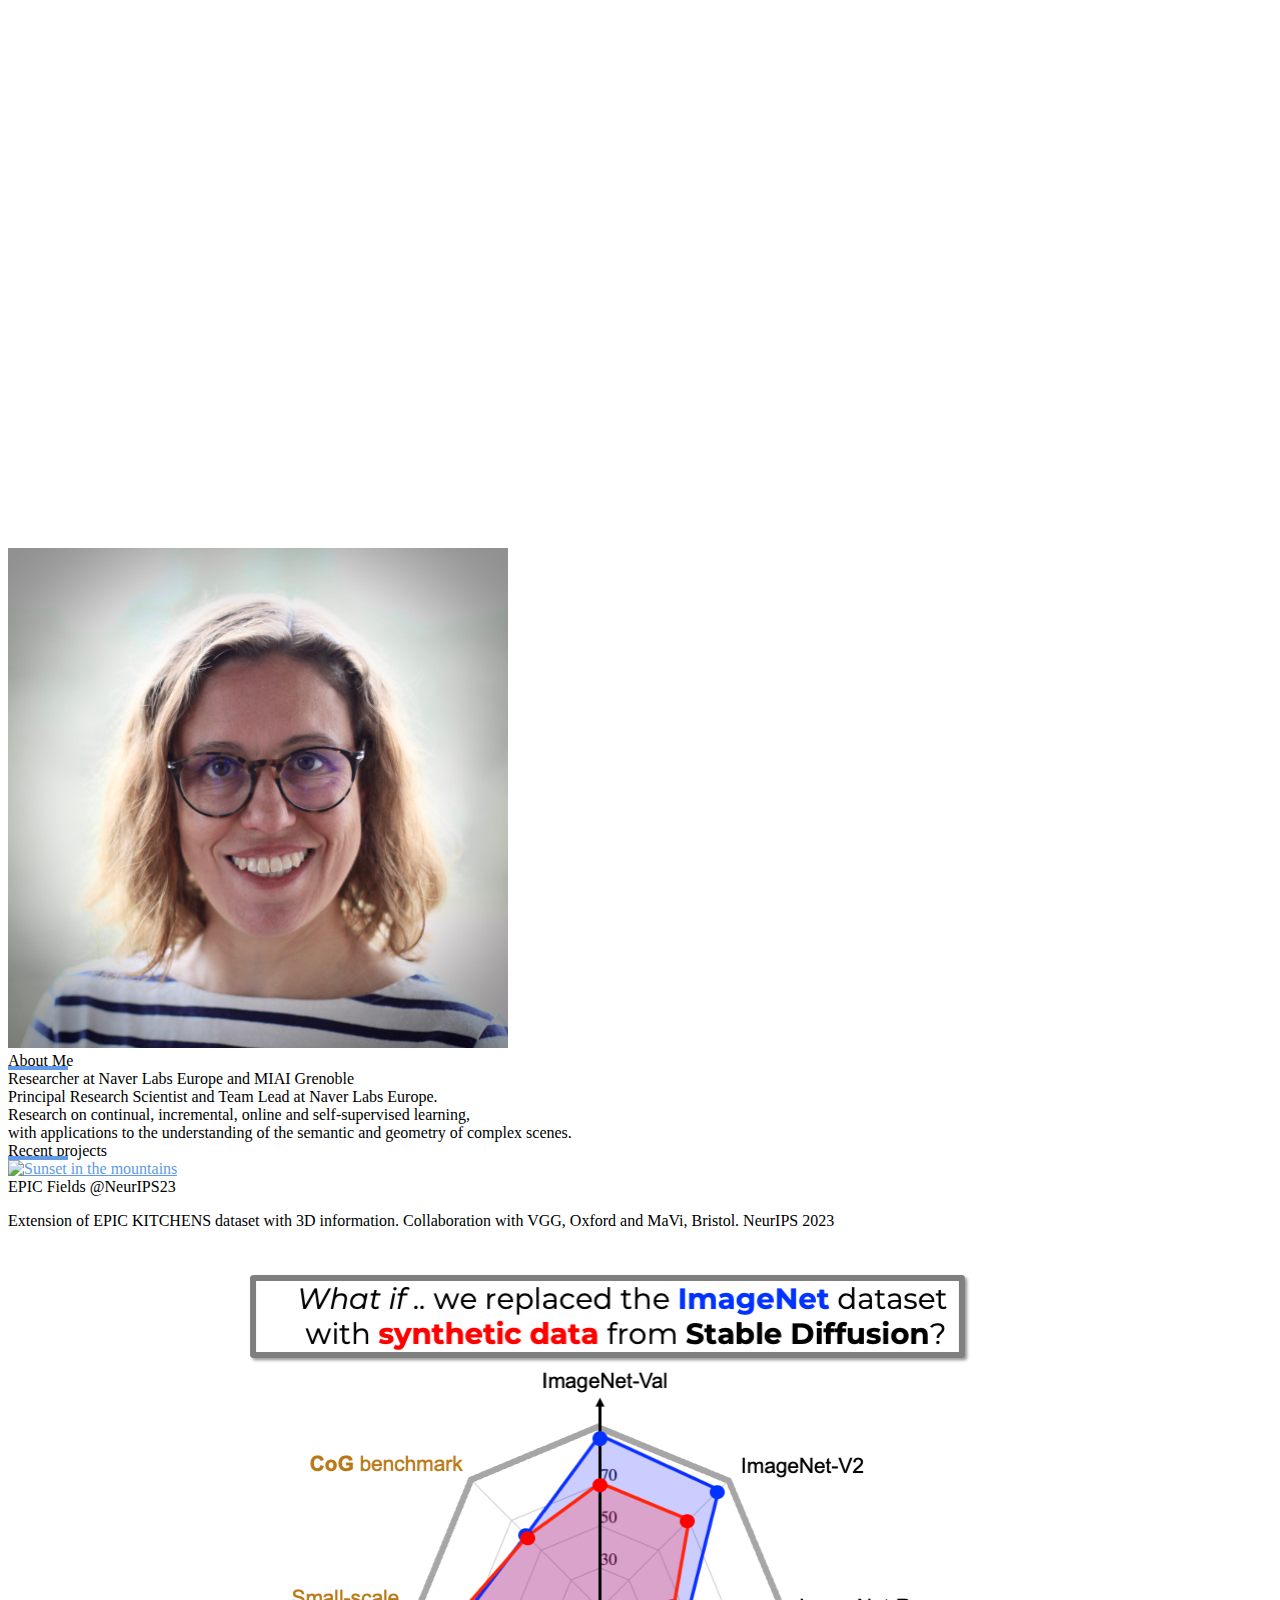
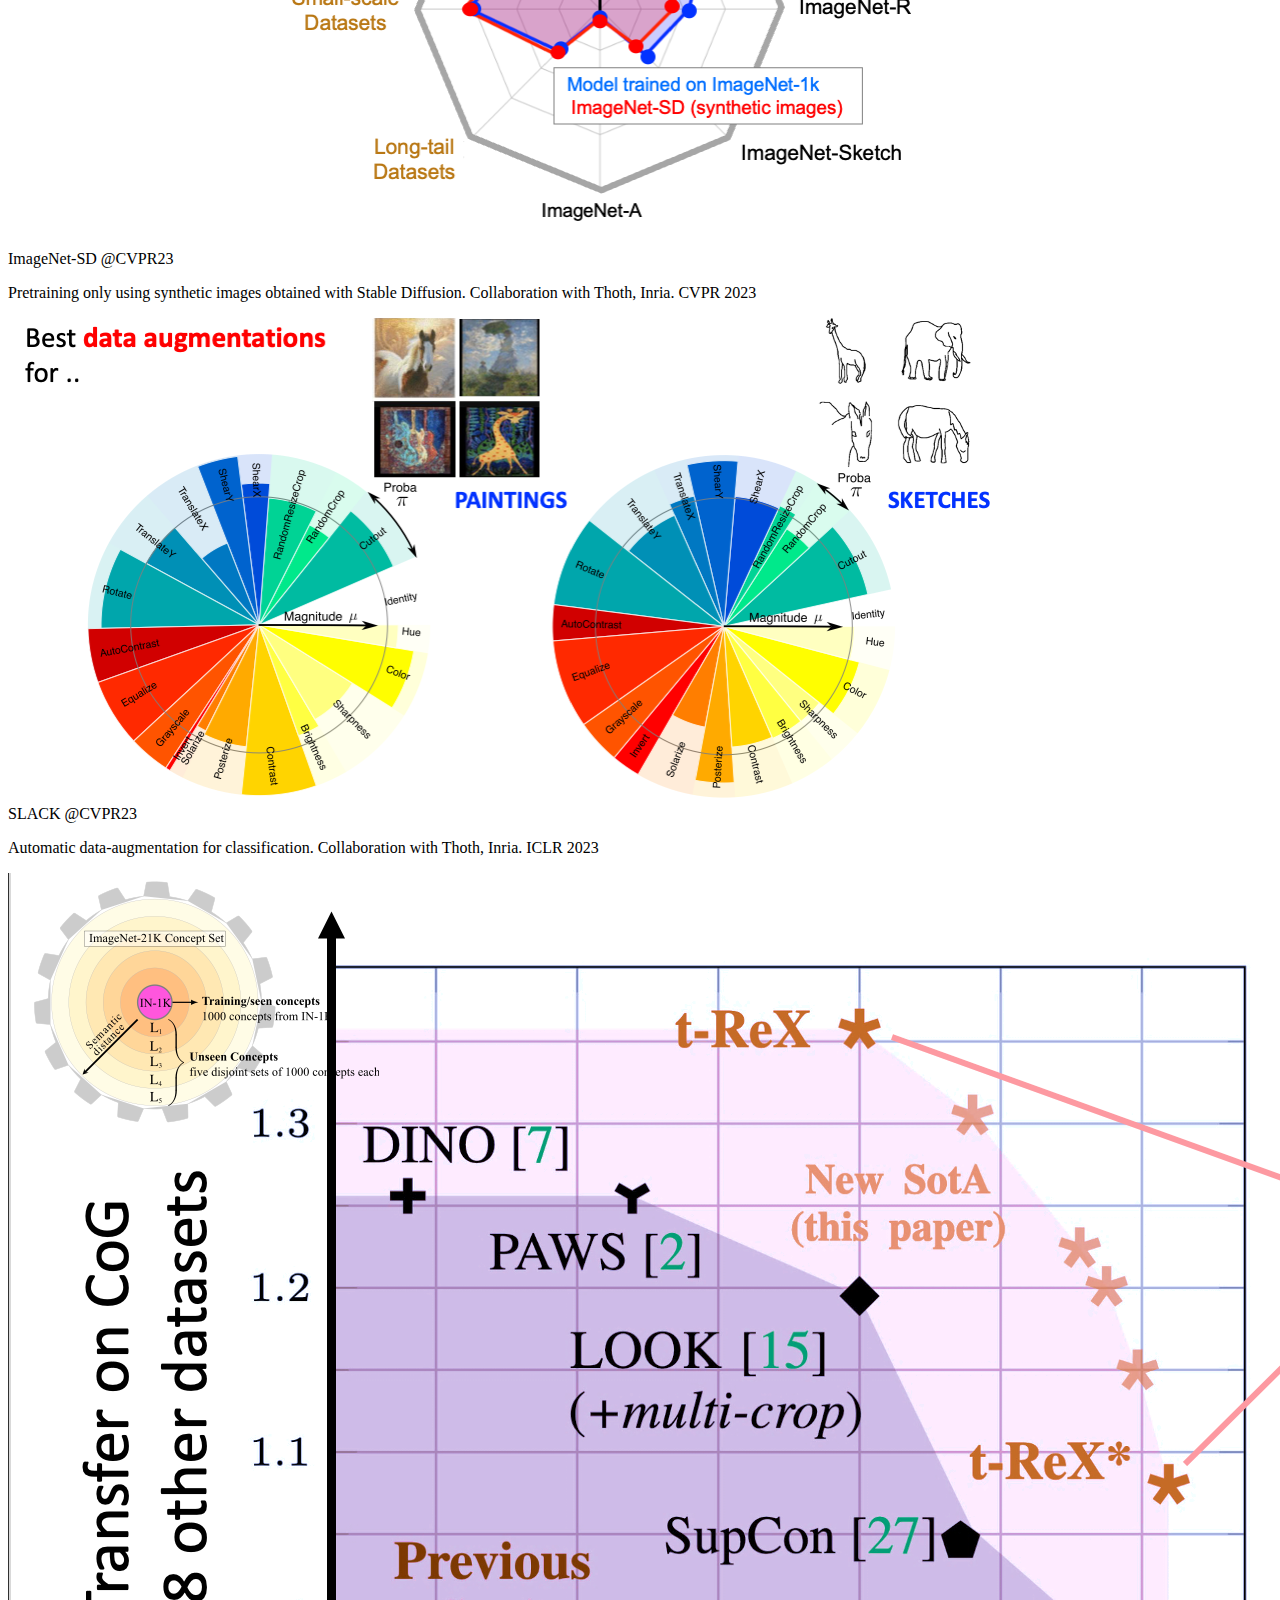
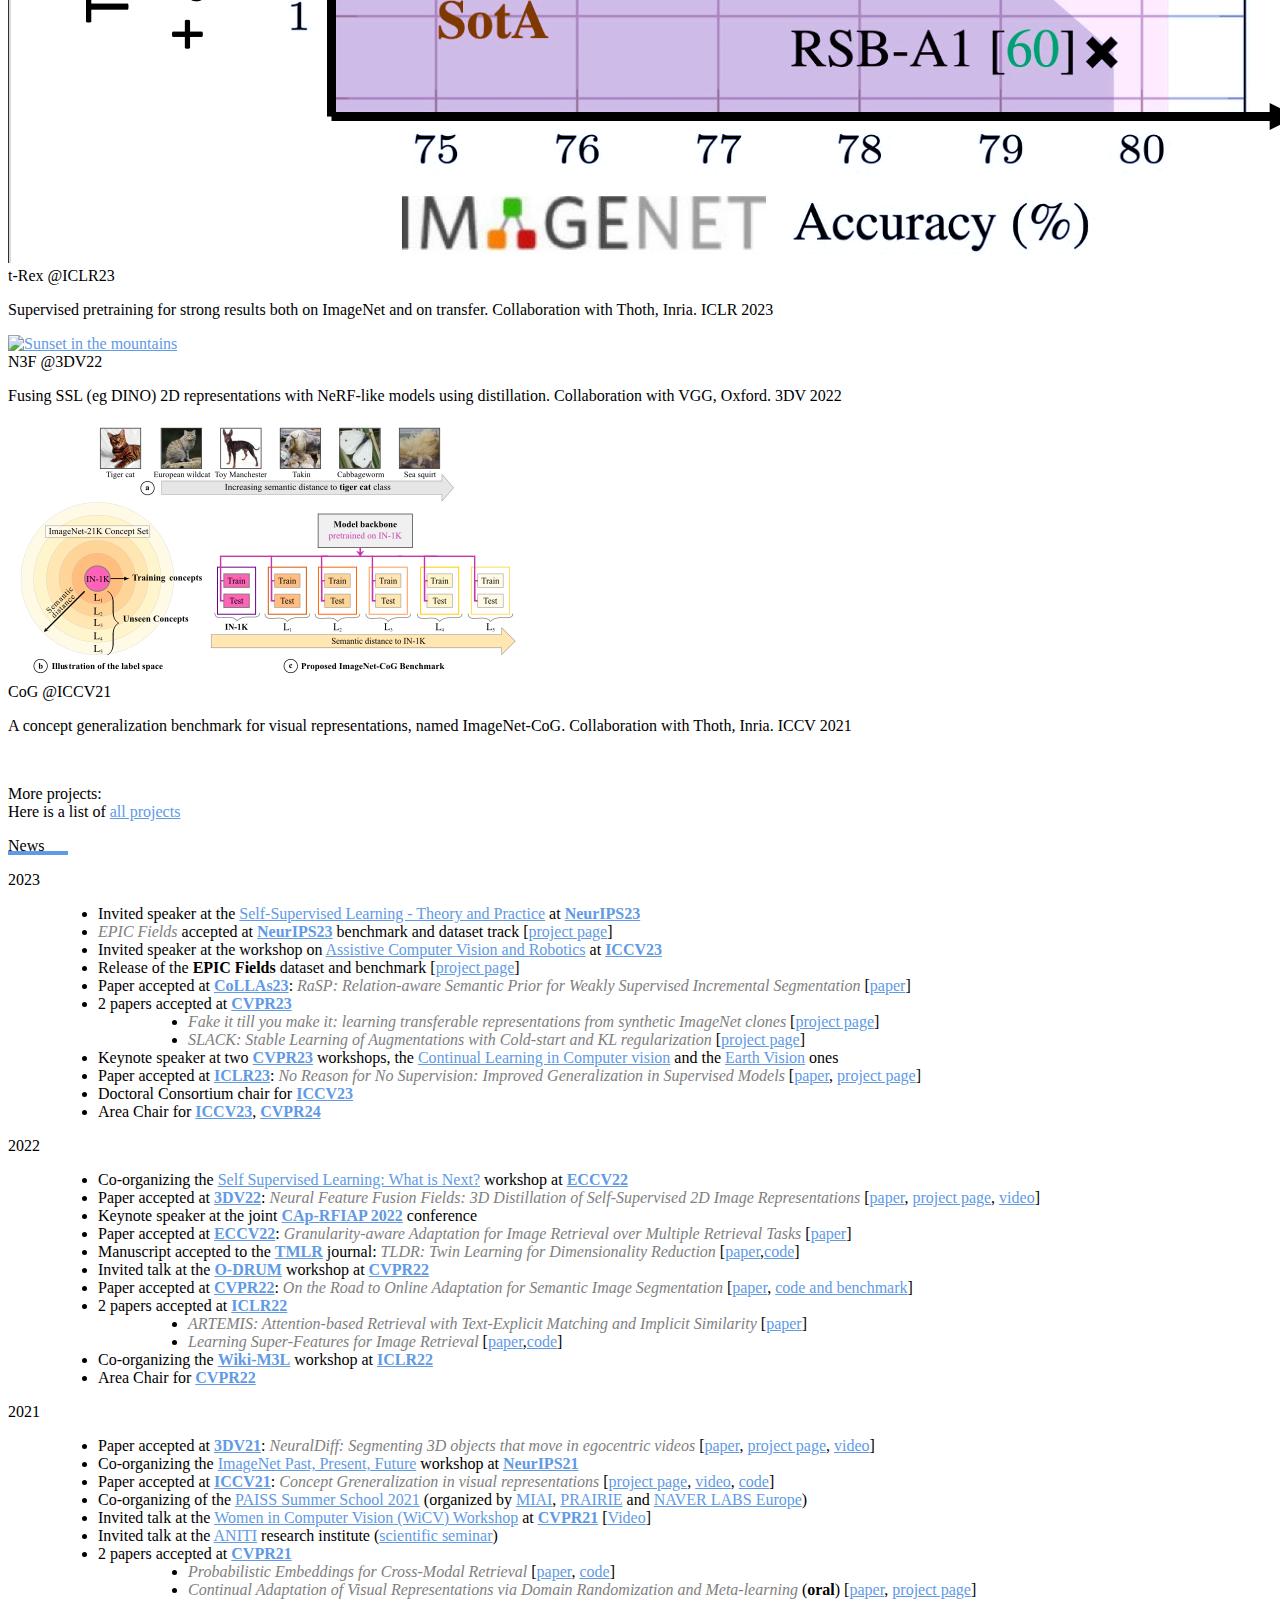
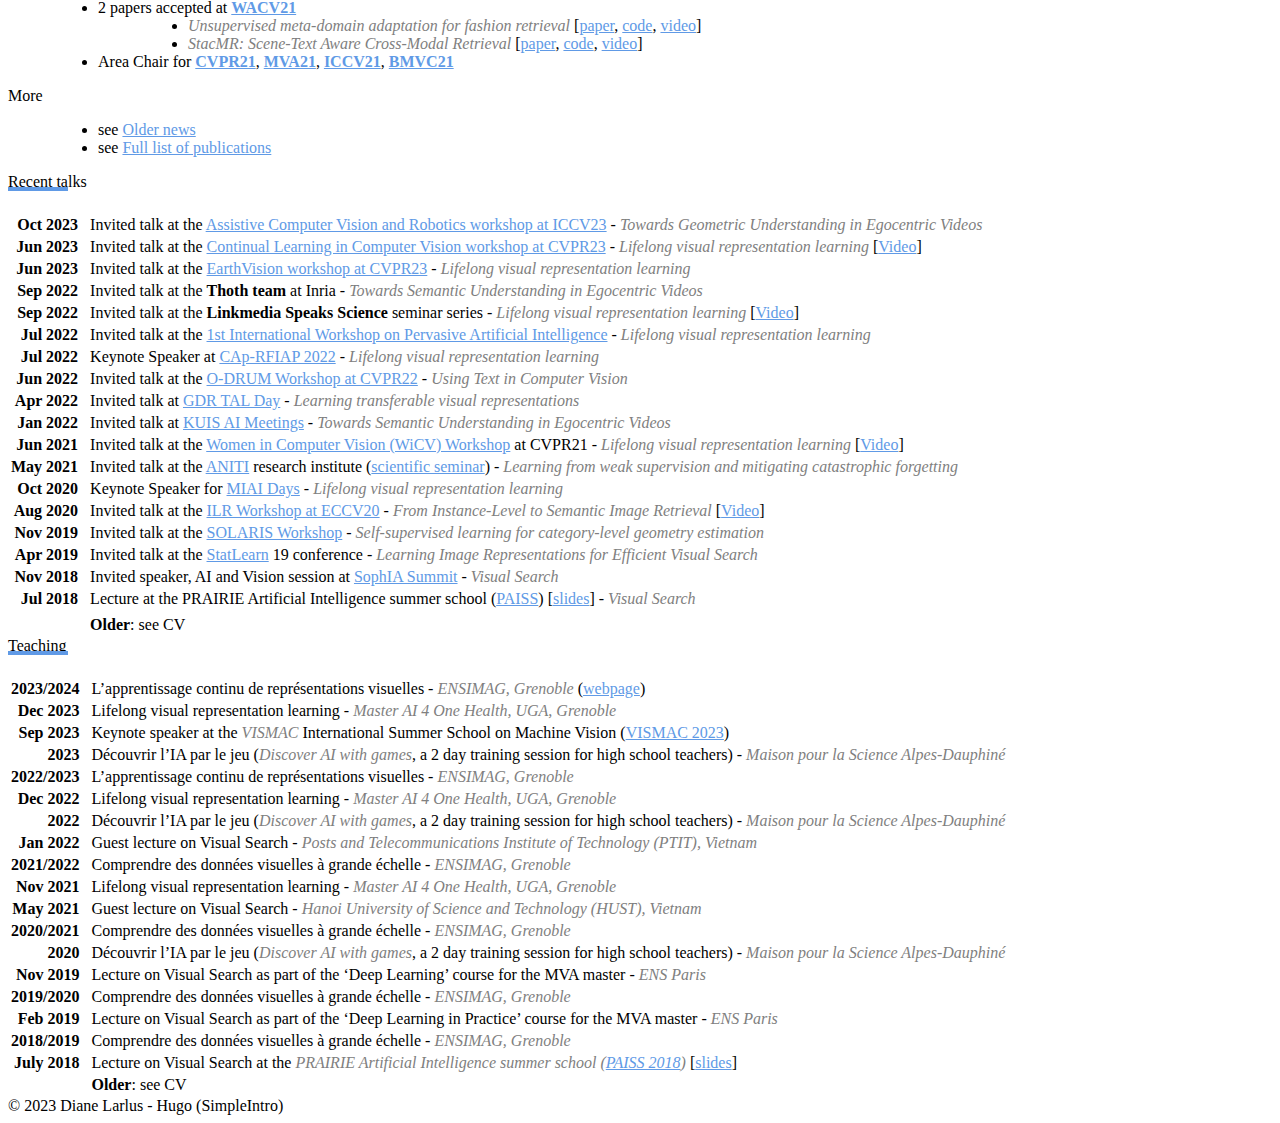
==== index.html @ a75fd6d8 "update" ====
<!DOCTYPE html>
<html lang="en-us">
  <head>
	<meta name="generator" content="Hugo 0.120.3">
    <meta charset="UTF-8" />
<meta name="viewport" content="width=device-width, initial-scale=1.0" />
<meta name="author" content="Diane Larlus">

<link rel="shortcut icon" href="favicon.ico" type="image/x-icon">
<link href="https://unpkg.com/tailwindcss@^1.0/dist/tailwind.min.css" rel="stylesheet">
<script src="https://use.fontawesome.com/releases/v5.14.0/js/all.js"></script>
<link rel="stylesheet" href="https://cdn.jsdelivr.net/gh/konpa/devicon@master/devicon.min.css">
<link rel="stylesheet" href="/css/navbar.css" />
<link rel="stylesheet" href="/css/index.css" />



<script type="text/javascript">
 window.addEventListener('scroll', ()=>{
     const nav = document.querySelector('nav')
     nav.classList.toggle('onscroll', window.scrollY > 0)
 })
</script>

    <title>Diane Larlus&#39;s Personal Page</title>
  </head>
  <body>
      <nav class="pl-4 md:pl-24">
  <a href="" class="logo">Diane Larlus&#39;s Personal Page</a>
  <ul class="hidden md:flex">
    
    <li>
      <a href="/#News">News</a>
    </li>
    
    <li>
      <a href="/#Recent%20talks">Recent talks</a>
    </li>
    
    <li>
      <a href="/#Teaching">Teaching</a>
    </li>
    
  </ul>
</nav>
<section class="banner"></section>

      <div>
    <div
        id="mainBG"
        style="background-image: url('https://picsum.photos/id/830/1920/1080');"
    >
        <div
            class="wave wave1"
            style="background-image: url('/img/wave.png');"
        ></div>
        <div
            class="wave wave2"
            style="background-image: url('/img/wave.png');"
        ></div>
        <div
            class="wave wave3"
            style="background-image: url('/img/wave.png');"
        ></div>
        <div
            class="wave wave4"
            style="background-image: url('/img/wave.png');"
        ></div>
        <div class="centerAll">
            <div class="title text-6xl font-bold text-center">
                Diane Larlus
            </div>

            <div class="text text-xl text-center">Computer Vision &amp; Machine Learning Research Scientist</div>
        </div>
    </div>
    

    <main class="container mx-auto mt-0 px-4 xl:px-0">
        <section id="about" class="md:flex justify-around">
            <div class="my-auto md:mr-4">
                <img
                    class="w-32 h-32 rounded-full"
                    src="img/diane.jpg"
                    alt="Profile"
                />
                <div class="text-3xl title-deco tracking-wide">
  About Me
</div>

                <div class="flex mt-3 gap-3 text-xl">
                    
                    <a href="mailto:diane.larlus@naverlabs.com"><i class="fas fa-envelope"></i></a>
                    <a href="https://scholar.google.com.au/citations?user=nI2oJqkAAAAJ&amp;hl=en"><i class="fas fa-graduation-cap"></i></a>
                    <a href="https://twitter.com/dlarlus"><i class="fab fa-twitter"></i></a>
                </div>
            </div>
            <div class="mt-4 md:mt-0 md:ml-0">
                <div class="text-2xl font-bold">
                    Researcher at Naver Labs Europe and MIAI Grenoble
                </div>
                <div class="text-lg mt-3">
                    <div>
                        Principal Research Scientist and Team Lead at Naver Labs Europe.<br />Research on continual, incremental, online and self-supervised learning,<br />with applications to the understanding of the semantic and geometry of complex scenes. <br />
                        
                    </div>
                </div>
            </div>
        </section>

        <section id="projects" class="mt-12">
            <div class="md:flex justify-center">
                <div class="text-3xl title-deco tracking-wide">
  Recent projects
</div>

            </div>

            
            <div
                class="mt-8 grid grid-flow-row grid-cols-1 md:grid-cols-2 lg:grid-cols-3 gap-4"
            >
                
                <div class="w-full rounded overflow-hidden shadow-lg">
                    <a href="https://epic-kitchens.github.io/epic-fields/" target="_blank">
                        <img
                            class="w-full h-48"
                            src="/img/epicfields.gif"
                            alt="Sunset in the mountains"
                        />
                    </a>
                    <div class="px-6 py-4">
                        <div class="font-bold text-xl mb-2">EPIC Fields  @NeurIPS23</div>
                        <p class="text-gray-700 text-base">
                                    Extension of EPIC KITCHENS dataset with 3D information.
        Collaboration with VGG, Oxford and MaVi, Bristol. NeurIPS 2023
    
                        </p>
                    </div>
                </div>
                
                <div class="w-full rounded overflow-hidden shadow-lg">
                    <a href="https://europe.naverlabs.com/research/computer-vision/imagenet-sd/" target="_blank">
                        <img
                            class="w-full h-48"
                            src="/img/imagenetsd.png"
                            alt="Sunset in the mountains"
                        />
                    </a>
                    <div class="px-6 py-4">
                        <div class="font-bold text-xl mb-2">ImageNet-SD @CVPR23</div>
                        <p class="text-gray-700 text-base">
                                    Pretraining only using synthetic images obtained with Stable Diffusion. 
        Collaboration with Thoth, Inria. CVPR 2023
    
                        </p>
                    </div>
                </div>
                
                <div class="w-full rounded overflow-hidden shadow-lg">
                    <a href="https://europe.naverlabs.com/slack-stable-learning-of-augmentations-with-cold-start-and-kl-regularization//" target="_blank">
                        <img
                            class="w-full h-48"
                            src="/img/slack.png"
                            alt="Sunset in the mountains"
                        />
                    </a>
                    <div class="px-6 py-4">
                        <div class="font-bold text-xl mb-2">SLACK @CVPR23</div>
                        <p class="text-gray-700 text-base">
                                    Automatic data-augmentation for classification. 
        Collaboration with Thoth, Inria. ICLR 2023
    
                        </p>
                    </div>
                </div>
                
                <div class="w-full rounded overflow-hidden shadow-lg">
                    <a href="https://europe.naverlabs.com/research/computer-vision/improving-the-generalization-of-supervised-models/" target="_blank">
                        <img
                            class="w-full h-48"
                            src="/img/t-rex.png"
                            alt="Sunset in the mountains"
                        />
                    </a>
                    <div class="px-6 py-4">
                        <div class="font-bold text-xl mb-2">t-Rex @ICLR23</div>
                        <p class="text-gray-700 text-base">
                                    Supervised pretraining for strong results both on ImageNet and on transfer. 
        Collaboration with Thoth, Inria. ICLR 2023
    
                        </p>
                    </div>
                </div>
                
                <div class="w-full rounded overflow-hidden shadow-lg">
                    <a href="https://www.robots.ox.ac.uk/~vadim/n3f/" target="_blank">
                        <img
                            class="w-full h-48"
                            src="/img/n3f.gif"
                            alt="Sunset in the mountains"
                        />
                    </a>
                    <div class="px-6 py-4">
                        <div class="font-bold text-xl mb-2">N3F @3DV22</div>
                        <p class="text-gray-700 text-base">
                                    Fusing SSL (eg DINO) 2D representations with NeRF-like models using distillation. 
        Collaboration with VGG, Oxford. 3DV 2022
    
                        </p>
                    </div>
                </div>
                
                <div class="w-full rounded overflow-hidden shadow-lg">
                    <a href="https://europe.naverlabs.com/research/computer-vision/cog-benchmark/" target="_blank">
                        <img
                            class="w-full h-48"
                            src="/img/cog.png"
                            alt="Sunset in the mountains"
                        />
                    </a>
                    <div class="px-6 py-4">
                        <div class="font-bold text-xl mb-2">CoG @ICCV21</div>
                        <p class="text-gray-700 text-base">
                                    A concept generalization benchmark for visual representations, named ImageNet-CoG.
        Collaboration with Thoth, Inria. 
        ICCV 2021
    
                        </p>
                    </div>
                </div>
                
            </div>
            
            <p> <br/> <div class="font-bold text-xl mb-2">More projects:</div> Here is a list of  <a href="/older_projects">all projects</a>  </p>
        </section>


        
        
          
        
          
        
          
        
          <section id="News" class="mt-12">
            <div class="flex justify-center">
                <div class="text-3xl title-deco tracking-wide">
                    News
                </div>
            </div>
            <div>
                <p>2023</p>
<ul>
<li>Invited speaker at the <a href="https://sslneurips23.github.io/pages/schedule.html">Self-Supervised Learning - Theory and Practice</a> at <a href="https://nips.cc/"><strong>NeurIPS23</strong></a></li>
<li><em>EPIC Fields</em> accepted at <a href="https://nips.cc/"><strong>NeurIPS23</strong></a> benchmark and dataset track [<a href="https://epic-kitchens.github.io/epic-fields/">project page</a>]</li>
<li>Invited speaker at the workshop on <a href="https://iplab.dmi.unict.it/acvr2023/">Assistive Computer Vision and Robotics</a> at <a href="https://iccv2023.thecvf.com/"><strong>ICCV23</strong></a></li>
<li>Release of the <strong>EPIC Fields</strong> dataset and benchmark [<a href="https://epic-kitchens.github.io/epic-fields/">project page</a>]</li>
<li>Paper accepted at <a href="https://lifelong-ml.cc/"><strong>CoLLAs23</strong></a>: <em>RaSP: Relation-aware Semantic Prior for Weakly Supervised Incremental Segmentation</em> [<a href="https://arxiv.org/abs/2305.19879">paper</a>]</li>
<li>2 papers accepted at <a href="https://cvpr2023.thecvf.com/"><strong>CVPR23</strong></a>
<ul>
<li><em>Fake it till you make it: learning transferable representations from synthetic ImageNet clones</em> [<a href="https://europe.naverlabs.com/imagenet-sd/">project page</a>]</li>
<li><em>SLACK: Stable Learning of Augmentations with Cold-start and KL regularization</em> [<a href="https://europe.naverlabs.com/slack">project page</a>]</li>
</ul>
</li>
<li>Keynote speaker at two <a href="https://cvpr2023.thecvf.com/"><strong>CVPR23</strong></a> workshops, the <a href="https://sites.google.com/view/clvision2023">Continual Learning in Computer vision</a> and the <a href="https://www.grss-ieee.org/events/earthvision-2023/">Earth Vision</a> ones</li>
<li>Paper accepted at <a href="https://iclr.cc/"><strong>ICLR23</strong></a>: <em>No Reason for No Supervision: Improved Generalization in Supervised Models</em> [<a href="https://arxiv.org/abs/2206.15369">paper</a>, <a href="https://europe.naverlabs.com/research/computer-vision/improving-the-generalization-of-supervised-models/">project page</a>]</li>
<li>Doctoral Consortium chair for <a href="https://iccv2023.thecvf.com/"><strong>ICCV23</strong></a></li>
<li>Area Chair for <a href="https://iccv2023.thecvf.com/"><strong>ICCV23</strong></a>, <a href="https://cvpr.thecvf.com/"><strong>CVPR24</strong></a></li>
</ul>
<p>2022</p>
<ul>
<li>Co-organizing the <a href="https://sslwin.org/">Self Supervised Learning: What is Next?</a> workshop at <a href="https://eccv2022.ecva.net/"><strong>ECCV22</strong></a></li>
<li>Paper accepted at <a href="https://3dvconf.github.io/2022/"><strong>3DV22</strong></a>: <em>Neural Feature Fusion Fields: 3D Distillation of Self-Supervised 2D Image Representations</em> [<a href="https://arxiv.org/abs/2209.03494">paper</a>, <a href="https://www.robots.ox.ac.uk/~vadim/n3f/">project page</a>, <a href="https://youtu.be/qAIpStmMHjY">video</a>]</li>
<li>Keynote speaker at the joint <a href="https://caprfiap2022.sciencesconf.org/"><strong>CAp-RFIAP 2022</strong></a> conference</li>
<li>Paper accepted at <a href="https://eccv2022.ecva.net/"><strong>ECCV22</strong></a>: <em>Granularity-aware Adaptation for Image Retrieval over Multiple Retrieval Tasks</em> [<a href="https://arxiv.org/abs/2210.02254">paper</a>]</li>
<li>Manuscript accepted to the <a href="https://www.jmlr.org/tmlr/"><strong>TMLR</strong></a> journal: <em>TLDR: Twin Learning for Dimensionality Reduction</em> [<a href="https://openreview.net/forum?id=86fhqdBUbx">paper</a>,<a href="https://github.com/naver/tldr">code</a>]</li>
<li>Invited talk at the <a href="https://asu-apg.github.io/odrum/"><strong>O-DRUM</strong></a> workshop at <a href="https://cvpr2022.thecvf.com/"><strong>CVPR22</strong></a></li>
<li>Paper accepted at <a href="https://cvpr2022.thecvf.com/"><strong>CVPR22</strong></a>: <em>On the Road to Online Adaptation for Semantic Image Segmentation</em> [<a href="https://arxiv.org/abs/2203.16195">paper</a>, <a href="https://github.com/naver/oasis">code and benchmark</a>]</li>
<li>2 papers accepted at <a href="https://iclr.cc/"><strong>ICLR22</strong></a>
<ul>
<li><em>ARTEMIS: Attention-based Retrieval with Text-Explicit Matching and Implicit Similarity</em> [<a href="https://arxiv.org/abs/2203.08101">paper</a>]</li>
<li><em>Learning Super-Features for Image Retrieval</em> [<a href="https://arxiv.org/abs/2201.13182">paper</a>,<a href="https://github.com/naver/FIRe">code</a>]</li>
</ul>
</li>
<li>Co-organizing the <a href="https://meta.wikimedia.org/wiki/Wiki-M3L"><strong>Wiki-M3L</strong></a> workshop at <a href="https://iclr.cc/"><strong>ICLR22</strong></a></li>
<li>Area Chair for <a href="http://cvpr2022.thecvf.com/"><strong>CVPR22</strong></a></li>
</ul>
<p>2021</p>
<ul>
<li>Paper accepted at <a href="https://3dv2021.surrey.ac.uk/"><strong>3DV21</strong></a>: <em>NeuralDiff: Segmenting 3D objects that move in egocentric videos</em> [<a href="https://arxiv.org/abs/2110.09936">paper</a>, <a href="https://www.robots.ox.ac.uk/~vadim/neuraldiff/">project page</a>, <a href="https://youtu.be/Ong_ITRSmns">video</a>]</li>
<li>Co-organizing the <a href="https://sites.google.com/view/imagenet-workshop/">ImageNet Past, Present, Future</a> workshop at <a href="https://nips.cc/Conferences/2021"><strong>NeurIPS21</strong></a></li>
<li>Paper accepted at <a href="http://iccv2021.thecvf.com/home"><strong>ICCV21</strong></a>: <em>Concept Greneralization in visual representations</em>  [<a href="https://europe.naverlabs.com/research/computer-vision/cog-benchmark/">project page</a>, <a href="https://www.youtube.com/watch?v=1pMkHaETA6U">video</a>, <a href="https://github.com/naver/cog">code</a>]</li>
<li>Co-organizing of the <a href="https://project.inria.fr/paiss/">PAISS Summer School 2021</a> (organized by <a href="https://miai.univ-grenoble-alpes.fr/">MIAI</a>, <a href="https://prairie-institute.fr/">PRAIRIE</a> and <a href="https://europe.naverlabs.com/">NAVER LABS Europe</a>)</li>
<li>Invited talk at the <a href="https://sites.google.com/view/wicvcvpr2021/home">Women in Computer Vision (WiCV) Workshop</a> at <a href="http://cvpr2021.thecvf.com"><strong>CVPR21</strong></a> [<a href="https://drive.google.com/file/d/1csYrvkJVNzyZqgZ9Id-K50wdLxem5NT2/view">Video</a>]</li>
<li>Invited talk at the <a href="https://aniti.univ-toulouse.fr/">ANITI</a> research institute (<a href="https://aniti.univ-toulouse.fr/2021/05/04/diane-larlus-lifelong-visual-representation-learning-from-weak-supervision-mitigating-catastrophic-forgetting">scientific seminar</a>)</li>
<li>2 papers accepted at <a href="http://cvpr2021.thecvf.com/"><strong>CVPR21</strong></a>
<ul>
<li><em>Probabilistic Embeddings for Cross-Modal Retrieval</em> [<a href="https://arxiv.org/abs/2101.05068">paper</a>, <a href="https://github.com/naver-ai/pcme">code</a>]</li>
<li><em>Continual Adaptation of Visual Representations via Domain Randomization and Meta-learning</em> (<strong>oral</strong>) [<a href="https://arxiv.org/abs/2012.04324">paper</a>, <a href="https://europe.naverlabs.com/research/computer-vision/continual-adaptation-of-visual-representations-via-domain-randomization-and-meta-learning/">project page</a>]</li>
</ul>
</li>
<li>2 papers accepted at <a href="http://wacv2021.thecvf.com/home"><strong>WACV21</strong></a>
<ul>
<li><em>Unsupervised meta-domain adaptation for fashion retrieval</em> [<a href="https://openaccess.thecvf.com/content/WACV2021/html/Sharma_Unsupervised_Meta-Domain_Adaptation_for_Fashion_Retrieval_WACV_2021_paper.html">paper</a>, <a href="https://github.com/vivoutlaw/UDMA">code</a>, <a href="https://www.youtube.com/watch?v=3v8cBcj6KyQ">video</a>]</li>
<li><em>StacMR: Scene-Text Aware Cross-Modal Retrieval</em> [<a href="https://openaccess.thecvf.com/content/WACV2021/html/Mafla_StacMR_Scene-Text_Aware_Cross-Modal_Retrieval_WACV_2021_paper.html">paper</a>, <a href="https://github.com/AndresPMD/StacMR">code</a>, <a href="https://www.youtube.com/watch?v=gkNKt7OOtis">video</a>]</li>
</ul>
</li>
<li>Area Chair for <a href="http://cvpr2021.thecvf.com/"><strong>CVPR21</strong></a>, <a href="http://www.mva-org.jp/mva2021/"><strong>MVA21</strong></a>, <a href="http://iccv2021.thecvf.com/home"><strong>ICCV21</strong></a>, <a href="https://www.bmvc2021.com/"><strong>BMVC21</strong></a></li>
</ul>
<p>More</p>
<ul>
<li>see <a href="/older_news">Older news</a></li>
<li>see <a href="/publications">Full list of publications</a></li>
</ul>

            </div>
          </section>
          
          
        
          <section id="Recent talks" class="mt-12">
            <div class="flex justify-center">
                <div class="text-3xl title-deco tracking-wide">
                    Recent talks
                </div>
            </div>
            <div>
                <table>
<thead>
<tr>
<th style="text-align:right">  </th>
<th></th>
<th></th>
</tr>
</thead>
<tbody>
<tr>
<td style="text-align:right"><strong>Oct 2023</strong></td>
<td> </td>
<td>Invited talk at the <a href="https://iplab.dmi.unict.it/acvr2023/">Assistive Computer Vision and Robotics workshop at ICCV23</a> - <em>Towards Geometric Understanding in Egocentric Videos</em></td>
</tr>
<tr>
<td style="text-align:right"><strong>Jun 2023</strong></td>
<td> </td>
<td>Invited talk at the <a href="https://sites.google.com/view/clvision2023">Continual Learning in Computer Vision workshop at CVPR23</a> - <em>Lifelong visual representation learning</em> [<a href="https://youtu.be/uiNMnyoUiso?si=X7VFjm4JNZtFgXLq&amp;t=2792">Video</a>]</td>
</tr>
<tr>
<td style="text-align:right"><strong>Jun 2023</strong></td>
<td> </td>
<td>Invited talk at the <a href="https://www.grss-ieee.org/events/earthvision-2023/">EarthVision workshop at CVPR23</a> - <em>Lifelong visual representation learning</em></td>
</tr>
<tr>
<td style="text-align:right"><strong>Sep 2022</strong></td>
<td> </td>
<td>Invited talk at the <strong>Thoth team</strong> at Inria - <em>Towards Semantic Understanding in Egocentric Videos</em></td>
</tr>
<tr>
<td style="text-align:right"><strong>Sep 2022</strong></td>
<td> </td>
<td>Invited talk at the <strong>Linkmedia Speaks Science</strong> seminar series - <em>Lifelong visual representation learning</em> [<a href="https://www.youtube.com/watch?v=Jnn9Vz8INKY&amp;t=6s">Video</a>]</td>
</tr>
<tr>
<td style="text-align:right"><strong>Jul 2022</strong></td>
<td> </td>
<td>Invited talk at the <a href="http://pai.di.unipi.it/paiw2022/">1st International Workshop on Pervasive Artificial Intelligence</a> - <em>Lifelong visual representation learning</em></td>
</tr>
<tr>
<td style="text-align:right"><strong>Jul 2022</strong></td>
<td> </td>
<td>Keynote Speaker at <a href="https://caprfiap2022.sciencesconf.org/">CAp-RFIAP 2022</a> - <em>Lifelong visual representation learning</em></td>
</tr>
<tr>
<td style="text-align:right"><strong>Jun 2022</strong></td>
<td> </td>
<td>Invited talk at the <a href="https://asu-apg.github.io/odrum/">O-DRUM Workshop at CVPR22</a> - <em>Using Text in Computer Vision</em></td>
</tr>
<tr>
<td style="text-align:right"><strong>Apr 2022</strong></td>
<td> </td>
<td>Invited talk at <a href="https://gdr-tal.ls2n.fr/event/journee-apprentissage-des-representations-de-la-parole-et-du-langage/">GDR TAL Day</a> - <em>Learning transferable visual representations</em></td>
</tr>
<tr>
<td style="text-align:right"><strong>Jan 2022</strong></td>
<td> </td>
<td>Invited talk at <a href="https://ai.ku.edu.tr/all-events/">KUIS AI Meetings</a> - <em>Towards Semantic Understanding in Egocentric Videos</em></td>
</tr>
<tr>
<td style="text-align:right"><strong>Jun 2021</strong></td>
<td> </td>
<td>Invited talk at the <a href="https://sites.google.com/view/wicvcvpr2021/home">Women in Computer Vision (WiCV) Workshop</a> at CVPR21 - <em>Lifelong visual representation learning</em> [<a href="https://drive.google.com/file/d/1csYrvkJVNzyZqgZ9Id-K50wdLxem5NT2/view">Video</a>]</td>
</tr>
<tr>
<td style="text-align:right"><strong>May 2021</strong></td>
<td></td>
<td>Invited talk at the <a href="https://aniti.univ-toulouse.fr/">ANITI</a> research institute (<a href="https://aniti.univ-toulouse.fr/2021/05/04/diane-larlus-lifelong-visual-representation-learning-from-weak-supervision-mitigating-catastrophic-forgetting">scientific seminar</a>) - <em>Learning from weak supervision and mitigating catastrophic forgetting</em></td>
</tr>
<tr>
<td style="text-align:right"><strong>Oct 2020</strong></td>
<td></td>
<td>Keynote Speaker for <a href="https://miai.univ-grenoble-alpes.fr/events-highlights/miai-days/miai-grenoble-alpes-organises-the-miai-day-within-the-framework-of-the-festival-tansfo-2020-845085.htm?RH=1617121028074">MIAI Days</a> - <em>Lifelong visual representation learning</em></td>
</tr>
<tr>
<td style="text-align:right"><strong>Aug 2020</strong></td>
<td></td>
<td>Invited talk at the <a href="https://ilr-workshop.github.io/ECCVW2020/">ILR Workshop at ECCV20</a>  - <em>From Instance-Level to Semantic Image Retrieval</em> [<a href="https://www.youtube.com/watch?v=-wMv3HlRUDc&amp;t=1s">Video</a>]</td>
</tr>
<tr>
<td style="text-align:right"><strong>Nov 2019</strong></td>
<td></td>
<td>Invited talk at the <a href="http://thoth.inrialpes.fr/people/mairal/solaris/workshop2019/">SOLARIS Workshop</a> -  <em>Self-supervised learning for category-level geometry estimation</em></td>
</tr>
<tr>
<td style="text-align:right"><strong>Apr 2019</strong></td>
<td></td>
<td>Invited talk at the <a href="https://www.sfds.asso.fr/">StatLearn</a> 19 conference - <em>Learning Image Representations for Efficient Visual Search</em></td>
</tr>
<tr>
<td style="text-align:right"><strong>Nov 2018</strong></td>
<td></td>
<td>Invited speaker, AI and Vision session at <a href="https://univ-cotedazur.fr/events-uca/sophia-summit">SophIA Summit</a> - <em>Visual Search</em></td>
</tr>
<tr>
<td style="text-align:right"><strong>Jul 2018</strong></td>
<td></td>
<td>Lecture at the PRAIRIE Artificial Intelligence summer school (<a href="https://project.inria.fr/paiss/home-2018/">PAISS</a>) [<a href="thoth.inrialpes.fr/workshop/paiss2018/larlus-visual-search.pdf">slides</a>] - <em>Visual Search</em></td>
</tr>
<tr>
<td style="text-align:right"></td>
<td></td>
<td></td>
</tr>
<tr>
<td style="text-align:right"></td>
<td></td>
<td><strong>Older</strong>: see CV</td>
</tr>
</tbody>
</table>

            </div>
          </section>
          
          
        
          <section id="Teaching" class="mt-12">
            <div class="flex justify-center">
                <div class="text-3xl title-deco tracking-wide">
                    Teaching
                </div>
            </div>
            <div>
                <table>
<thead>
<tr>
<th style="text-align:right">  </th>
<th></th>
<th></th>
</tr>
</thead>
<tbody>
<tr>
<td style="text-align:right"><strong>2023/2024</strong></td>
<td> </td>
<td>L&rsquo;apprentissage continu de représentations visuelles - <em>ENSIMAG, Grenoble</em> (<a href="https://project.inria.fr/bigvisdata/">webpage</a>)</td>
</tr>
<tr>
<td style="text-align:right"><strong>Dec 2023</strong></td>
<td> </td>
<td>Lifelong visual representation learning  - <em>Master AI 4 One Health, UGA, Grenoble</em></td>
</tr>
<tr>
<td style="text-align:right"><strong>Sep 2023</strong></td>
<td></td>
<td>Keynote speaker at the <em>VISMAC</em> International Summer School on Machine Vision (<a href="https://vismac23.github.io">VISMAC 2023</a>)</td>
</tr>
<tr>
<td style="text-align:right"><strong>2023</strong></td>
<td></td>
<td>Découvrir l’IA par le jeu (<em>Discover AI with games</em>, a 2 day training session for high school teachers) - <em>Maison pour la Science Alpes-Dauphiné</em></td>
</tr>
<tr>
<td style="text-align:right"><strong>2022/2023</strong></td>
<td> </td>
<td>L&rsquo;apprentissage continu de représentations visuelles - <em>ENSIMAG, Grenoble</em></td>
</tr>
<tr>
<td style="text-align:right"><strong>Dec 2022</strong></td>
<td> </td>
<td>Lifelong visual representation learning  - <em>Master AI 4 One Health, UGA, Grenoble</em></td>
</tr>
<tr>
<td style="text-align:right"><strong>2022</strong></td>
<td></td>
<td>Découvrir l’IA par le jeu (<em>Discover AI with games</em>, a 2 day training session for high school teachers) - <em>Maison pour la Science Alpes-Dauphiné</em></td>
</tr>
<tr>
<td style="text-align:right"><strong>Jan 2022</strong></td>
<td> </td>
<td>Guest lecture on Visual Search  - <em>Posts and Telecommunications Institute of Technology (PTIT), Vietnam</em></td>
</tr>
<tr>
<td style="text-align:right"><strong>2021/2022</strong></td>
<td> </td>
<td>Comprendre des données visuelles à grande échelle - <em>ENSIMAG, Grenoble</em></td>
</tr>
<tr>
<td style="text-align:right"><strong>Nov 2021</strong></td>
<td> </td>
<td>Lifelong visual representation learning  - <em>Master AI 4 One Health, UGA, Grenoble</em></td>
</tr>
<tr>
<td style="text-align:right"><strong>May 2021</strong></td>
<td> </td>
<td>Guest lecture on Visual Search  - <em>Hanoi University of Science and Technology (HUST), Vietnam</em></td>
</tr>
<tr>
<td style="text-align:right"><strong>2020/2021</strong></td>
<td> </td>
<td>Comprendre des données visuelles à grande échelle - <em>ENSIMAG, Grenoble</em></td>
</tr>
<tr>
<td style="text-align:right"><strong>2020</strong></td>
<td></td>
<td>Découvrir l’IA par le jeu (<em>Discover AI with games</em>, a 2 day training session for high school teachers) - <em>Maison pour la Science Alpes-Dauphiné</em></td>
</tr>
<tr>
<td style="text-align:right"><strong>Nov 2019</strong></td>
<td> </td>
<td>Lecture on Visual Search as part of the &lsquo;Deep Learning&rsquo; course for the MVA master - <em>ENS Paris</em></td>
</tr>
<tr>
<td style="text-align:right"><strong>2019/2020</strong></td>
<td> </td>
<td>Comprendre des données visuelles à grande échelle - <em>ENSIMAG, Grenoble</em></td>
</tr>
<tr>
<td style="text-align:right"><strong>Feb 2019</strong></td>
<td></td>
<td>Lecture on Visual Search as part of the &lsquo;Deep Learning in Practice&rsquo; course for the MVA master - <em>ENS Paris</em></td>
</tr>
<tr>
<td style="text-align:right"><strong>2018/2019</strong></td>
<td></td>
<td>Comprendre des données visuelles à grande échelle - <em>ENSIMAG, Grenoble</em></td>
</tr>
<tr>
<td style="text-align:right"><strong>July 2018</strong></td>
<td></td>
<td>Lecture on Visual Search at the <em>PRAIRIE Artificial Intelligence summer school (<a href="https://project.inria.fr/paiss/program-2018/">PAISS 2018</a>)</em>  [<a href="thoth.inrialpes.fr/workshop/paiss2018/larlus-visual-search.pdf">slides</a>]</td>
</tr>
<tr>
<td style="text-align:right"></td>
<td></td>
<td><strong>Older</strong>: see CV</td>
</tr>
</tbody>
</table>

            </div>
          </section>
          
          
    </main>
</div>


      <footer class="text-center mt-8 py-2 bg-gray-900 text-white">
  <div>&copy; 2023 Diane Larlus - Hugo (SimpleIntro)</div>
</footer>

  </body>
</html>
---- css/navbar.css ----
nav {
  position: fixed;
  top: 0;
  left: 0;
  width: 100%;
  display: flex;
  justify-content: space-between;
  align-items: center;
  transition: 0.6s;
  padding: 40px 100px;
  z-index: 600;
}

nav.onscroll {
  padding: 5px 100px;
  background: rgba(0, 0, 0, 0.5);
}

nav .logo {
  position: relative;
  font-weight: 200;
  color: #fff;
  text-decoration: none;
  font-size: 1em;
  letter-spacing: 1px;
}

nav ul {
  position: relative;
  display: flex;
  justify-content: center;
  align-items: center;
}

nav ul li {
  position: relative;
  list-style: none;
}

nav ul li a {
  position: relative;
  margin: 0 15px;
  text-decoration: none;
  color: #fff;
  letter-spacing: 2px;
  font-weight: 500px;
  transition: 0.6s;
}
nav.onscroll .logo,
nav.onscroll ul li a {
  color: #fff;
}
---- css/index.css ----
.centerAll {
  position: absolute;
  top: 45%;
  left: 50%;
  transform: translate(-50%, -50%);
}

#mainBG {
  position: relative;
  width: 100%;
  height: 60vh;
  overflow: hidden;
  background-size: cover;
  background-repeat: no-repeat;
  color: #ffffff;
}

#mainBG .wave {
  position: absolute;
  bottom: 0;
  left: 0;
  width: 100%;
  height: 80px;
  background-size: 500px 80px;
}

#mainBG .wave.wave1 {
  animation: wave-animate 100s linear infinite;
  z-index: 303;
  opacity: 1;
  animation-delay: 0s;
  bottom: 0;
}
#mainBG .wave.wave2 {
  animation: wave-animate2 55s linear infinite;
  z-index: 302;
  opacity: 0.5;
  animation-delay: -5s;
  bottom: 10px;
}
#mainBG .wave.wave3 {
  animation: wave-animate 30s linear infinite;
  z-index: 301;
  opacity: 0.2;
  animation-delay: -2s;
  bottom: 15;
}
#mainBG .wave.wave4 {
  animation: wave-animate2 115s linear infinite;
  z-index: 300;
  opacity: 0.7;
  animation-delay: -5s;
  bottom: 20px;
}

@keyframes wave-animate {
  0% {
    background-position-x: 0;
  }
  100% {
    background-position-x: 1000px;
  }
}

@keyframes wave-animate2 {
  0% {
    background-position-x: 0;
  }
  100% {
    background-position-x: -1000px;
  }
}

.title-deco {
  position: relative;
}

.title-deco::after {
  position: absolute;
  content: "";
  width: 60px;
  height: 4px;
  background: #609ae6;
  left: 0;
  bottom: 0px;
}

#News ul{
    list-style-position: inside;
    list-style: disc;
    margin-left: 50px;
}

a { color: #609ae6;
  }

a:hover { color: #2b4b75;
  }

em{
    color: gray;
}

#Publications ul{
    list-style: none;
}


#Teaching ul{
    list-style: none;
}
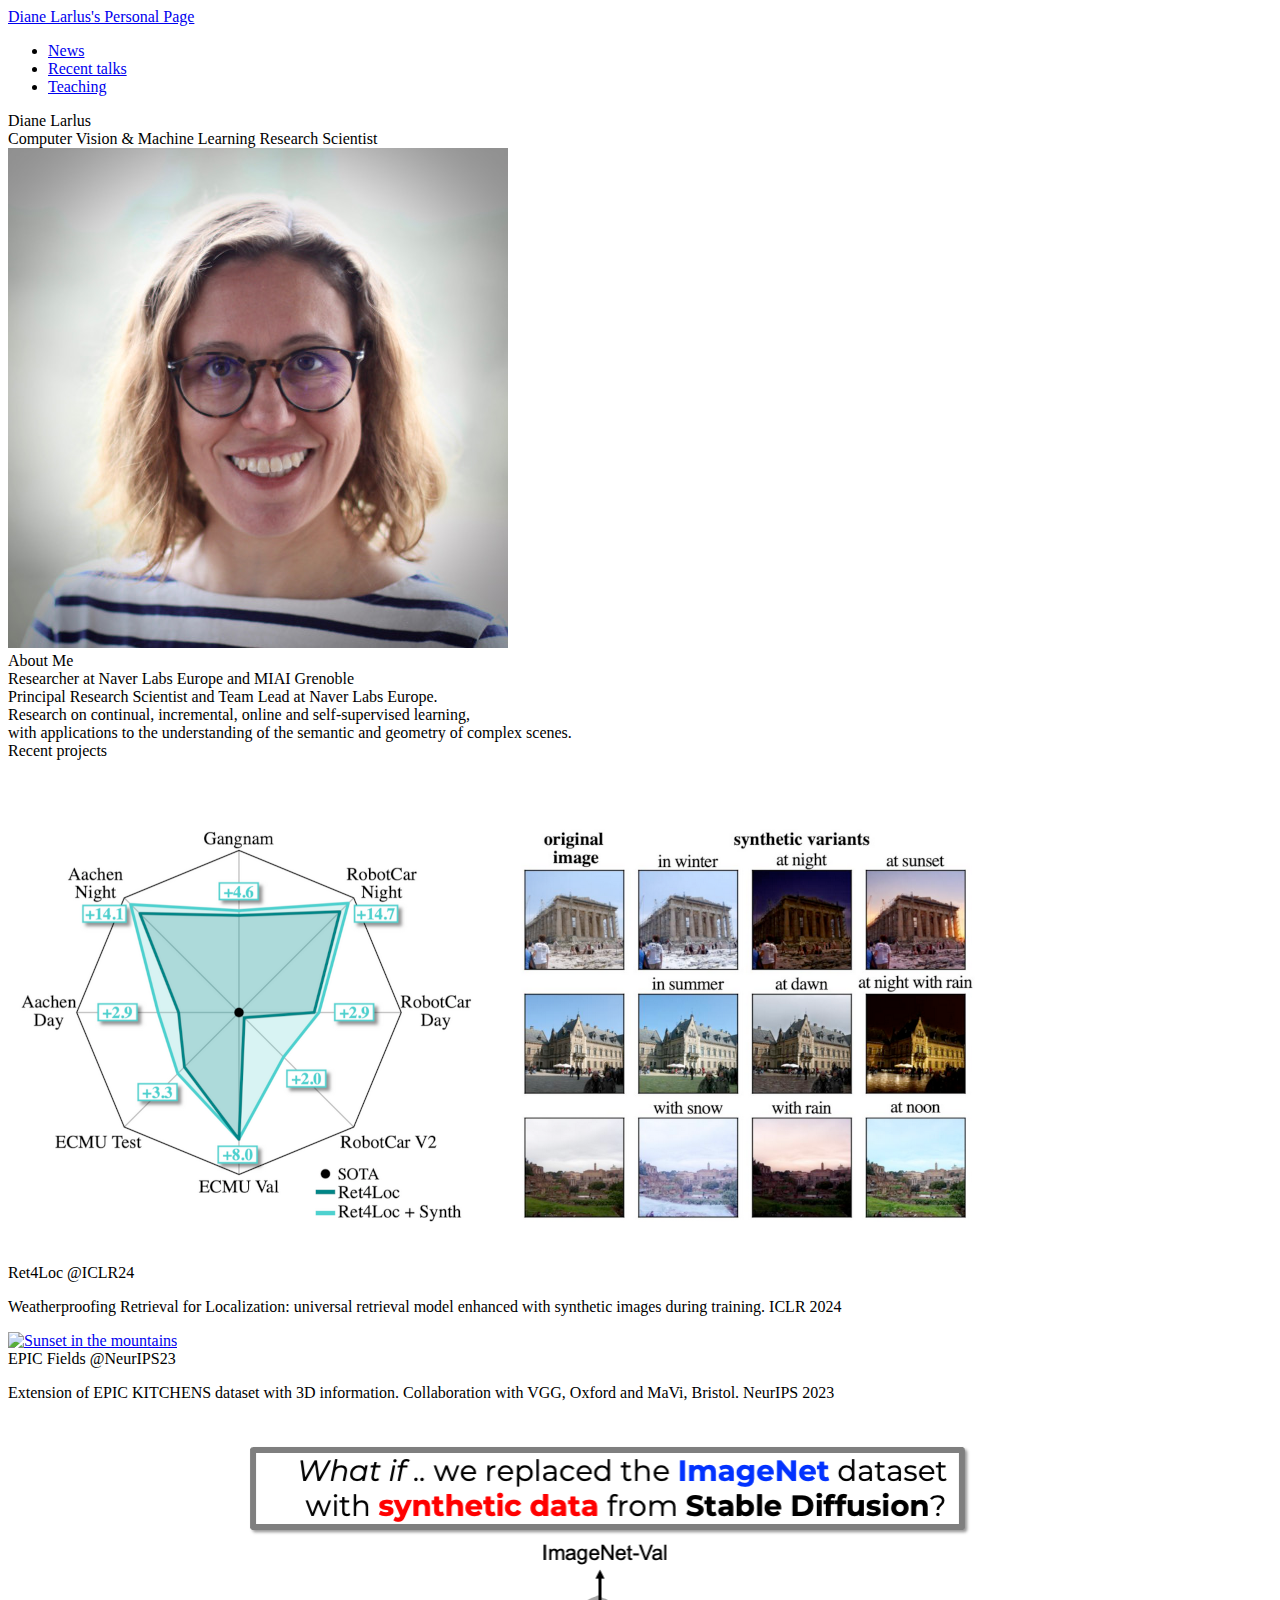
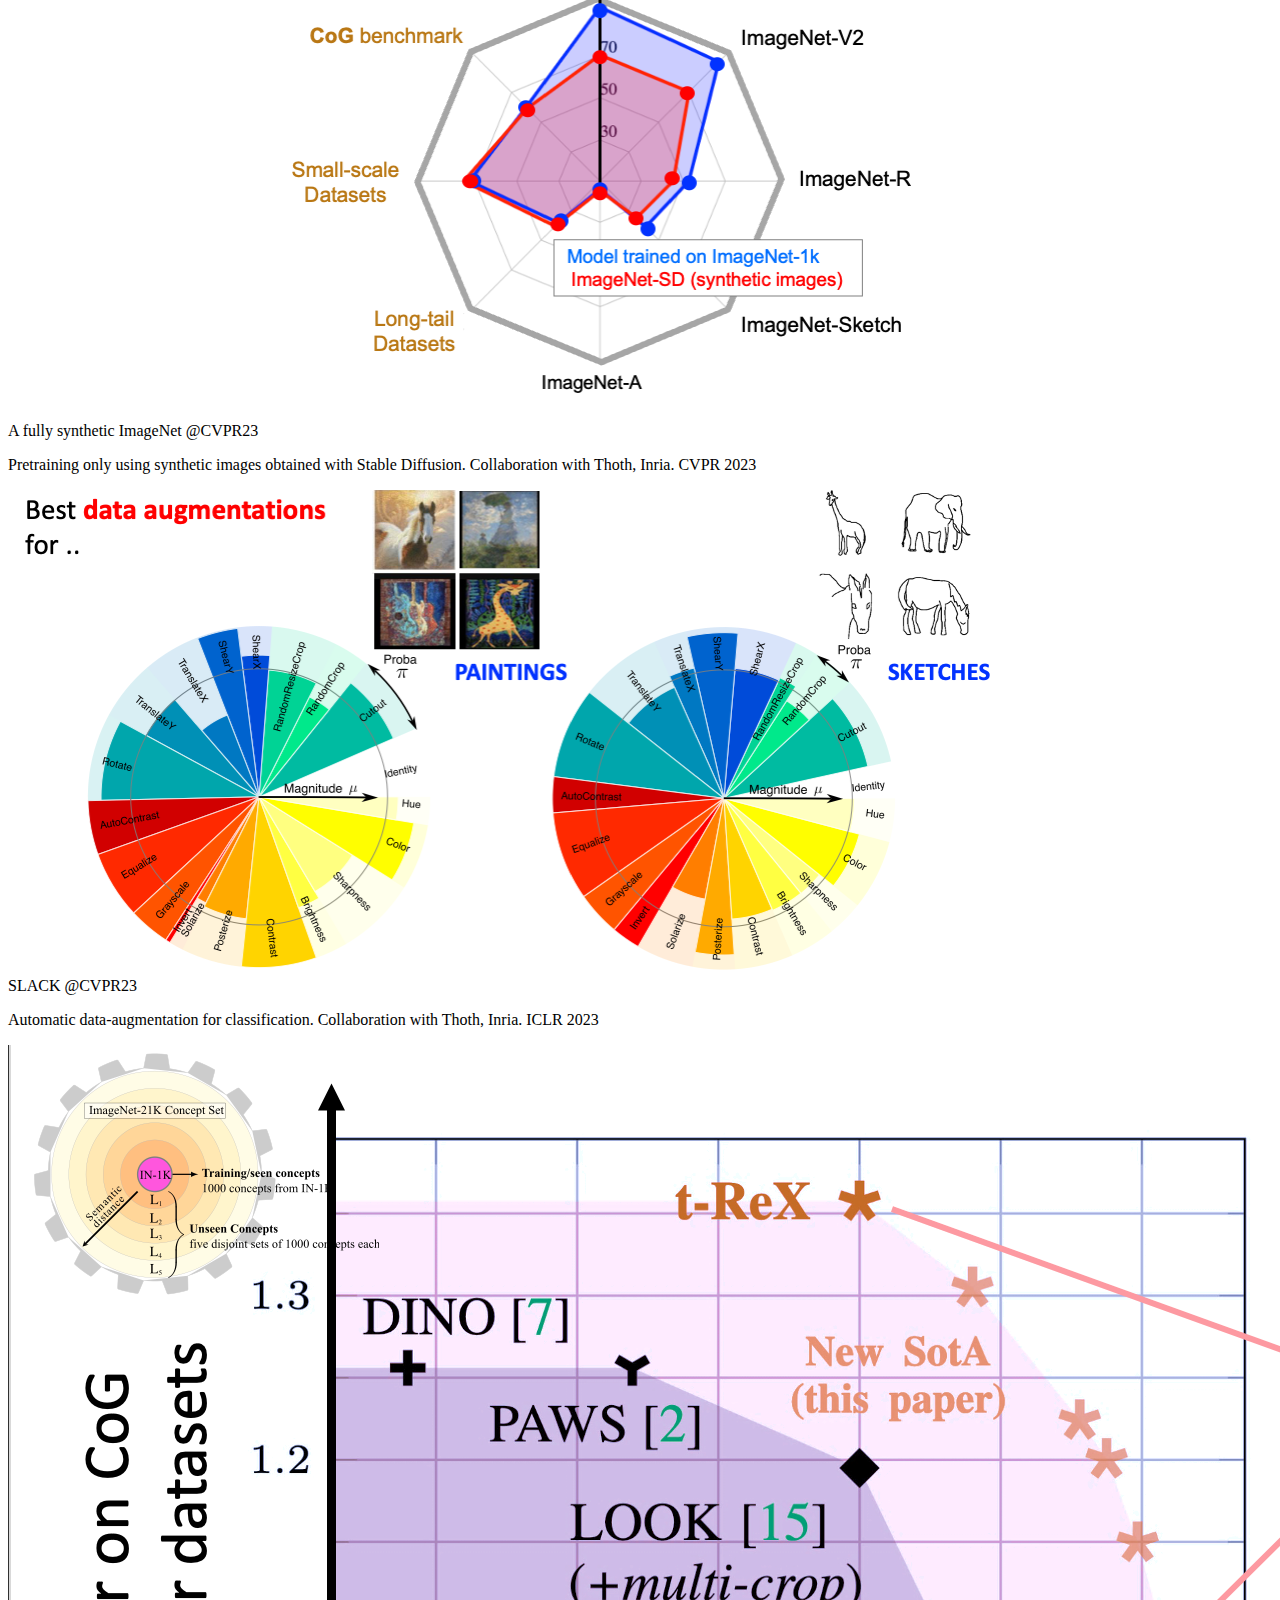
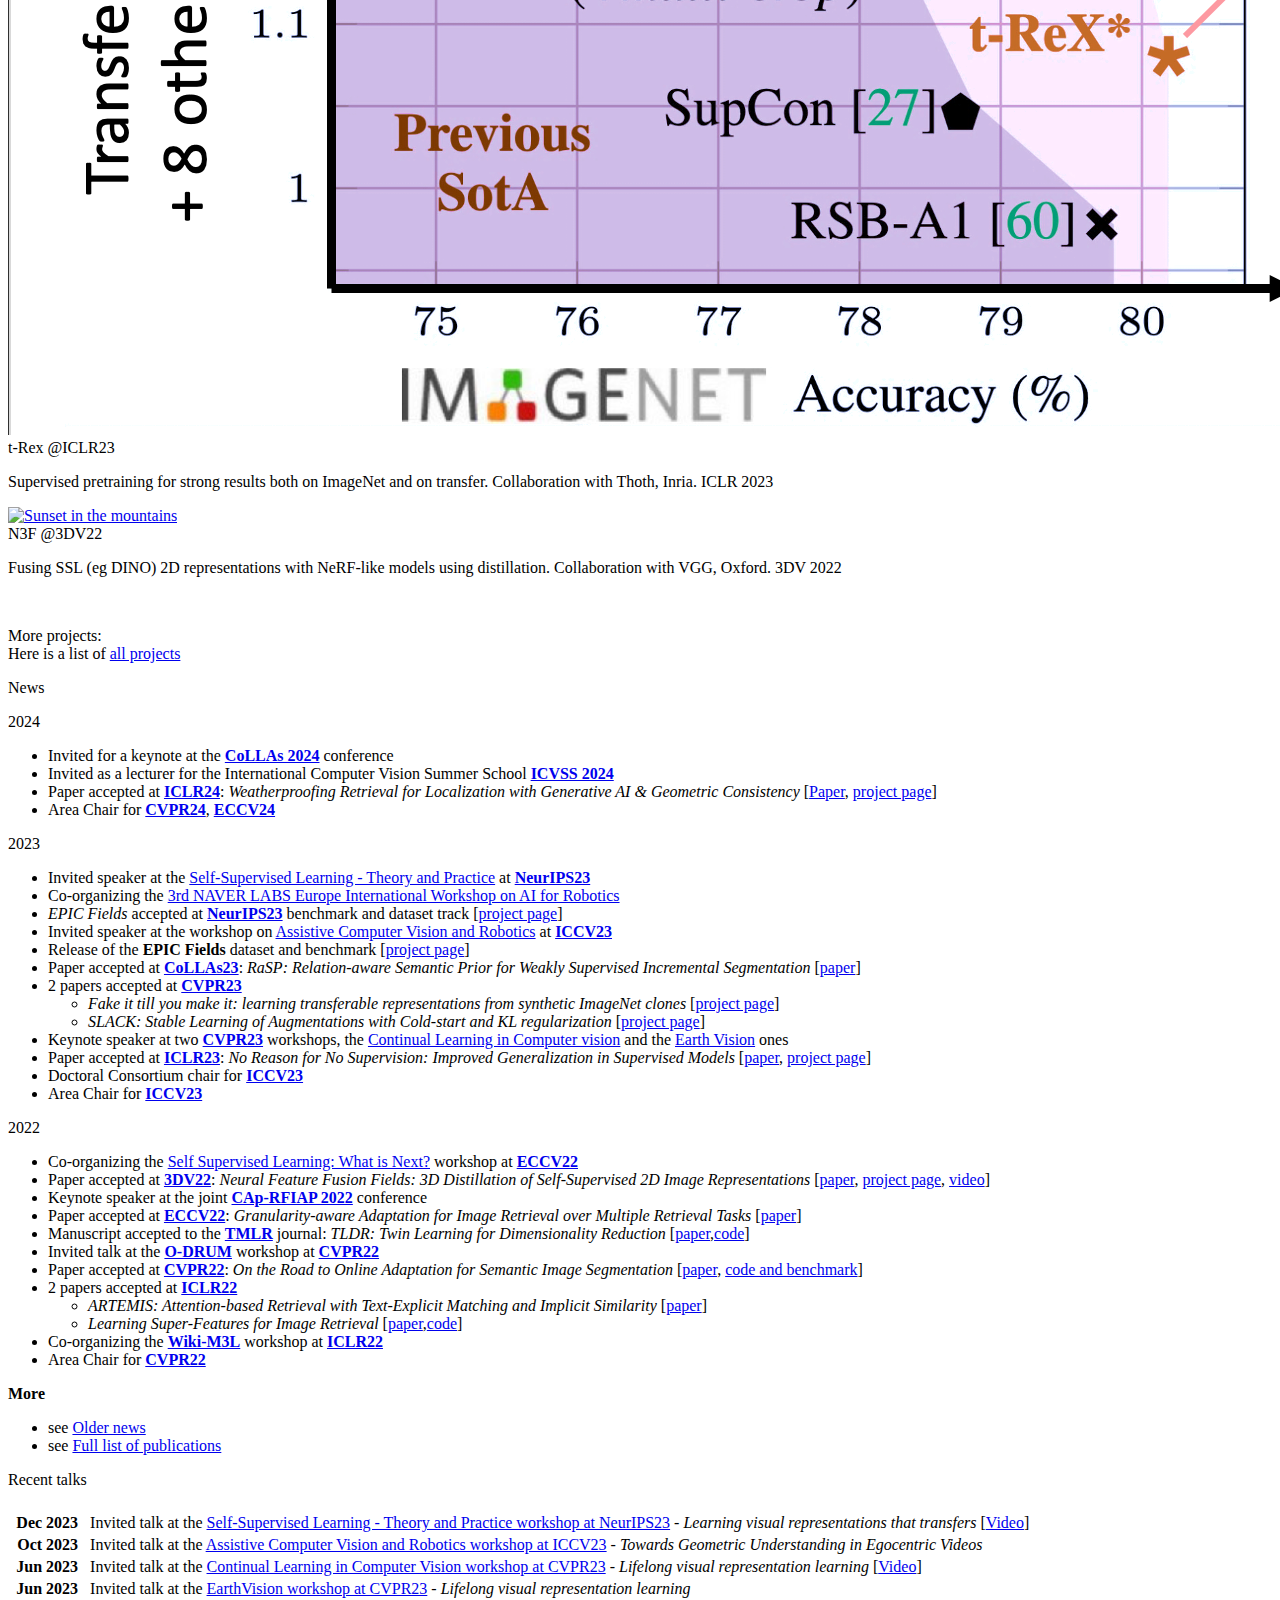
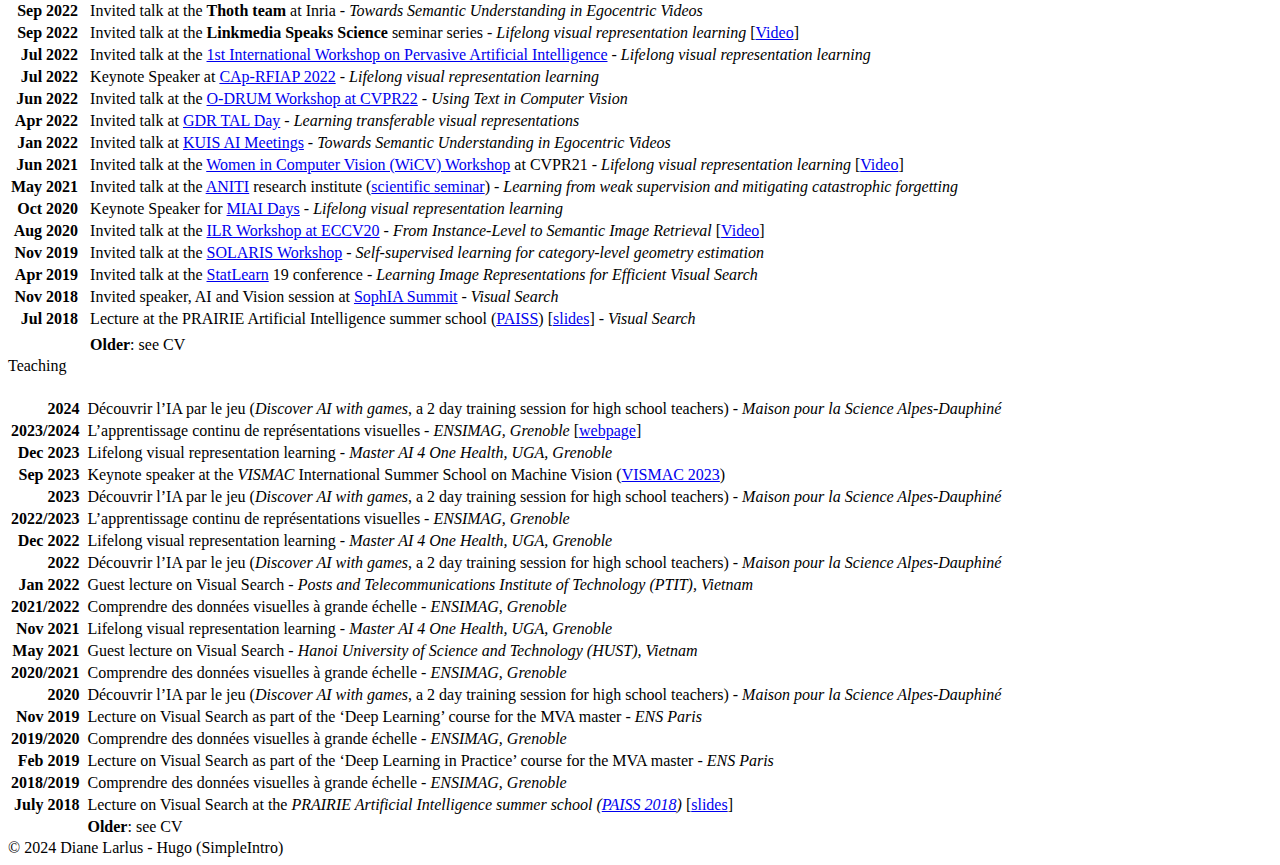
==== commit 9623c2ef: "update" ====
--- a/index.html
+++ b/index.html
@@ -1,7 +1,7 @@
 <!DOCTYPE html>
 <html lang="en-us">
   <head>
-	<meta name="generator" content="Hugo 0.120.3">
+	<meta name="generator" content="Hugo 0.123.8">
     <meta charset="UTF-8" />
 <meta name="viewport" content="width=device-width, initial-scale=1.0" />
 <meta name="author" content="Diane Larlus">
@@ -10,8 +10,8 @@
 <link href="https://unpkg.com/tailwindcss@^1.0/dist/tailwind.min.css" rel="stylesheet">
 <script src="https://use.fontawesome.com/releases/v5.14.0/js/all.js"></script>
 <link rel="stylesheet" href="https://cdn.jsdelivr.net/gh/konpa/devicon@master/devicon.min.css">
-<link rel="stylesheet" href="/css/navbar.css" />
-<link rel="stylesheet" href="/css/index.css" />
+<link rel="stylesheet" href="//css/navbar.css" />
+<link rel="stylesheet" href="//css/index.css" />
 
 
 
@@ -26,7 +26,7 @@
   </head>
   <body>
       <nav class="pl-4 md:pl-24">
-  <a href="" class="logo">Diane Larlus&#39;s Personal Page</a>
+  <a href="/" class="logo">Diane Larlus&#39;s Personal Page</a>
   <ul class="hidden md:flex">
     
     <li>
@@ -52,19 +52,19 @@
     >
         <div
             class="wave wave1"
-            style="background-image: url('/img/wave.png');"
+            style="background-image: url('//img/wave.png');"
         ></div>
         <div
             class="wave wave2"
-            style="background-image: url('/img/wave.png');"
+            style="background-image: url('//img/wave.png');"
         ></div>
         <div
             class="wave wave3"
-            style="background-image: url('/img/wave.png');"
+            style="background-image: url('//img/wave.png');"
         ></div>
         <div
             class="wave wave4"
-            style="background-image: url('/img/wave.png');"
+            style="background-image: url('//img/wave.png');"
         ></div>
         <div class="centerAll">
             <div class="title text-6xl font-bold text-center">
@@ -120,6 +120,23 @@
             <div
                 class="mt-8 grid grid-flow-row grid-cols-1 md:grid-cols-2 lg:grid-cols-3 gap-4"
             >
+                
+                <div class="w-full rounded overflow-hidden shadow-lg">
+                    <a href="https://epic-kitchens.github.io/epic-fields/" target="_blank">
+                        <img
+                            class="w-full h-48"
+                            src="/img/Ret4Loc.png"
+                            alt="Sunset in the mountains"
+                        />
+                    </a>
+                    <div class="px-6 py-4">
+                        <div class="font-bold text-xl mb-2">Ret4Loc  @ICLR24</div>
+                        <p class="text-gray-700 text-base">
+                                    Weatherproofing Retrieval for Localization: universal retrieval model  enhanced with synthetic images during training. ICLR 2024
+    
+                        </p>
+                    </div>
+                </div>
                 
                 <div class="w-full rounded overflow-hidden shadow-lg">
                     <a href="https://epic-kitchens.github.io/epic-fields/" target="_blank">
@@ -148,7 +165,7 @@
                         />
                     </a>
                     <div class="px-6 py-4">
-                        <div class="font-bold text-xl mb-2">ImageNet-SD @CVPR23</div>
+                        <div class="font-bold text-xl mb-2">A fully synthetic ImageNet @CVPR23</div>
                         <p class="text-gray-700 text-base">
                                     Pretraining only using synthetic images obtained with Stable Diffusion. 
         Collaboration with Thoth, Inria. CVPR 2023
@@ -197,7 +214,7 @@
                     <a href="https://www.robots.ox.ac.uk/~vadim/n3f/" target="_blank">
                         <img
                             class="w-full h-48"
-                            src="/img/n3f.gif"
+                            src="/img/N3F.gif"
                             alt="Sunset in the mountains"
                         />
                     </a>
@@ -211,25 +228,6 @@
                     </div>
                 </div>
                 
-                <div class="w-full rounded overflow-hidden shadow-lg">
-                    <a href="https://europe.naverlabs.com/research/computer-vision/cog-benchmark/" target="_blank">
-                        <img
-                            class="w-full h-48"
-                            src="/img/cog.png"
-                            alt="Sunset in the mountains"
-                        />
-                    </a>
-                    <div class="px-6 py-4">
-                        <div class="font-bold text-xl mb-2">CoG @ICCV21</div>
-                        <p class="text-gray-700 text-base">
-                                    A concept generalization benchmark for visual representations, named ImageNet-CoG.
-        Collaboration with Thoth, Inria. 
-        ICCV 2021
-    
-                        </p>
-                    </div>
-                </div>
-                
             </div>
             
             <p> <br/> <div class="font-bold text-xl mb-2">More projects:</div> Here is a list of  <a href="/older_projects">all projects</a>  </p>
@@ -251,9 +249,17 @@
                 </div>
             </div>
             <div>
-                <p>2023</p>
+                <p>2024</p>
+<ul>
+<li>Invited for a keynote at the <a href="https://lifelong-ml.cc/"><strong>CoLLAs 2024</strong></a> conference</li>
+<li>Invited as a lecturer for the International Computer Vision Summer School <a href="https://iplab.dmi.unict.it/icvss2024/"><strong>ICVSS 2024</strong></a></li>
+<li>Paper accepted at <a href="https://iclr.cc/"><strong>ICLR24</strong></a>: <em>Weatherproofing Retrieval for Localization with Generative AI &amp; Geometric Consistency</em> [<a href="https://arxiv.org/abs/2402.09237">Paper</a>, <a href="https://europe.naverlabs.com/research/computer-vision/weatherproofing-retrieval-for-localization-with-generative-ai-and-geometric-consistency/">project page</a>]</li>
+<li>Area Chair for <a href="https://cvpr.thecvf.com/"><strong>CVPR24</strong></a>, <a href="https://eccv2024.ecva.net/"><strong>ECCV24</strong></a></li>
+</ul>
+<p>2023</p>
 <ul>
 <li>Invited speaker at the <a href="https://sslneurips23.github.io/pages/schedule.html">Self-Supervised Learning - Theory and Practice</a> at <a href="https://nips.cc/"><strong>NeurIPS23</strong></a></li>
+<li>Co-organizing the <a href="https://europe.naverlabs.com/updates/3rd-naver-labs-europe-international-workshop-on-ai-for-robotics-2023/">3rd NAVER LABS Europe International Workshop on AI for Robotics</a></li>
 <li><em>EPIC Fields</em> accepted at <a href="https://nips.cc/"><strong>NeurIPS23</strong></a> benchmark and dataset track [<a href="https://epic-kitchens.github.io/epic-fields/">project page</a>]</li>
 <li>Invited speaker at the workshop on <a href="https://iplab.dmi.unict.it/acvr2023/">Assistive Computer Vision and Robotics</a> at <a href="https://iccv2023.thecvf.com/"><strong>ICCV23</strong></a></li>
 <li>Release of the <strong>EPIC Fields</strong> dataset and benchmark [<a href="https://epic-kitchens.github.io/epic-fields/">project page</a>]</li>
@@ -267,7 +273,7 @@
 <li>Keynote speaker at two <a href="https://cvpr2023.thecvf.com/"><strong>CVPR23</strong></a> workshops, the <a href="https://sites.google.com/view/clvision2023">Continual Learning in Computer vision</a> and the <a href="https://www.grss-ieee.org/events/earthvision-2023/">Earth Vision</a> ones</li>
 <li>Paper accepted at <a href="https://iclr.cc/"><strong>ICLR23</strong></a>: <em>No Reason for No Supervision: Improved Generalization in Supervised Models</em> [<a href="https://arxiv.org/abs/2206.15369">paper</a>, <a href="https://europe.naverlabs.com/research/computer-vision/improving-the-generalization-of-supervised-models/">project page</a>]</li>
 <li>Doctoral Consortium chair for <a href="https://iccv2023.thecvf.com/"><strong>ICCV23</strong></a></li>
-<li>Area Chair for <a href="https://iccv2023.thecvf.com/"><strong>ICCV23</strong></a>, <a href="https://cvpr.thecvf.com/"><strong>CVPR24</strong></a></li>
+<li>Area Chair for <a href="https://iccv2023.thecvf.com/"><strong>ICCV23</strong></a></li>
 </ul>
 <p>2022</p>
 <ul>
@@ -287,29 +293,7 @@
 <li>Co-organizing the <a href="https://meta.wikimedia.org/wiki/Wiki-M3L"><strong>Wiki-M3L</strong></a> workshop at <a href="https://iclr.cc/"><strong>ICLR22</strong></a></li>
 <li>Area Chair for <a href="http://cvpr2022.thecvf.com/"><strong>CVPR22</strong></a></li>
 </ul>
-<p>2021</p>
-<ul>
-<li>Paper accepted at <a href="https://3dv2021.surrey.ac.uk/"><strong>3DV21</strong></a>: <em>NeuralDiff: Segmenting 3D objects that move in egocentric videos</em> [<a href="https://arxiv.org/abs/2110.09936">paper</a>, <a href="https://www.robots.ox.ac.uk/~vadim/neuraldiff/">project page</a>, <a href="https://youtu.be/Ong_ITRSmns">video</a>]</li>
-<li>Co-organizing the <a href="https://sites.google.com/view/imagenet-workshop/">ImageNet Past, Present, Future</a> workshop at <a href="https://nips.cc/Conferences/2021"><strong>NeurIPS21</strong></a></li>
-<li>Paper accepted at <a href="http://iccv2021.thecvf.com/home"><strong>ICCV21</strong></a>: <em>Concept Greneralization in visual representations</em>  [<a href="https://europe.naverlabs.com/research/computer-vision/cog-benchmark/">project page</a>, <a href="https://www.youtube.com/watch?v=1pMkHaETA6U">video</a>, <a href="https://github.com/naver/cog">code</a>]</li>
-<li>Co-organizing of the <a href="https://project.inria.fr/paiss/">PAISS Summer School 2021</a> (organized by <a href="https://miai.univ-grenoble-alpes.fr/">MIAI</a>, <a href="https://prairie-institute.fr/">PRAIRIE</a> and <a href="https://europe.naverlabs.com/">NAVER LABS Europe</a>)</li>
-<li>Invited talk at the <a href="https://sites.google.com/view/wicvcvpr2021/home">Women in Computer Vision (WiCV) Workshop</a> at <a href="http://cvpr2021.thecvf.com"><strong>CVPR21</strong></a> [<a href="https://drive.google.com/file/d/1csYrvkJVNzyZqgZ9Id-K50wdLxem5NT2/view">Video</a>]</li>
-<li>Invited talk at the <a href="https://aniti.univ-toulouse.fr/">ANITI</a> research institute (<a href="https://aniti.univ-toulouse.fr/2021/05/04/diane-larlus-lifelong-visual-representation-learning-from-weak-supervision-mitigating-catastrophic-forgetting">scientific seminar</a>)</li>
-<li>2 papers accepted at <a href="http://cvpr2021.thecvf.com/"><strong>CVPR21</strong></a>
-<ul>
-<li><em>Probabilistic Embeddings for Cross-Modal Retrieval</em> [<a href="https://arxiv.org/abs/2101.05068">paper</a>, <a href="https://github.com/naver-ai/pcme">code</a>]</li>
-<li><em>Continual Adaptation of Visual Representations via Domain Randomization and Meta-learning</em> (<strong>oral</strong>) [<a href="https://arxiv.org/abs/2012.04324">paper</a>, <a href="https://europe.naverlabs.com/research/computer-vision/continual-adaptation-of-visual-representations-via-domain-randomization-and-meta-learning/">project page</a>]</li>
-</ul>
-</li>
-<li>2 papers accepted at <a href="http://wacv2021.thecvf.com/home"><strong>WACV21</strong></a>
-<ul>
-<li><em>Unsupervised meta-domain adaptation for fashion retrieval</em> [<a href="https://openaccess.thecvf.com/content/WACV2021/html/Sharma_Unsupervised_Meta-Domain_Adaptation_for_Fashion_Retrieval_WACV_2021_paper.html">paper</a>, <a href="https://github.com/vivoutlaw/UDMA">code</a>, <a href="https://www.youtube.com/watch?v=3v8cBcj6KyQ">video</a>]</li>
-<li><em>StacMR: Scene-Text Aware Cross-Modal Retrieval</em> [<a href="https://openaccess.thecvf.com/content/WACV2021/html/Mafla_StacMR_Scene-Text_Aware_Cross-Modal_Retrieval_WACV_2021_paper.html">paper</a>, <a href="https://github.com/AndresPMD/StacMR">code</a>, <a href="https://www.youtube.com/watch?v=gkNKt7OOtis">video</a>]</li>
-</ul>
-</li>
-<li>Area Chair for <a href="http://cvpr2021.thecvf.com/"><strong>CVPR21</strong></a>, <a href="http://www.mva-org.jp/mva2021/"><strong>MVA21</strong></a>, <a href="http://iccv2021.thecvf.com/home"><strong>ICCV21</strong></a>, <a href="https://www.bmvc2021.com/"><strong>BMVC21</strong></a></li>
-</ul>
-<p>More</p>
+<p><strong>More</strong></p>
 <ul>
 <li>see <a href="/older_news">Older news</a></li>
 <li>see <a href="/publications">Full list of publications</a></li>
@@ -337,6 +321,11 @@
 </thead>
 <tbody>
 <tr>
+<td style="text-align:right"><strong>Dec 2023</strong></td>
+<td> </td>
+<td>Invited talk at the <a href="https://sslneurips23.github.io"> Self-Supervised Learning - Theory and Practice workshop at NeurIPS23</a> - <em>Learning visual representations that transfers</em>  [<a href="https://neurips.cc/virtual/2023/84303">Video</a>]</td>
+</tr>
+<tr>
 <td style="text-align:right"><strong>Oct 2023</strong></td>
 <td> </td>
 <td>Invited talk at the <a href="https://iplab.dmi.unict.it/acvr2023/">Assistive Computer Vision and Robotics workshop at ICCV23</a> - <em>Towards Geometric Understanding in Egocentric Videos</em></td>
@@ -461,13 +450,18 @@
 </thead>
 <tbody>
 <tr>
+<td style="text-align:right"><strong>2024</strong></td>
+<td></td>
+<td>Découvrir l’IA par le jeu (<em>Discover AI with games</em>, a 2 day training session for high school teachers) - <em>Maison pour la Science Alpes-Dauphiné</em></td>
+</tr>
+<tr>
 <td style="text-align:right"><strong>2023/2024</strong></td>
-<td> </td>
-<td>L&rsquo;apprentissage continu de représentations visuelles - <em>ENSIMAG, Grenoble</em> (<a href="https://project.inria.fr/bigvisdata/">webpage</a>)</td>
+<td></td>
+<td>L&rsquo;apprentissage continu de représentations visuelles - <em>ENSIMAG, Grenoble</em> [<a href="https://project.inria.fr/bigvisdata/">webpage</a>]</td>
 </tr>
 <tr>
 <td style="text-align:right"><strong>Dec 2023</strong></td>
-<td> </td>
+<td></td>
 <td>Lifelong visual representation learning  - <em>Master AI 4 One Health, UGA, Grenoble</em></td>
 </tr>
 <tr>
@@ -482,12 +476,12 @@
 </tr>
 <tr>
 <td style="text-align:right"><strong>2022/2023</strong></td>
-<td> </td>
+<td></td>
 <td>L&rsquo;apprentissage continu de représentations visuelles - <em>ENSIMAG, Grenoble</em></td>
 </tr>
 <tr>
 <td style="text-align:right"><strong>Dec 2022</strong></td>
-<td> </td>
+<td></td>
 <td>Lifelong visual representation learning  - <em>Master AI 4 One Health, UGA, Grenoble</em></td>
 </tr>
 <tr>
@@ -497,27 +491,27 @@
 </tr>
 <tr>
 <td style="text-align:right"><strong>Jan 2022</strong></td>
-<td> </td>
+<td></td>
 <td>Guest lecture on Visual Search  - <em>Posts and Telecommunications Institute of Technology (PTIT), Vietnam</em></td>
 </tr>
 <tr>
 <td style="text-align:right"><strong>2021/2022</strong></td>
-<td> </td>
+<td></td>
 <td>Comprendre des données visuelles à grande échelle - <em>ENSIMAG, Grenoble</em></td>
 </tr>
 <tr>
 <td style="text-align:right"><strong>Nov 2021</strong></td>
-<td> </td>
+<td></td>
 <td>Lifelong visual representation learning  - <em>Master AI 4 One Health, UGA, Grenoble</em></td>
 </tr>
 <tr>
 <td style="text-align:right"><strong>May 2021</strong></td>
-<td> </td>
+<td></td>
 <td>Guest lecture on Visual Search  - <em>Hanoi University of Science and Technology (HUST), Vietnam</em></td>
 </tr>
 <tr>
 <td style="text-align:right"><strong>2020/2021</strong></td>
-<td> </td>
+<td></td>
 <td>Comprendre des données visuelles à grande échelle - <em>ENSIMAG, Grenoble</em></td>
 </tr>
 <tr>
@@ -527,12 +521,12 @@
 </tr>
 <tr>
 <td style="text-align:right"><strong>Nov 2019</strong></td>
-<td> </td>
+<td></td>
 <td>Lecture on Visual Search as part of the &lsquo;Deep Learning&rsquo; course for the MVA master - <em>ENS Paris</em></td>
 </tr>
 <tr>
 <td style="text-align:right"><strong>2019/2020</strong></td>
-<td> </td>
+<td></td>
 <td>Comprendre des données visuelles à grande échelle - <em>ENSIMAG, Grenoble</em></td>
 </tr>
 <tr>
@@ -567,7 +561,7 @@
 
 
       <footer class="text-center mt-8 py-2 bg-gray-900 text-white">
-  <div>&copy; 2023 Diane Larlus - Hugo (SimpleIntro)</div>
+  <div>&copy; 2024 Diane Larlus - Hugo (SimpleIntro)</div>
 </footer>
 
   </body>
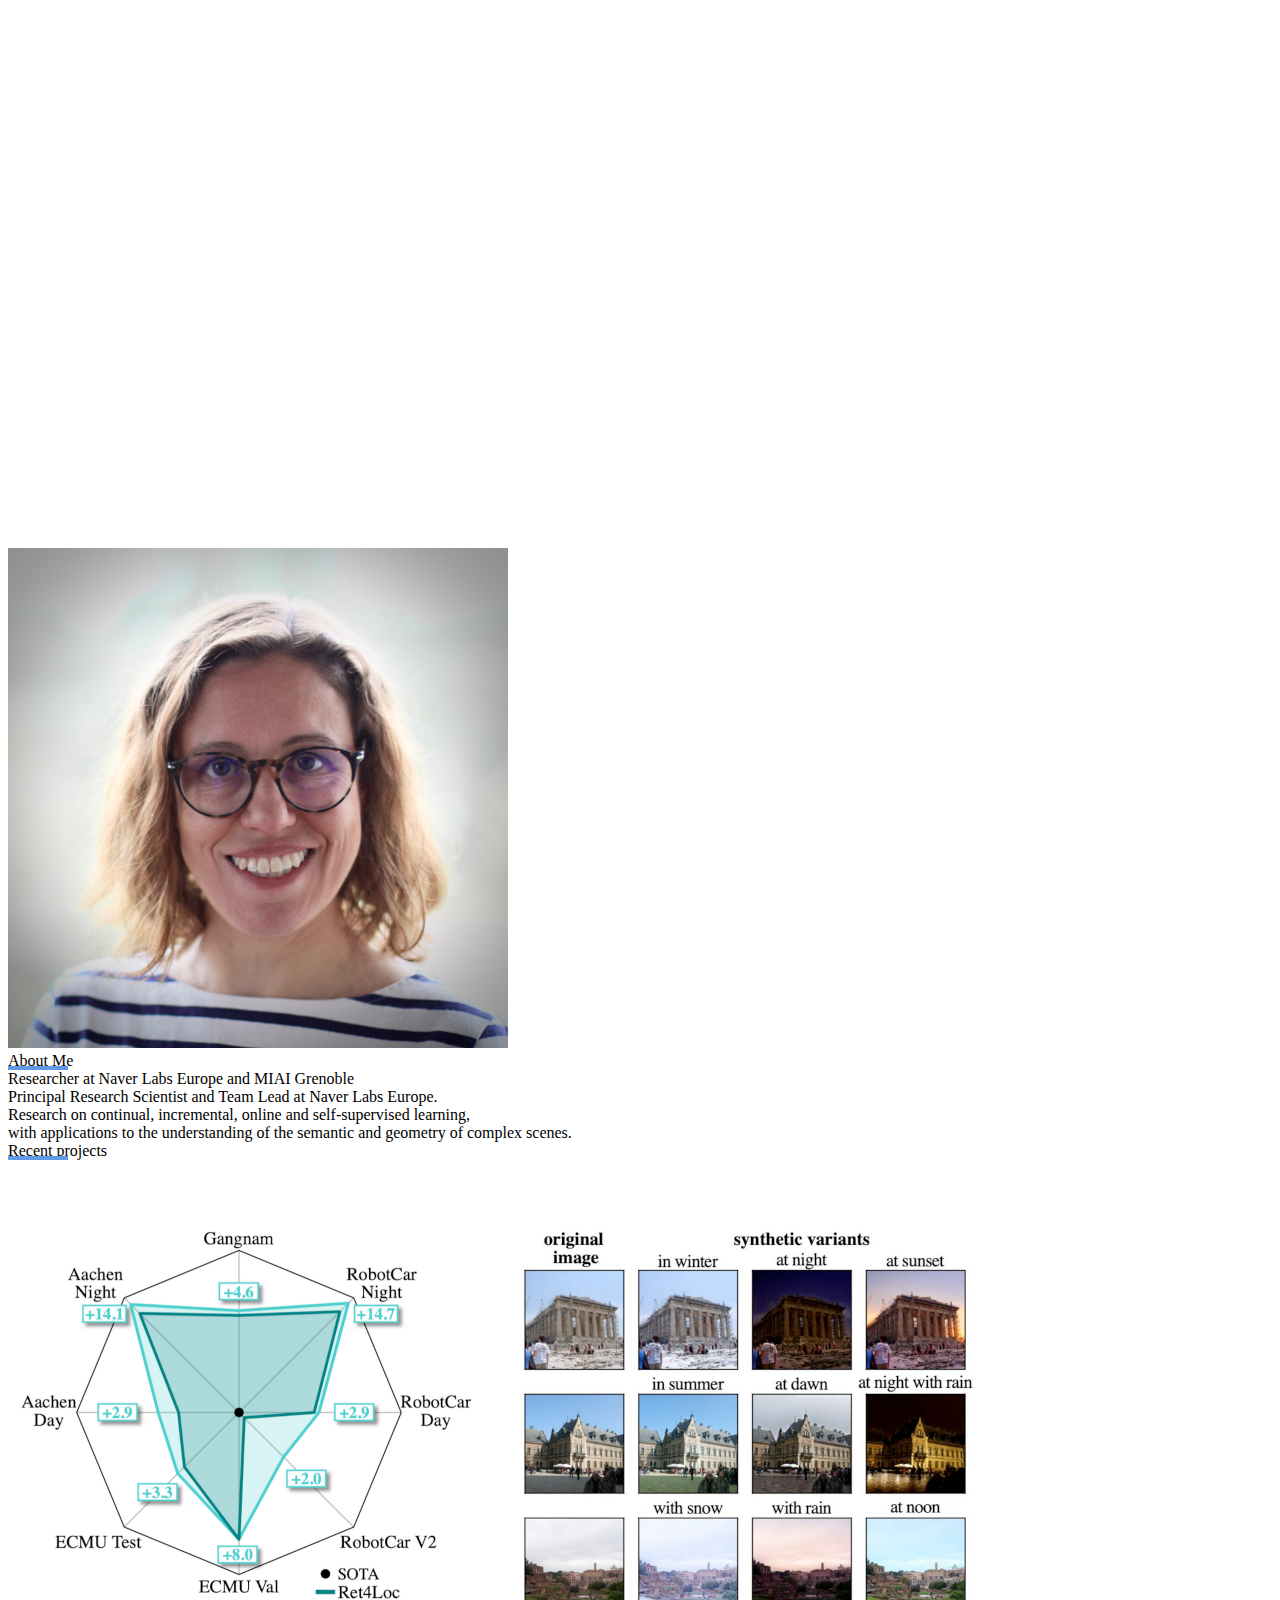
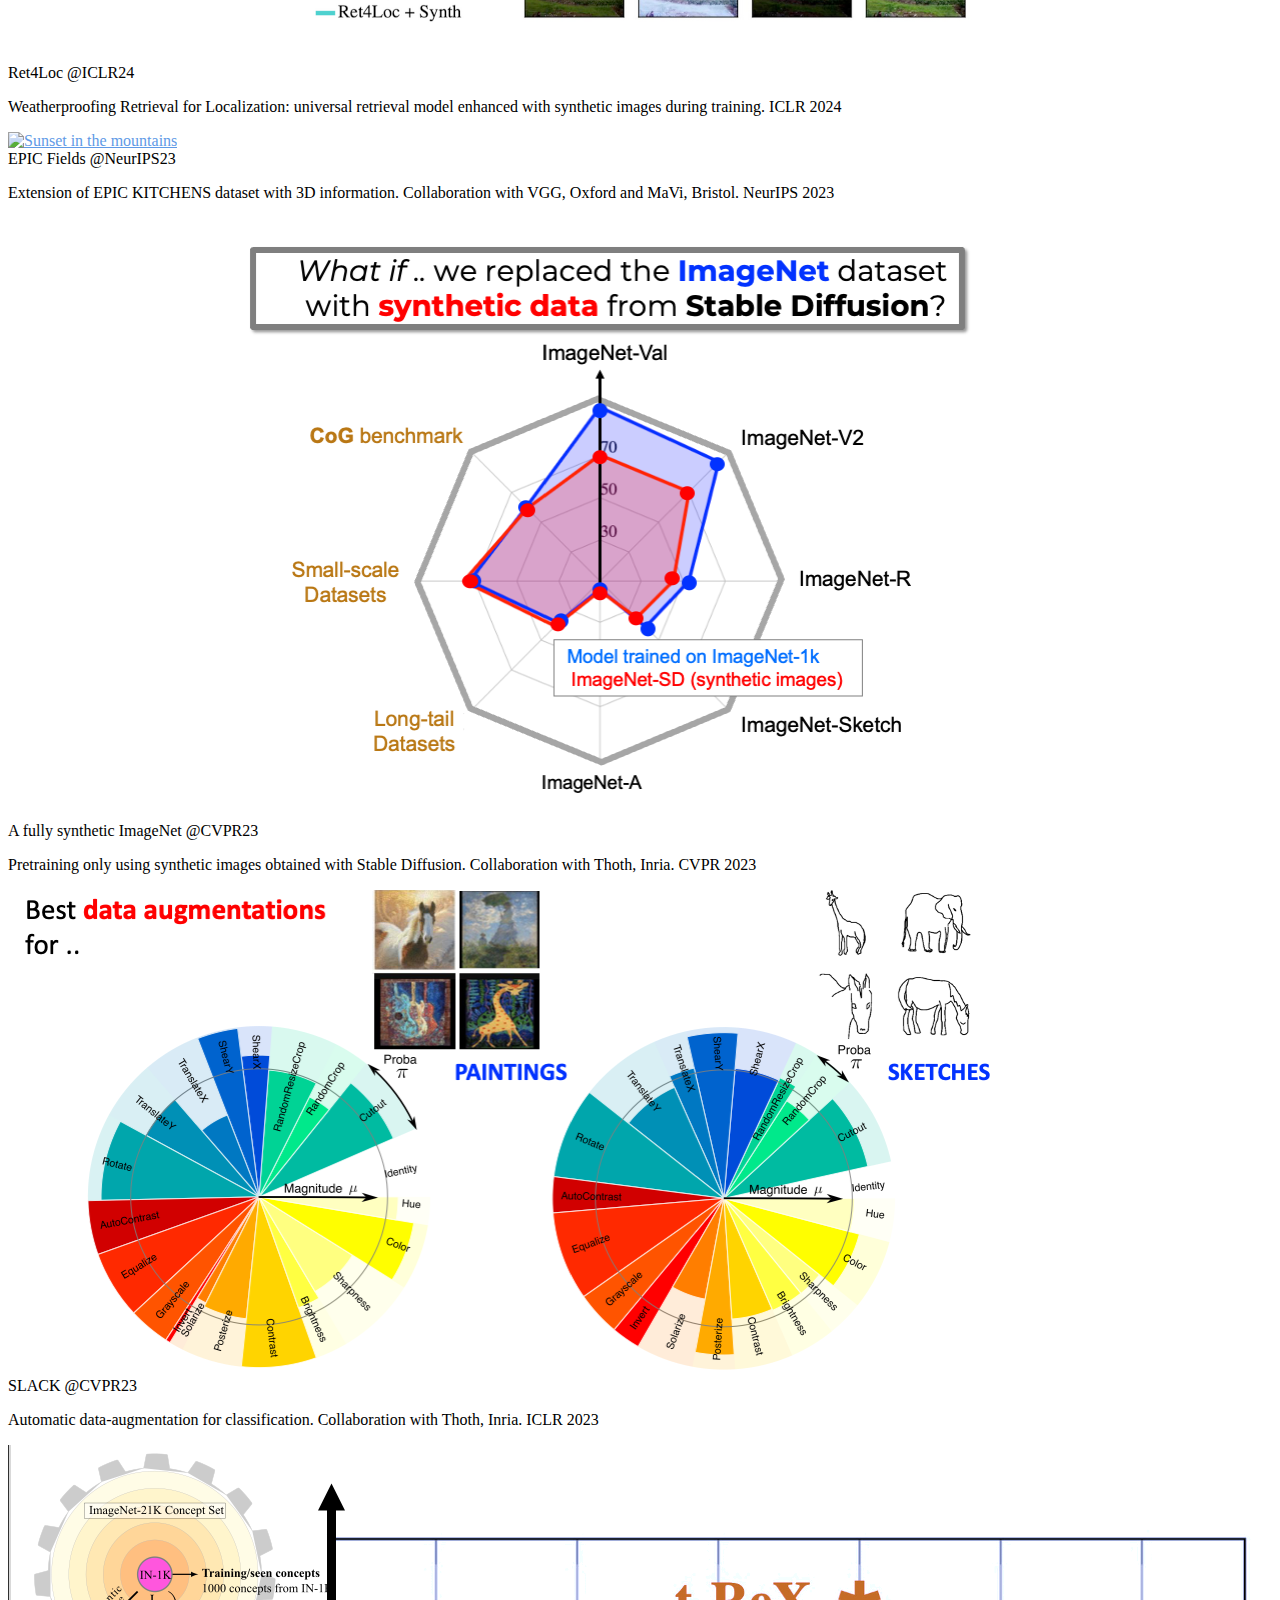
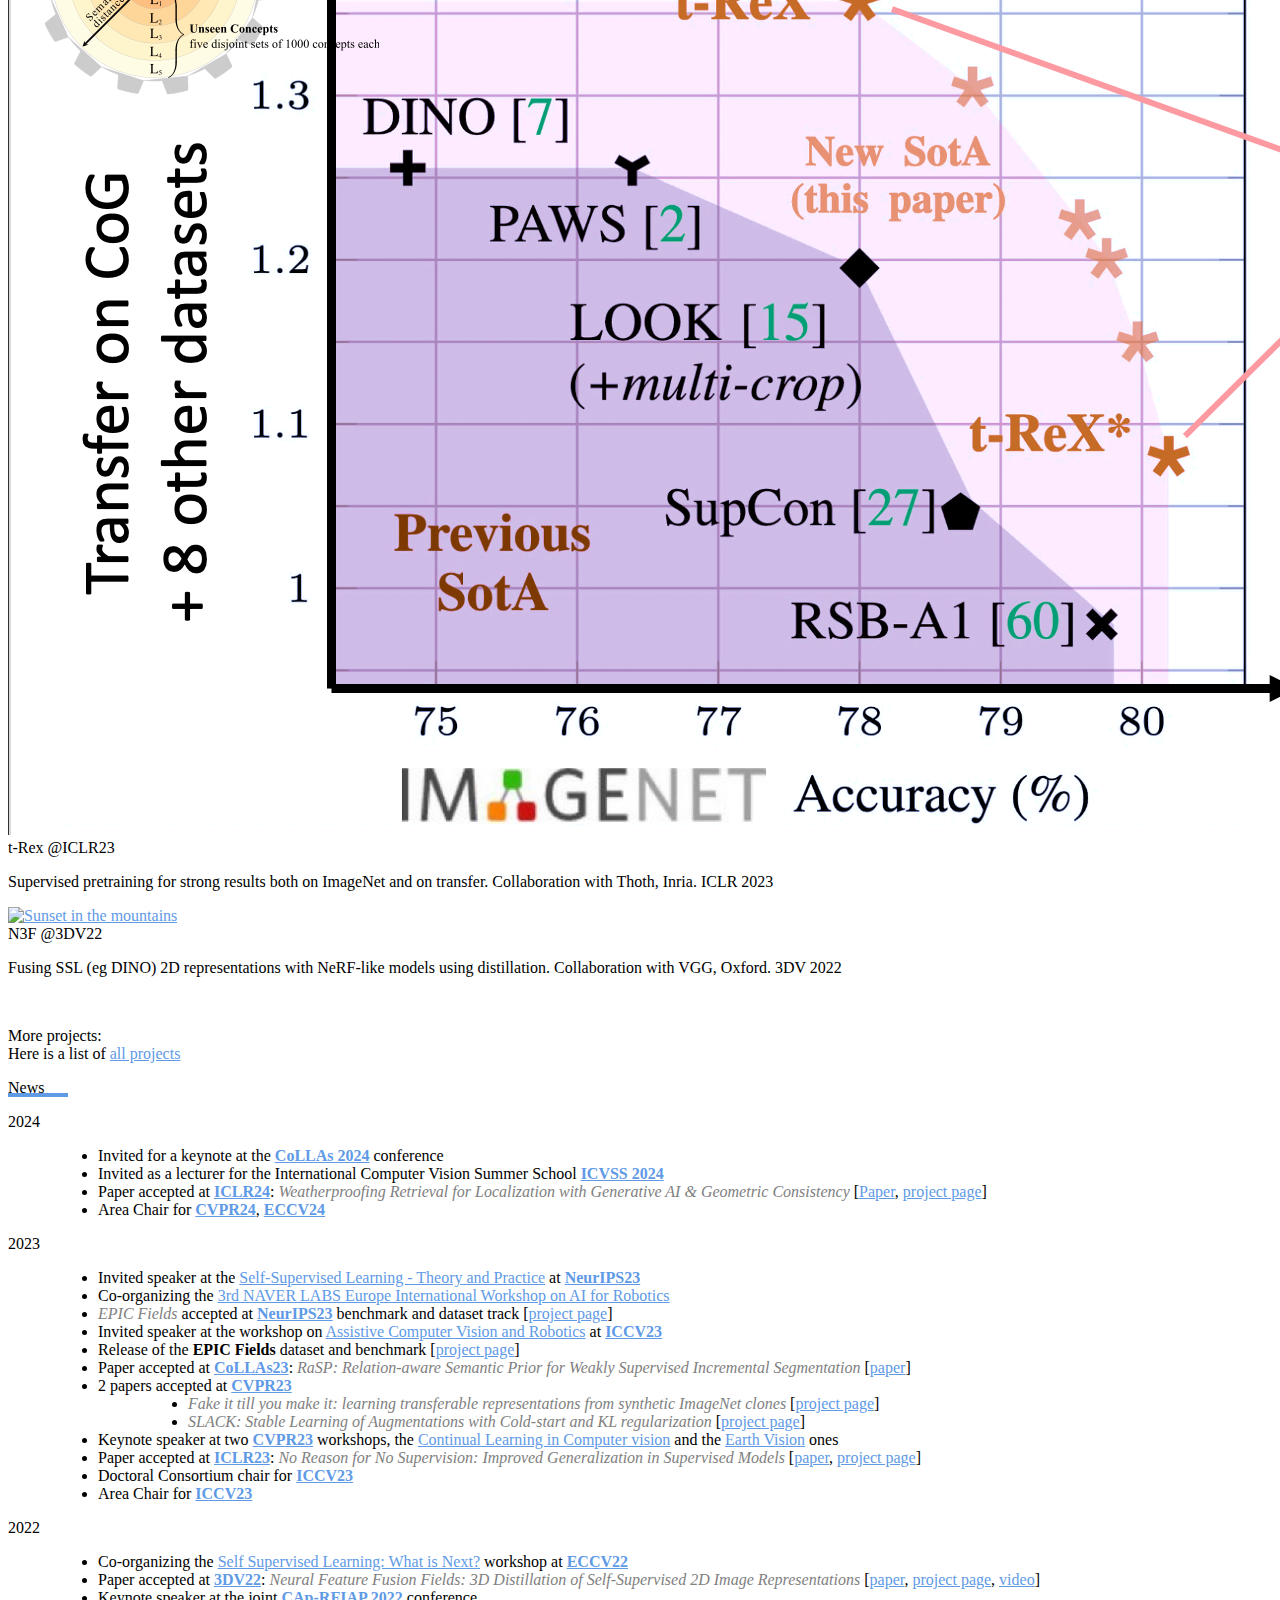
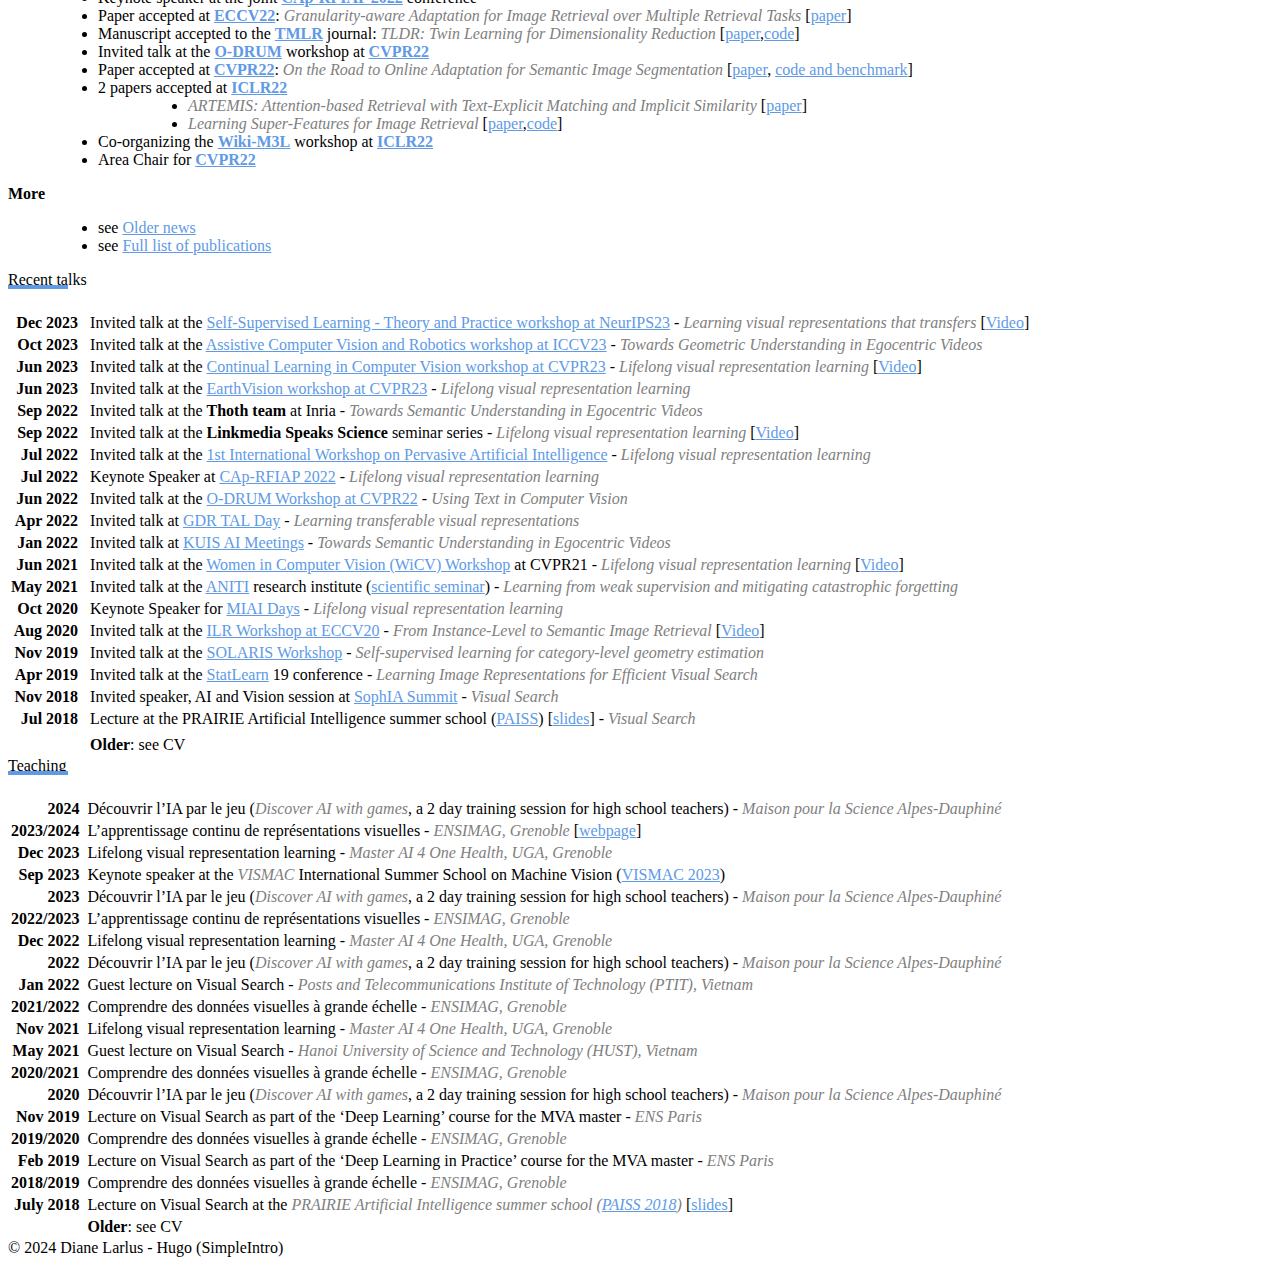
==== commit 80944df0: "update" ====
--- a/index.html
+++ b/index.html
@@ -10,8 +10,8 @@
 <link href="https://unpkg.com/tailwindcss@^1.0/dist/tailwind.min.css" rel="stylesheet">
 <script src="https://use.fontawesome.com/releases/v5.14.0/js/all.js"></script>
 <link rel="stylesheet" href="https://cdn.jsdelivr.net/gh/konpa/devicon@master/devicon.min.css">
-<link rel="stylesheet" href="//css/navbar.css" />
-<link rel="stylesheet" href="//css/index.css" />
+<link rel="stylesheet" href="/css/navbar.css" />
+<link rel="stylesheet" href="/css/index.css" />
 
 
 
@@ -52,19 +52,19 @@
     >
         <div
             class="wave wave1"
-            style="background-image: url('//img/wave.png');"
+            style="background-image: url('/img/wave.png');"
         ></div>
         <div
             class="wave wave2"
-            style="background-image: url('//img/wave.png');"
+            style="background-image: url('/img/wave.png');"
         ></div>
         <div
             class="wave wave3"
-            style="background-image: url('//img/wave.png');"
+            style="background-image: url('/img/wave.png');"
         ></div>
         <div
             class="wave wave4"
-            style="background-image: url('//img/wave.png');"
+            style="background-image: url('/img/wave.png');"
         ></div>
         <div class="centerAll">
             <div class="title text-6xl font-bold text-center">
--- a/css/navbar.css
+++ b/css/navbar.css
@@ -0,0 +1,52 @@
+nav {
+  position: fixed;
+  top: 0;
+  left: 0;
+  width: 100%;
+  display: flex;
+  justify-content: space-between;
+  align-items: center;
+  transition: 0.6s;
+  padding: 40px 100px;
+  z-index: 600;
+}
+
+nav.onscroll {
+  padding: 5px 100px;
+  background: rgba(0, 0, 0, 0.5);
+}
+
+nav .logo {
+  position: relative;
+  font-weight: 200;
+  color: #fff;
+  text-decoration: none;
+  font-size: 1em;
+  letter-spacing: 1px;
+}
+
+nav ul {
+  position: relative;
+  display: flex;
+  justify-content: center;
+  align-items: center;
+}
+
+nav ul li {
+  position: relative;
+  list-style: none;
+}
+
+nav ul li a {
+  position: relative;
+  margin: 0 15px;
+  text-decoration: none;
+  color: #fff;
+  letter-spacing: 2px;
+  font-weight: 500px;
+  transition: 0.6s;
+}
+nav.onscroll .logo,
+nav.onscroll ul li a {
+  color: #fff;
+}
--- a/css/index.css
+++ b/css/index.css
@@ -0,0 +1,111 @@
+.centerAll {
+  position: absolute;
+  top: 45%;
+  left: 50%;
+  transform: translate(-50%, -50%);
+}
+
+#mainBG {
+  position: relative;
+  width: 100%;
+  height: 60vh;
+  overflow: hidden;
+  background-size: cover;
+  background-repeat: no-repeat;
+  color: #ffffff;
+}
+
+#mainBG .wave {
+  position: absolute;
+  bottom: 0;
+  left: 0;
+  width: 100%;
+  height: 80px;
+  background-size: 500px 80px;
+}
+
+#mainBG .wave.wave1 {
+  animation: wave-animate 100s linear infinite;
+  z-index: 303;
+  opacity: 1;
+  animation-delay: 0s;
+  bottom: 0;
+}
+#mainBG .wave.wave2 {
+  animation: wave-animate2 55s linear infinite;
+  z-index: 302;
+  opacity: 0.5;
+  animation-delay: -5s;
+  bottom: 10px;
+}
+#mainBG .wave.wave3 {
+  animation: wave-animate 30s linear infinite;
+  z-index: 301;
+  opacity: 0.2;
+  animation-delay: -2s;
+  bottom: 15;
+}
+#mainBG .wave.wave4 {
+  animation: wave-animate2 115s linear infinite;
+  z-index: 300;
+  opacity: 0.7;
+  animation-delay: -5s;
+  bottom: 20px;
+}
+
+@keyframes wave-animate {
+  0% {
+    background-position-x: 0;
+  }
+  100% {
+    background-position-x: 1000px;
+  }
+}
+
+@keyframes wave-animate2 {
+  0% {
+    background-position-x: 0;
+  }
+  100% {
+    background-position-x: -1000px;
+  }
+}
+
+.title-deco {
+  position: relative;
+}
+
+.title-deco::after {
+  position: absolute;
+  content: "";
+  width: 60px;
+  height: 4px;
+  background: #609ae6;
+  left: 0;
+  bottom: 0px;
+}
+
+#News ul{
+    list-style-position: inside;
+    list-style: disc;
+    margin-left: 50px;
+}
+
+a { color: #609ae6;
+  }
+
+a:hover { color: #2b4b75;
+  }
+
+em{
+    color: gray;
+}
+
+#Publications ul{
+    list-style: none;
+}
+
+
+#Teaching ul{
+    list-style: none;
+}
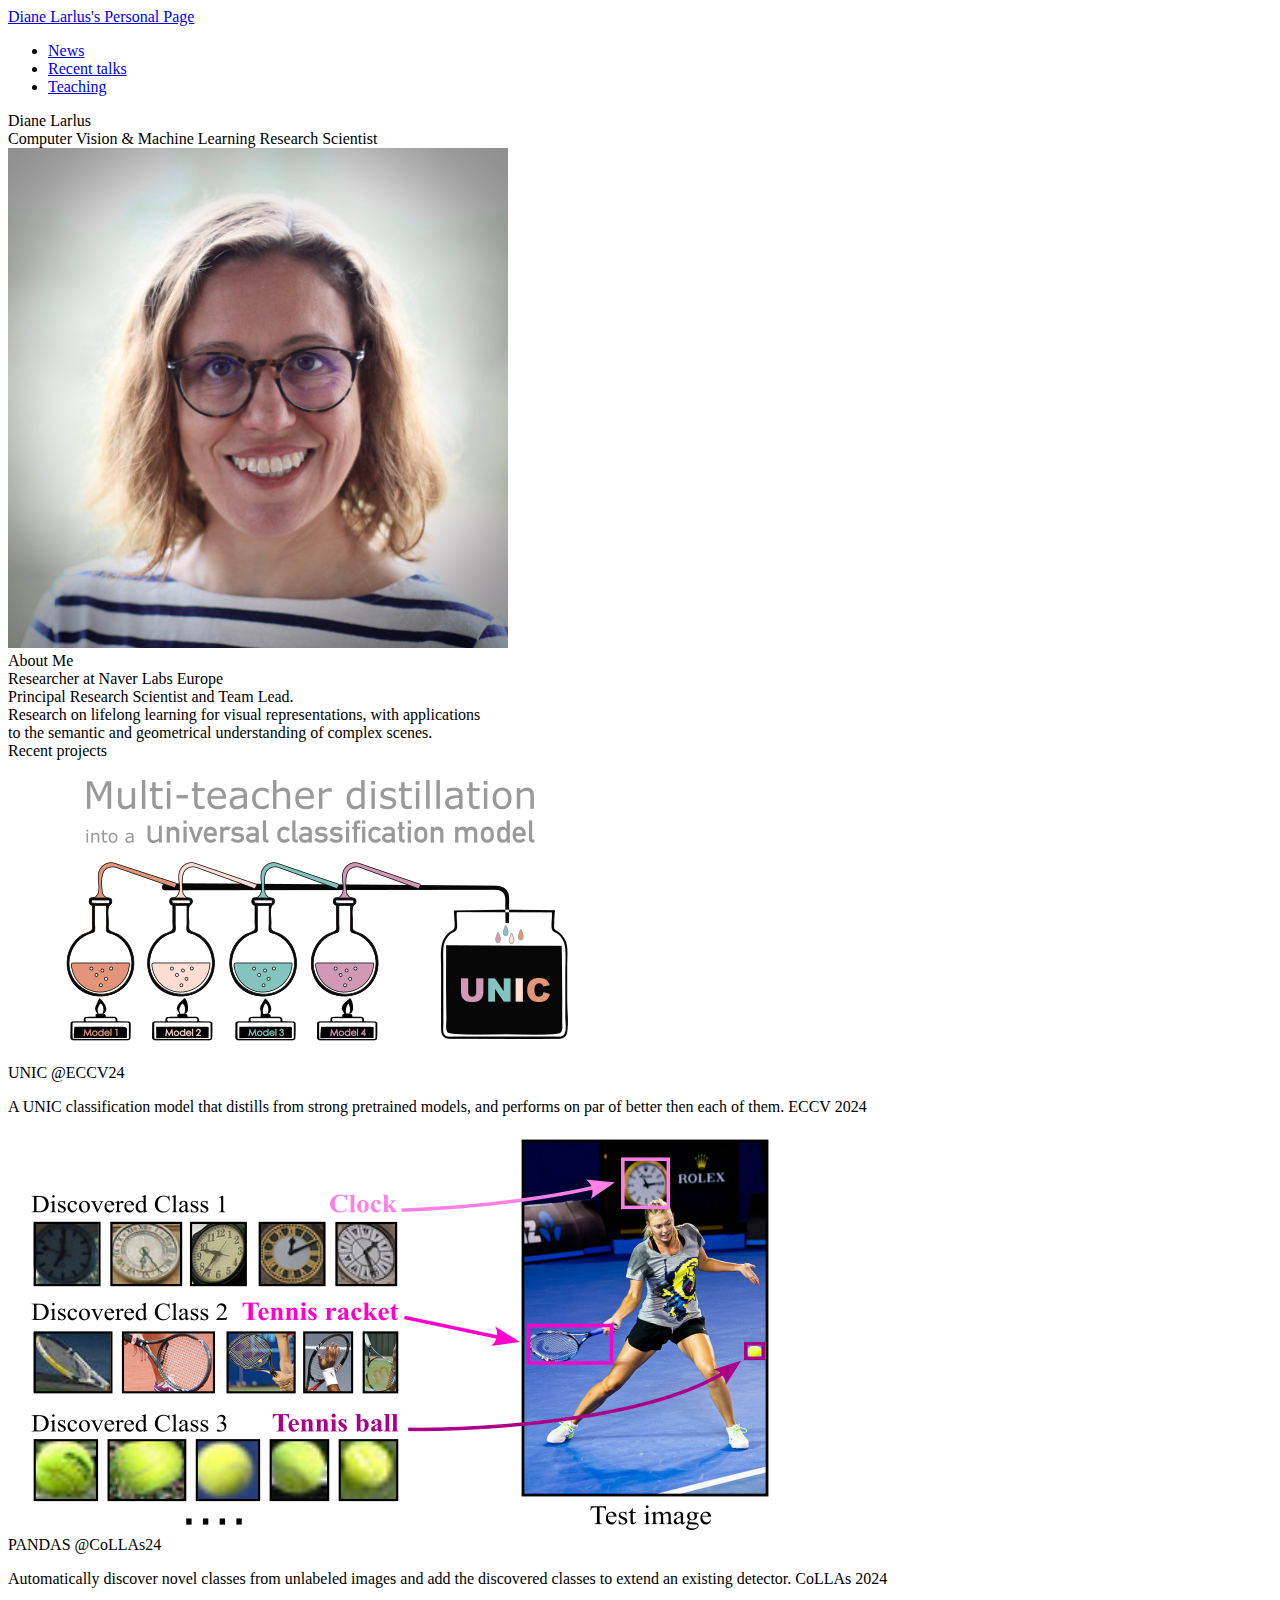
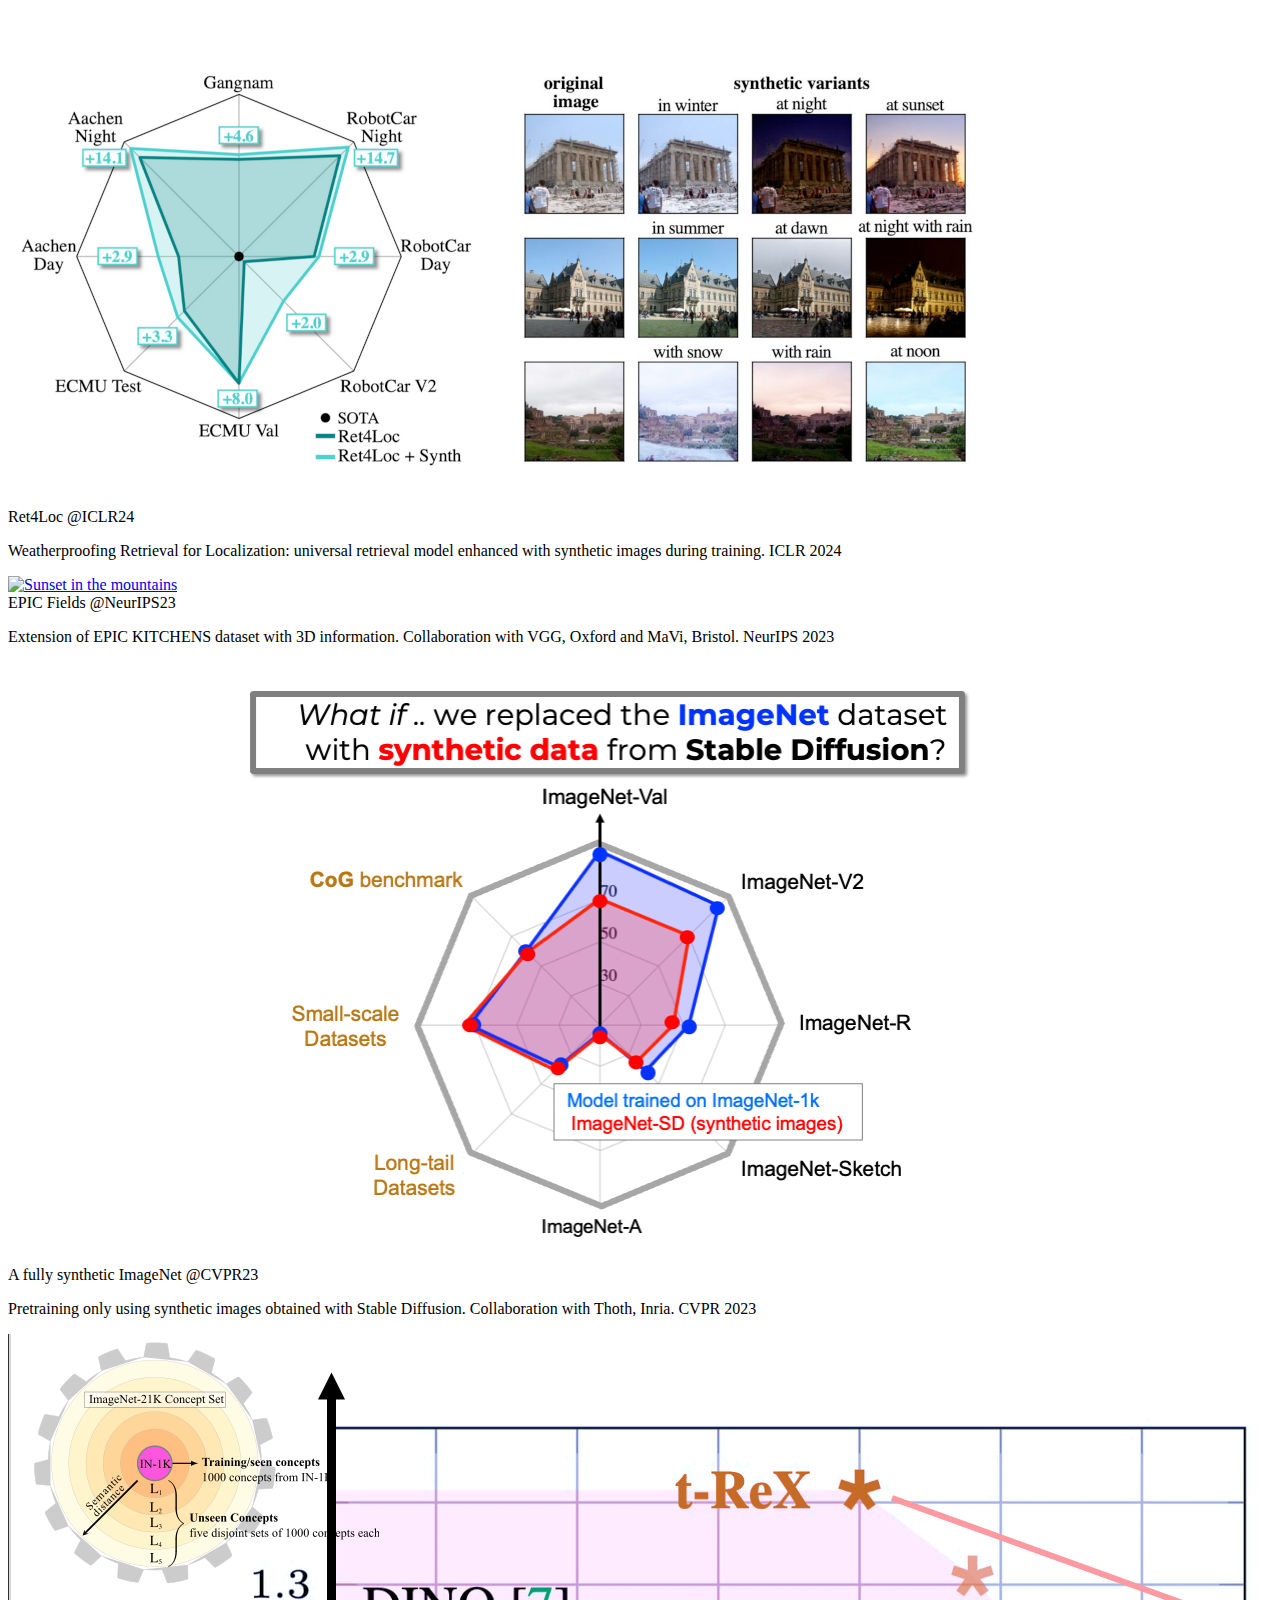
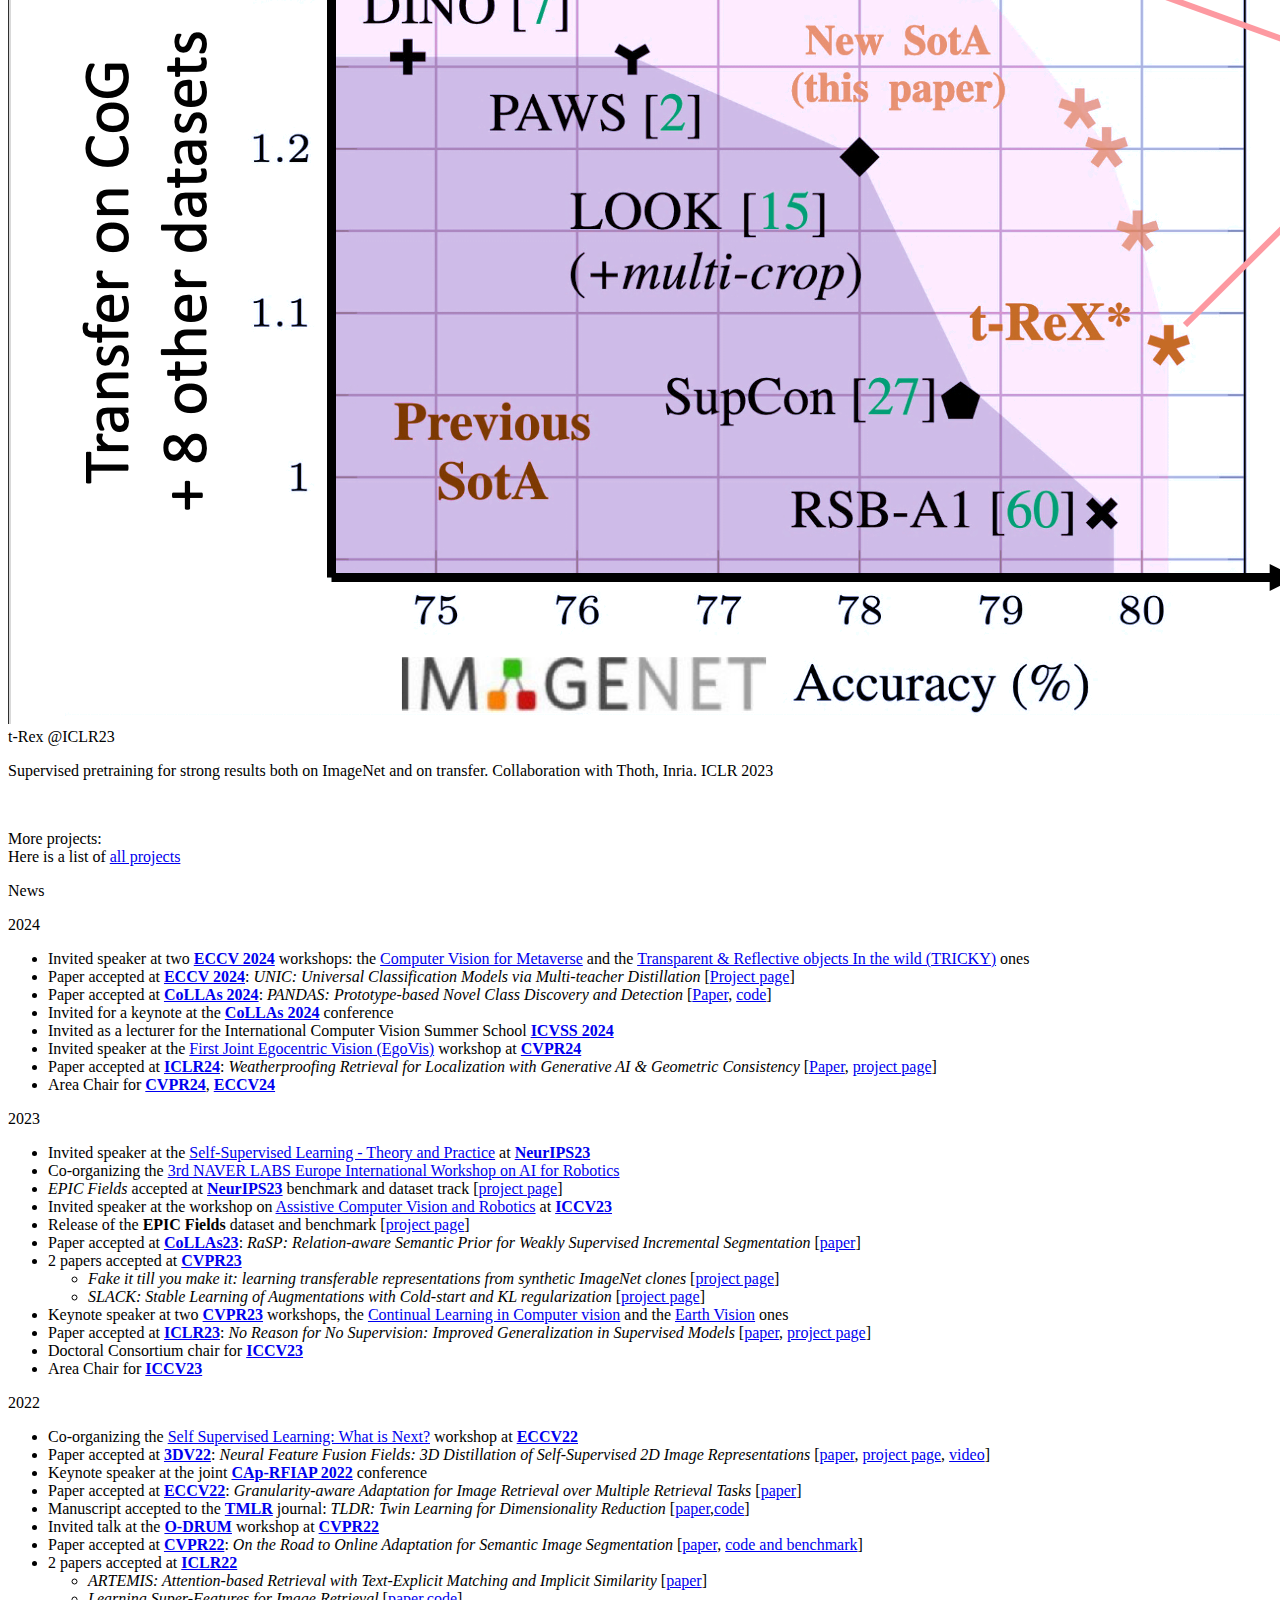
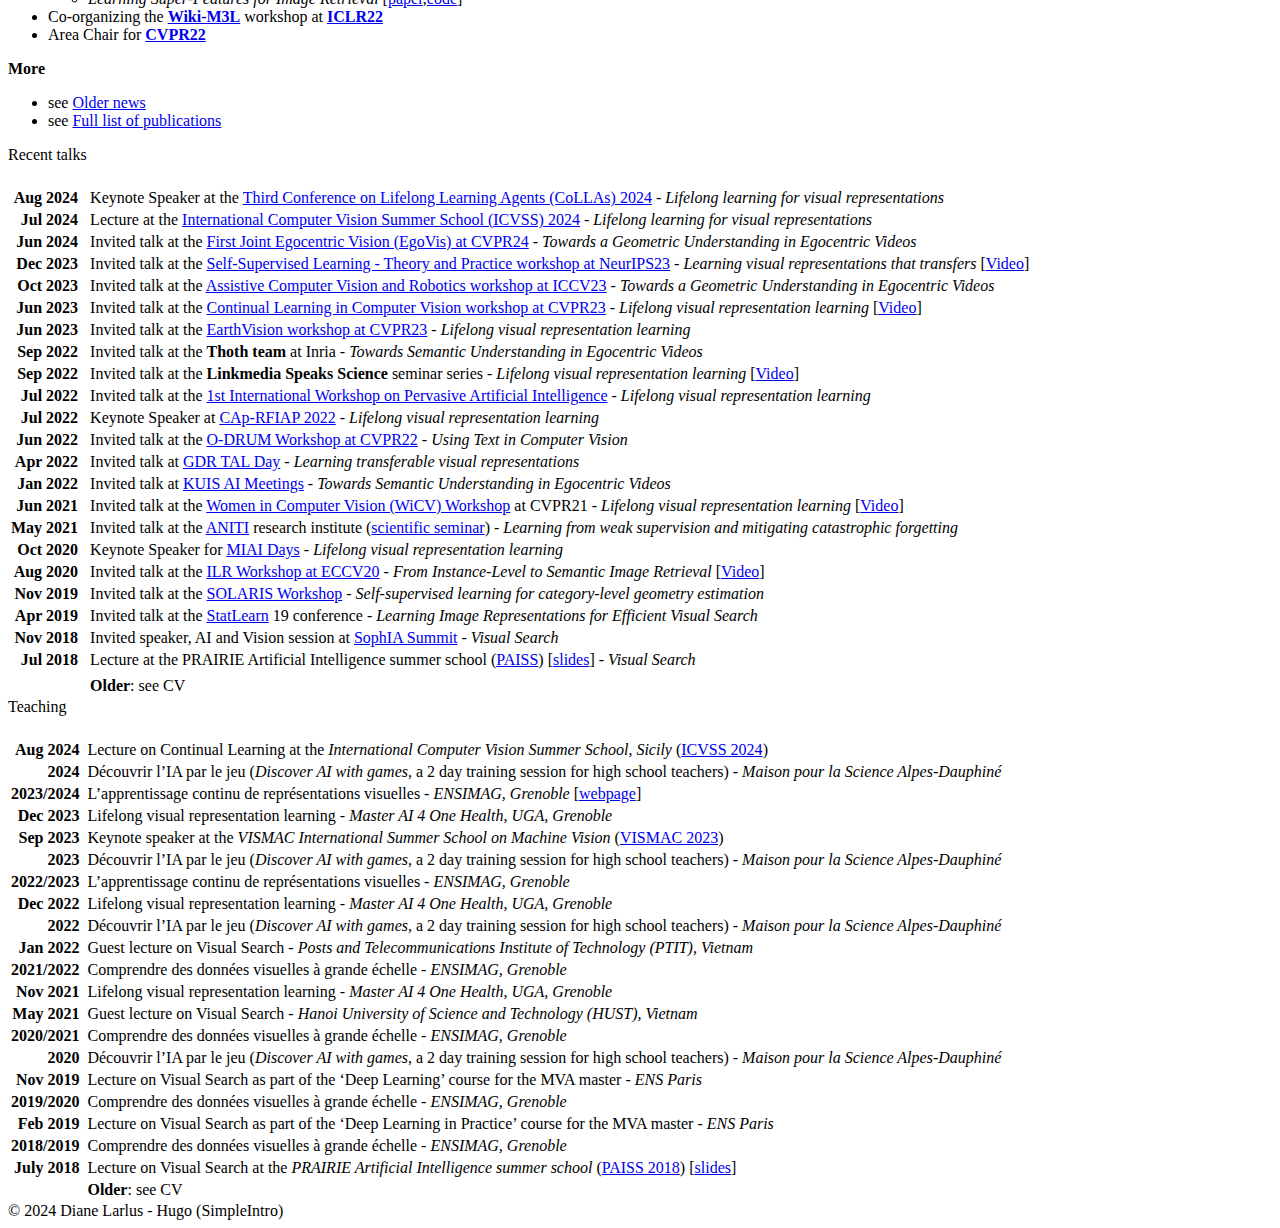
==== commit 94050a41: "update" ====
--- a/index.html
+++ b/index.html
@@ -1,7 +1,7 @@
 <!DOCTYPE html>
 <html lang="en-us">
   <head>
-	<meta name="generator" content="Hugo 0.123.8">
+	<meta name="generator" content="Hugo 0.131.0">
     <meta charset="UTF-8" />
 <meta name="viewport" content="width=device-width, initial-scale=1.0" />
 <meta name="author" content="Diane Larlus">
@@ -10,8 +10,8 @@
 <link href="https://unpkg.com/tailwindcss@^1.0/dist/tailwind.min.css" rel="stylesheet">
 <script src="https://use.fontawesome.com/releases/v5.14.0/js/all.js"></script>
 <link rel="stylesheet" href="https://cdn.jsdelivr.net/gh/konpa/devicon@master/devicon.min.css">
-<link rel="stylesheet" href="/css/navbar.css" />
-<link rel="stylesheet" href="/css/index.css" />
+<link rel="stylesheet" href="//css/navbar.css" />
+<link rel="stylesheet" href="//css/index.css" />
 
 
 
@@ -52,19 +52,19 @@
     >
         <div
             class="wave wave1"
-            style="background-image: url('/img/wave.png');"
+            style="background-image: url('//img/wave.png');"
         ></div>
         <div
             class="wave wave2"
-            style="background-image: url('/img/wave.png');"
+            style="background-image: url('//img/wave.png');"
         ></div>
         <div
             class="wave wave3"
-            style="background-image: url('/img/wave.png');"
+            style="background-image: url('//img/wave.png');"
         ></div>
         <div
             class="wave wave4"
-            style="background-image: url('/img/wave.png');"
+            style="background-image: url('//img/wave.png');"
         ></div>
         <div class="centerAll">
             <div class="title text-6xl font-bold text-center">
@@ -90,6 +90,7 @@
 
                 <div class="flex mt-3 gap-3 text-xl">
                     
+                    <a href="https://europe.naverlabs.com/"><i class="fas fa-university"></i></a>
                     <a href="mailto:diane.larlus@naverlabs.com"><i class="fas fa-envelope"></i></a>
                     <a href="https://scholar.google.com.au/citations?user=nI2oJqkAAAAJ&amp;hl=en"><i class="fas fa-graduation-cap"></i></a>
                     <a href="https://twitter.com/dlarlus"><i class="fab fa-twitter"></i></a>
@@ -97,11 +98,11 @@
             </div>
             <div class="mt-4 md:mt-0 md:ml-0">
                 <div class="text-2xl font-bold">
-                    Researcher at Naver Labs Europe and MIAI Grenoble
+                    Researcher at Naver Labs Europe
                 </div>
                 <div class="text-lg mt-3">
                     <div>
-                        Principal Research Scientist and Team Lead at Naver Labs Europe.<br />Research on continual, incremental, online and self-supervised learning,<br />with applications to the understanding of the semantic and geometry of complex scenes. <br />
+                        Principal Research Scientist and Team Lead.<br />Research on lifelong learning for visual representations, with applications<br />to the semantic and geometrical understanding of complex scenes.<br />
                         
                     </div>
                 </div>
@@ -122,7 +123,41 @@
             >
                 
                 <div class="w-full rounded overflow-hidden shadow-lg">
-                    <a href="https://epic-kitchens.github.io/epic-fields/" target="_blank">
+                    <a href="https://europe.naverlabs.com/unic" target="_blank">
+                        <img
+                            class="w-full h-48"
+                            src="/img/unic.png"
+                            alt="Sunset in the mountains"
+                        />
+                    </a>
+                    <div class="px-6 py-4">
+                        <div class="font-bold text-xl mb-2">UNIC  @ECCV24</div>
+                        <p class="text-gray-700 text-base">
+                                    A UNIC classification model that distills from strong pretrained models, and performs on par of better then each of them. ECCV 2024
+    
+                        </p>
+                    </div>
+                </div>
+                
+                <div class="w-full rounded overflow-hidden shadow-lg">
+                    <a href="https://github.com/naver/pandas" target="_blank">
+                        <img
+                            class="w-full h-48"
+                            src="/img/pandas.png"
+                            alt="Sunset in the mountains"
+                        />
+                    </a>
+                    <div class="px-6 py-4">
+                        <div class="font-bold text-xl mb-2">PANDAS  @CoLLAs24</div>
+                        <p class="text-gray-700 text-base">
+                                    Automatically discover novel classes from unlabeled images and add the discovered classes to extend an existing detector. CoLLAs 2024
+    
+                        </p>
+                    </div>
+                </div>
+                
+                <div class="w-full rounded overflow-hidden shadow-lg">
+                    <a href="https://europe.naverlabs.com/ret4loc" target="_blank">
                         <img
                             class="w-full h-48"
                             src="/img/Ret4Loc.png"
@@ -175,24 +210,6 @@
                 </div>
                 
                 <div class="w-full rounded overflow-hidden shadow-lg">
-                    <a href="https://europe.naverlabs.com/slack-stable-learning-of-augmentations-with-cold-start-and-kl-regularization//" target="_blank">
-                        <img
-                            class="w-full h-48"
-                            src="/img/slack.png"
-                            alt="Sunset in the mountains"
-                        />
-                    </a>
-                    <div class="px-6 py-4">
-                        <div class="font-bold text-xl mb-2">SLACK @CVPR23</div>
-                        <p class="text-gray-700 text-base">
-                                    Automatic data-augmentation for classification. 
-        Collaboration with Thoth, Inria. ICLR 2023
-    
-                        </p>
-                    </div>
-                </div>
-                
-                <div class="w-full rounded overflow-hidden shadow-lg">
                     <a href="https://europe.naverlabs.com/research/computer-vision/improving-the-generalization-of-supervised-models/" target="_blank">
                         <img
                             class="w-full h-48"
@@ -210,24 +227,6 @@
                     </div>
                 </div>
                 
-                <div class="w-full rounded overflow-hidden shadow-lg">
-                    <a href="https://www.robots.ox.ac.uk/~vadim/n3f/" target="_blank">
-                        <img
-                            class="w-full h-48"
-                            src="/img/N3F.gif"
-                            alt="Sunset in the mountains"
-                        />
-                    </a>
-                    <div class="px-6 py-4">
-                        <div class="font-bold text-xl mb-2">N3F @3DV22</div>
-                        <p class="text-gray-700 text-base">
-                                    Fusing SSL (eg DINO) 2D representations with NeRF-like models using distillation. 
-        Collaboration with VGG, Oxford. 3DV 2022
-    
-                        </p>
-                    </div>
-                </div>
-                
             </div>
             
             <p> <br/> <div class="font-bold text-xl mb-2">More projects:</div> Here is a list of  <a href="/older_projects">all projects</a>  </p>
@@ -251,8 +250,12 @@
             <div>
                 <p>2024</p>
 <ul>
+<li>Invited speaker at two <a href="https://eccv.ecva.net"><strong>ECCV 2024</strong></a> workshops: the <a href="https://sites.google.com/view/cv4metaverse-2024/">Computer Vision for Metaverse</a> and the <a href="https://sites.google.com/view/eccv24-tricky-workshop/home">Transparent &amp; Reflective objects In the wild (TRICKY)</a> ones</li>
+<li>Paper accepted at <a href="https://eccv.ecva.net/"><strong>ECCV 2024</strong></a>: <em>UNIC: Universal Classification Models via Multi-teacher Distillation</em> [<a href="https://europe.naverlabs.com/unic">Project page</a>]</li>
+<li>Paper accepted at <a href="https://lifelong-ml.cc/"><strong>CoLLAs 2024</strong></a>: <em>PANDAS: Prototype-based Novel Class Discovery and Detection</em> [<a href="https://arxiv.org/pdf/2402.17420">Paper</a>, <a href="https://github.com/naver/pandas">code</a>]</li>
 <li>Invited for a keynote at the <a href="https://lifelong-ml.cc/"><strong>CoLLAs 2024</strong></a> conference</li>
 <li>Invited as a lecturer for the International Computer Vision Summer School <a href="https://iplab.dmi.unict.it/icvss2024/"><strong>ICVSS 2024</strong></a></li>
+<li>Invited speaker at the <a href="https://egovis.github.io/cvpr24/">First Joint Egocentric Vision (EgoVis)</a> workshop at <a href="https://cvpr.thecvf.com/Conferences/2024"><strong>CVPR24</strong></a></li>
 <li>Paper accepted at <a href="https://iclr.cc/"><strong>ICLR24</strong></a>: <em>Weatherproofing Retrieval for Localization with Generative AI &amp; Geometric Consistency</em> [<a href="https://arxiv.org/abs/2402.09237">Paper</a>, <a href="https://europe.naverlabs.com/research/computer-vision/weatherproofing-retrieval-for-localization-with-generative-ai-and-geometric-consistency/">project page</a>]</li>
 <li>Area Chair for <a href="https://cvpr.thecvf.com/"><strong>CVPR24</strong></a>, <a href="https://eccv2024.ecva.net/"><strong>ECCV24</strong></a></li>
 </ul>
@@ -321,6 +324,21 @@
 </thead>
 <tbody>
 <tr>
+<td style="text-align:right"><strong>Aug 2024</strong></td>
+<td> </td>
+<td>Keynote Speaker at the <a href="https://lifelong-ml.cc/">Third Conference on Lifelong Learning Agents (CoLLAs) 2024</a> - <em>Lifelong learning for visual representations</em></td>
+</tr>
+<tr>
+<td style="text-align:right"><strong>Jul 2024</strong></td>
+<td> </td>
+<td>Lecture at the <a href="https://iplab.dmi.unict.it/icvss2024/">International Computer Vision Summer School (ICVSS) 2024</a> - <em>Lifelong learning for visual representations</em></td>
+</tr>
+<tr>
+<td style="text-align:right"><strong>Jun 2024</strong></td>
+<td> </td>
+<td>Invited talk at the <a href="https://egovis.github.io/cvpr24/">First Joint Egocentric Vision (EgoVis) at CVPR24</a> - <em>Towards a Geometric Understanding in Egocentric Videos</em></td>
+</tr>
+<tr>
 <td style="text-align:right"><strong>Dec 2023</strong></td>
 <td> </td>
 <td>Invited talk at the <a href="https://sslneurips23.github.io"> Self-Supervised Learning - Theory and Practice workshop at NeurIPS23</a> - <em>Learning visual representations that transfers</em>  [<a href="https://neurips.cc/virtual/2023/84303">Video</a>]</td>
@@ -328,7 +346,7 @@
 <tr>
 <td style="text-align:right"><strong>Oct 2023</strong></td>
 <td> </td>
-<td>Invited talk at the <a href="https://iplab.dmi.unict.it/acvr2023/">Assistive Computer Vision and Robotics workshop at ICCV23</a> - <em>Towards Geometric Understanding in Egocentric Videos</em></td>
+<td>Invited talk at the <a href="https://iplab.dmi.unict.it/acvr2023/">Assistive Computer Vision and Robotics workshop at ICCV23</a> - <em>Towards a Geometric Understanding in Egocentric Videos</em></td>
 </tr>
 <tr>
 <td style="text-align:right"><strong>Jun 2023</strong></td>
@@ -450,6 +468,11 @@
 </thead>
 <tbody>
 <tr>
+<td style="text-align:right"><strong>Aug 2024</strong></td>
+<td></td>
+<td>Lecture on Continual Learning at the <em>International Computer Vision Summer School, Sicily</em> (<a href="https://iplab.dmi.unict.it/icvss2024/">ICVSS 2024</a>)</td>
+</tr>
+<tr>
 <td style="text-align:right"><strong>2024</strong></td>
 <td></td>
 <td>Découvrir l’IA par le jeu (<em>Discover AI with games</em>, a 2 day training session for high school teachers) - <em>Maison pour la Science Alpes-Dauphiné</em></td>
@@ -467,7 +490,7 @@
 <tr>
 <td style="text-align:right"><strong>Sep 2023</strong></td>
 <td></td>
-<td>Keynote speaker at the <em>VISMAC</em> International Summer School on Machine Vision (<a href="https://vismac23.github.io">VISMAC 2023</a>)</td>
+<td>Keynote speaker at the <em>VISMAC International Summer School on Machine Vision</em> (<a href="https://vismac23.github.io">VISMAC 2023</a>)</td>
 </tr>
 <tr>
 <td style="text-align:right"><strong>2023</strong></td>
@@ -542,7 +565,7 @@
 <tr>
 <td style="text-align:right"><strong>July 2018</strong></td>
 <td></td>
-<td>Lecture on Visual Search at the <em>PRAIRIE Artificial Intelligence summer school (<a href="https://project.inria.fr/paiss/program-2018/">PAISS 2018</a>)</em>  [<a href="thoth.inrialpes.fr/workshop/paiss2018/larlus-visual-search.pdf">slides</a>]</td>
+<td>Lecture on Visual Search at the <em>PRAIRIE Artificial Intelligence summer school</em> (<a href="https://project.inria.fr/paiss/program-2018/">PAISS 2018</a>) [<a href="thoth.inrialpes.fr/workshop/paiss2018/larlus-visual-search.pdf">slides</a>]</td>
 </tr>
 <tr>
 <td style="text-align:right"></td>
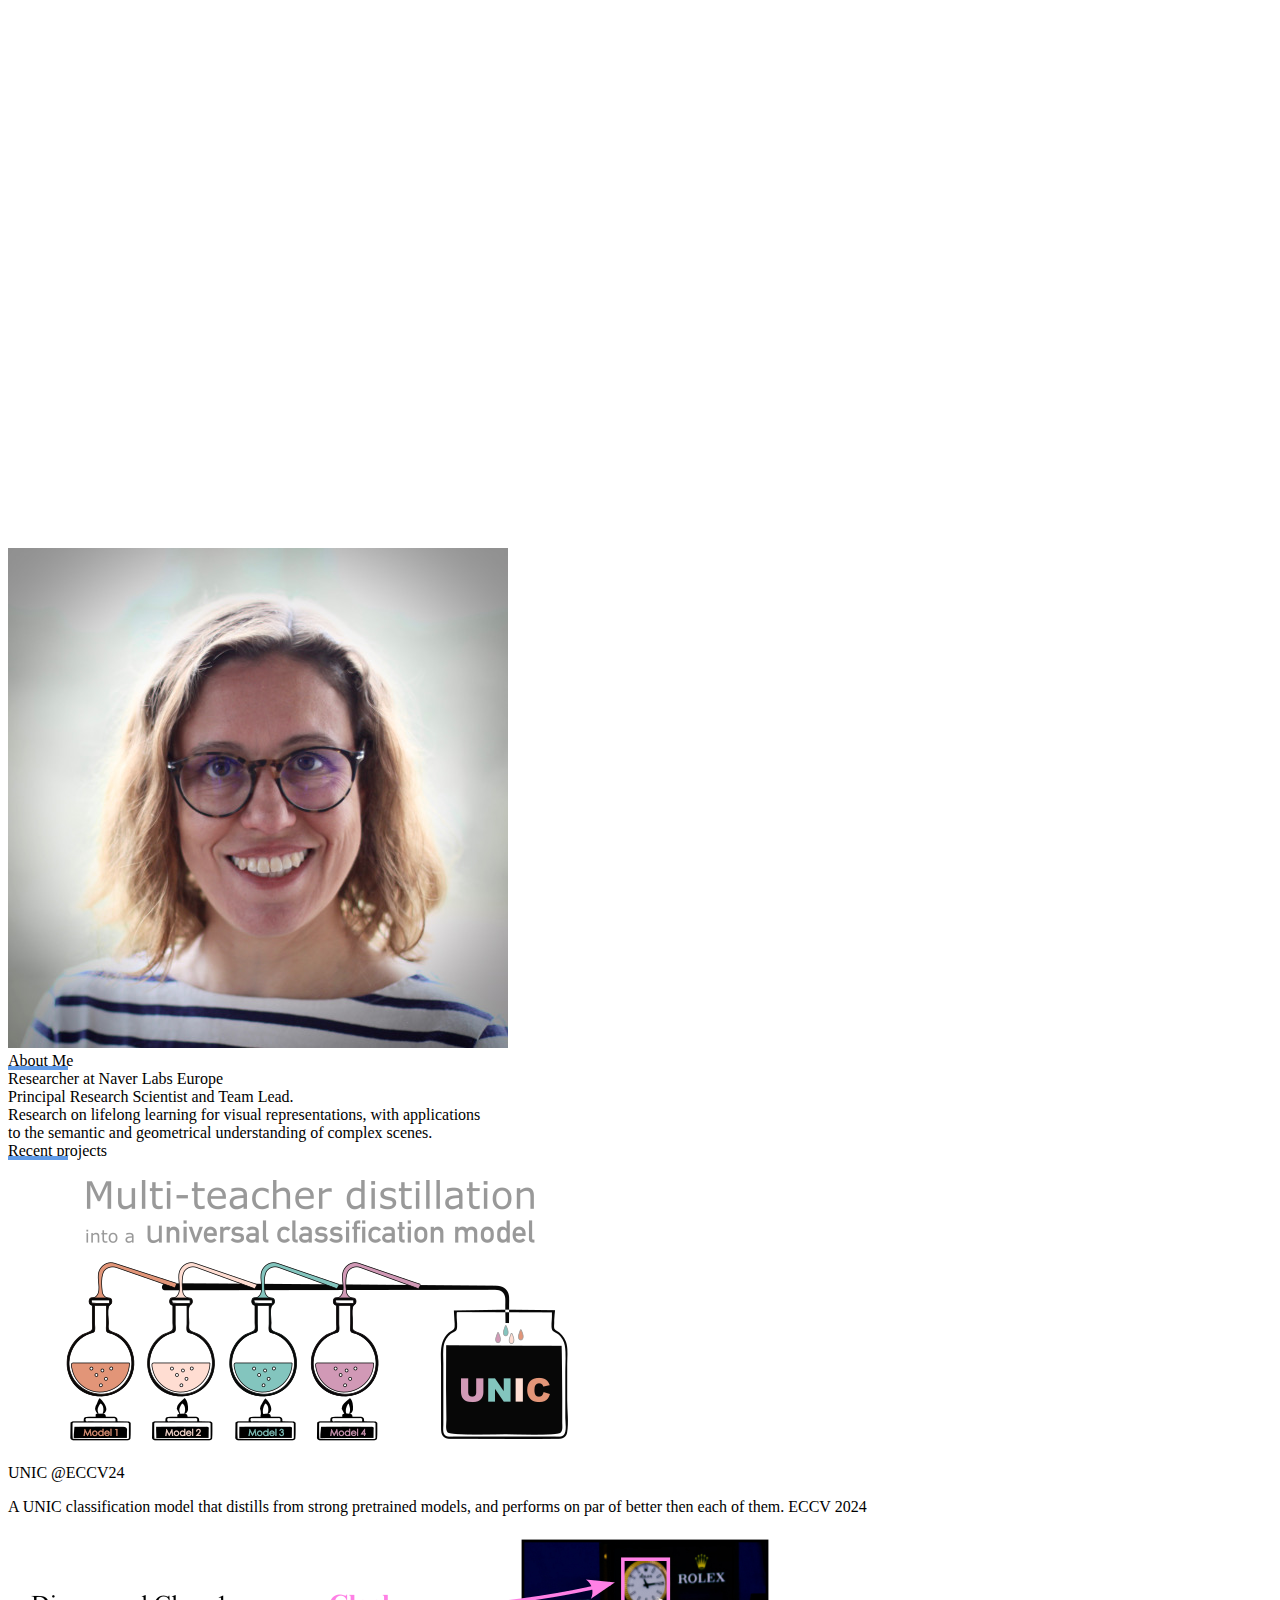
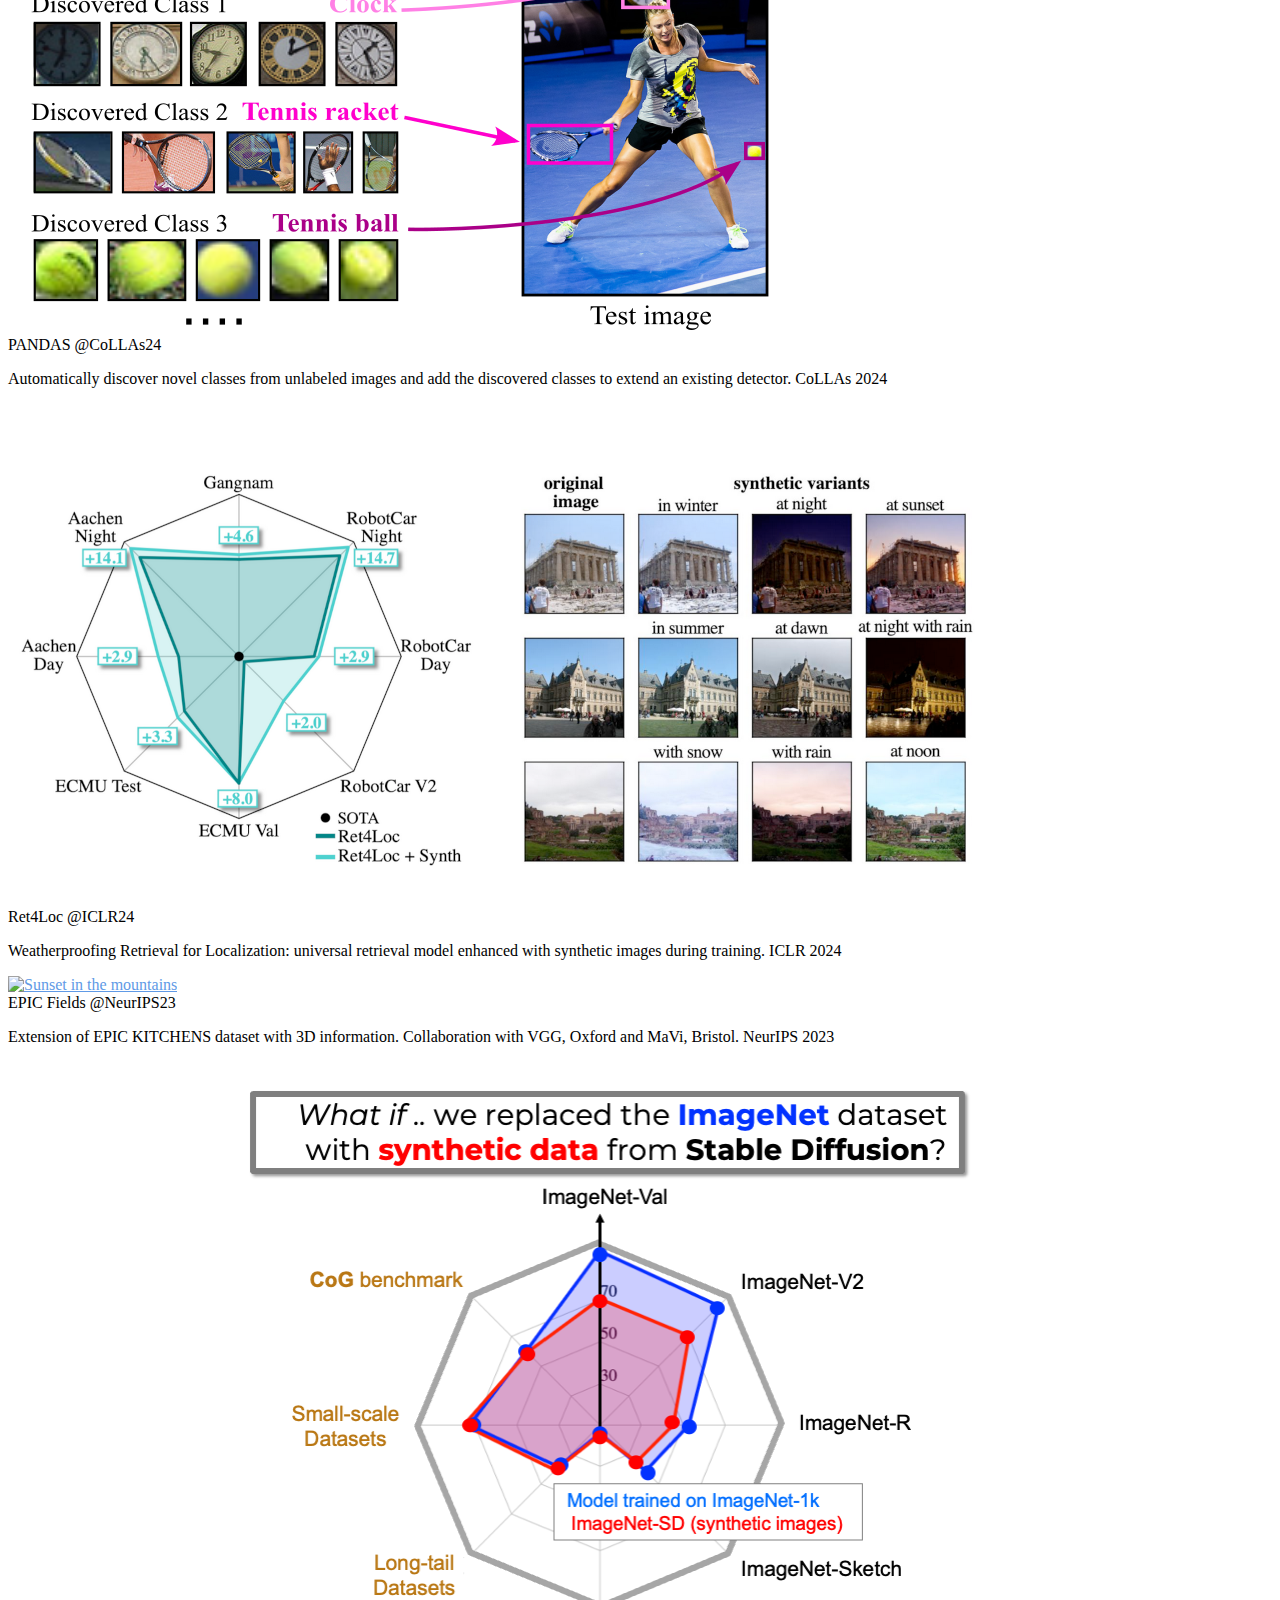
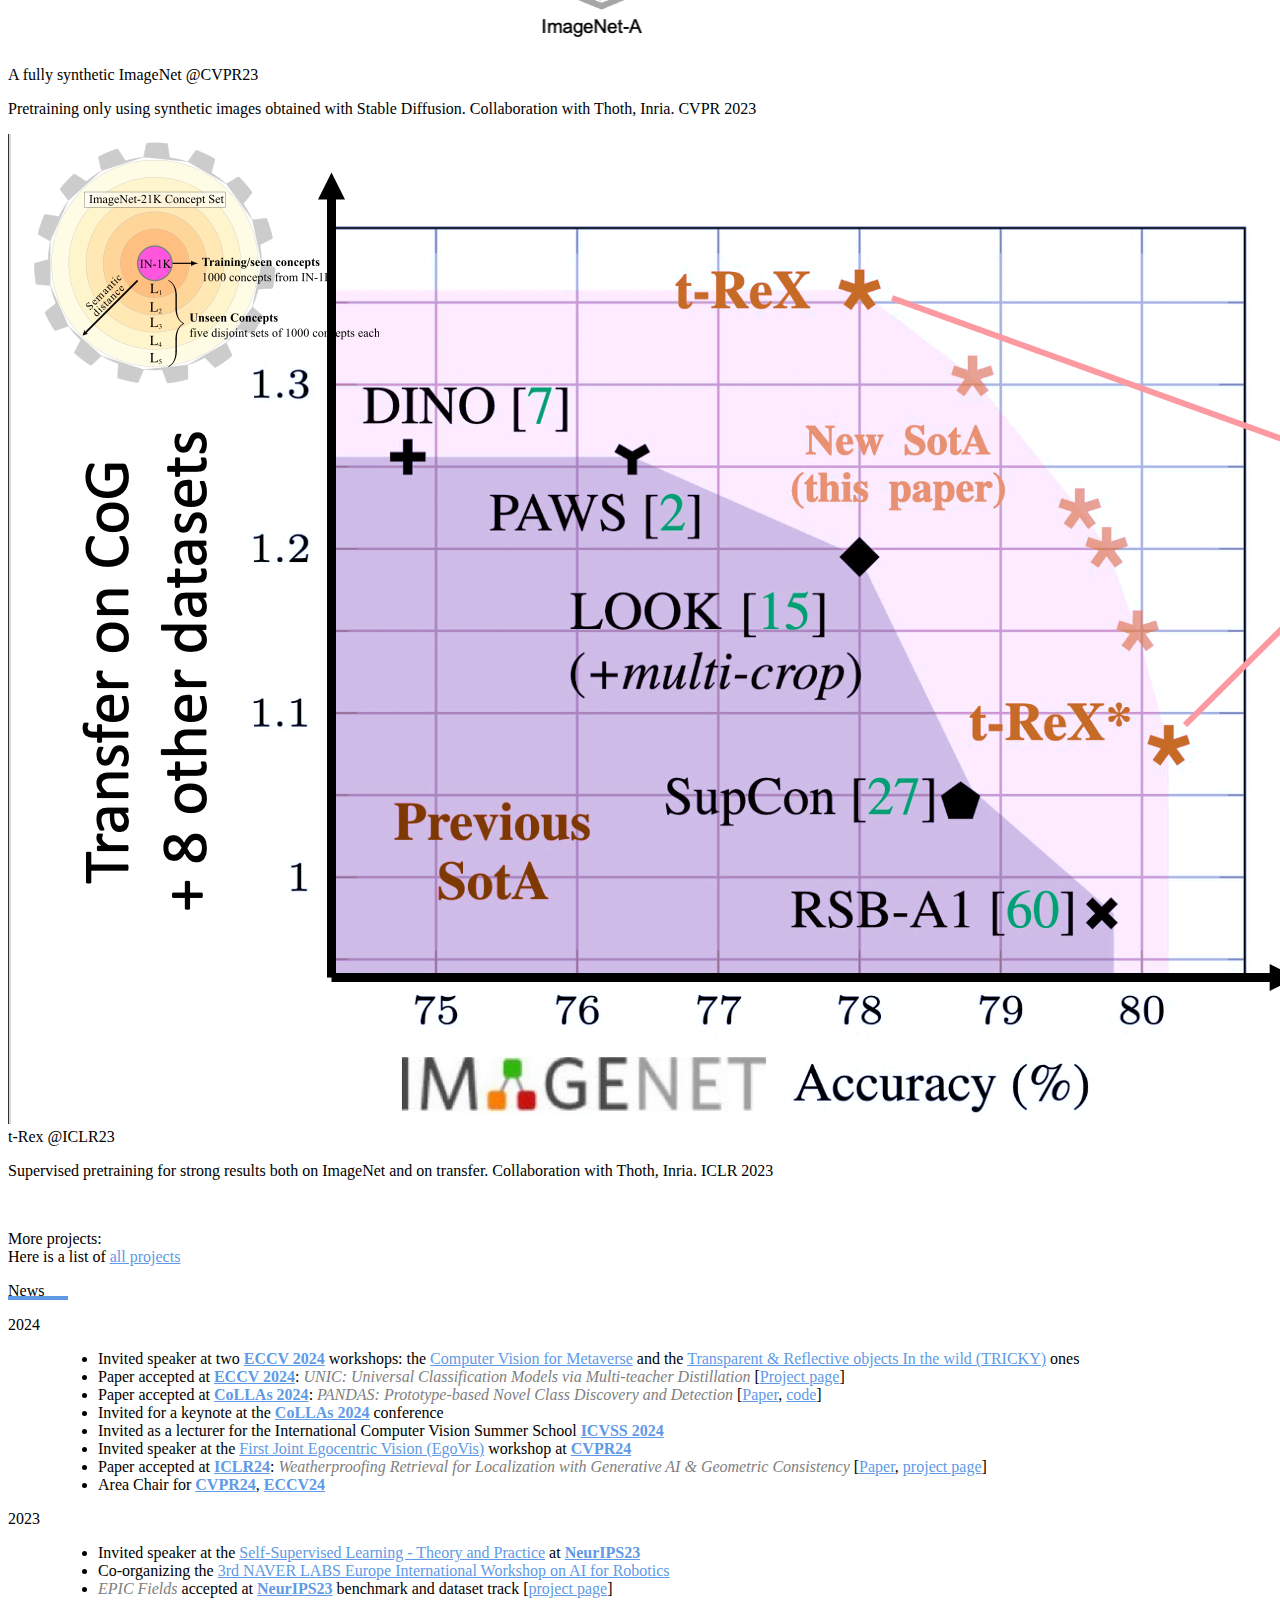
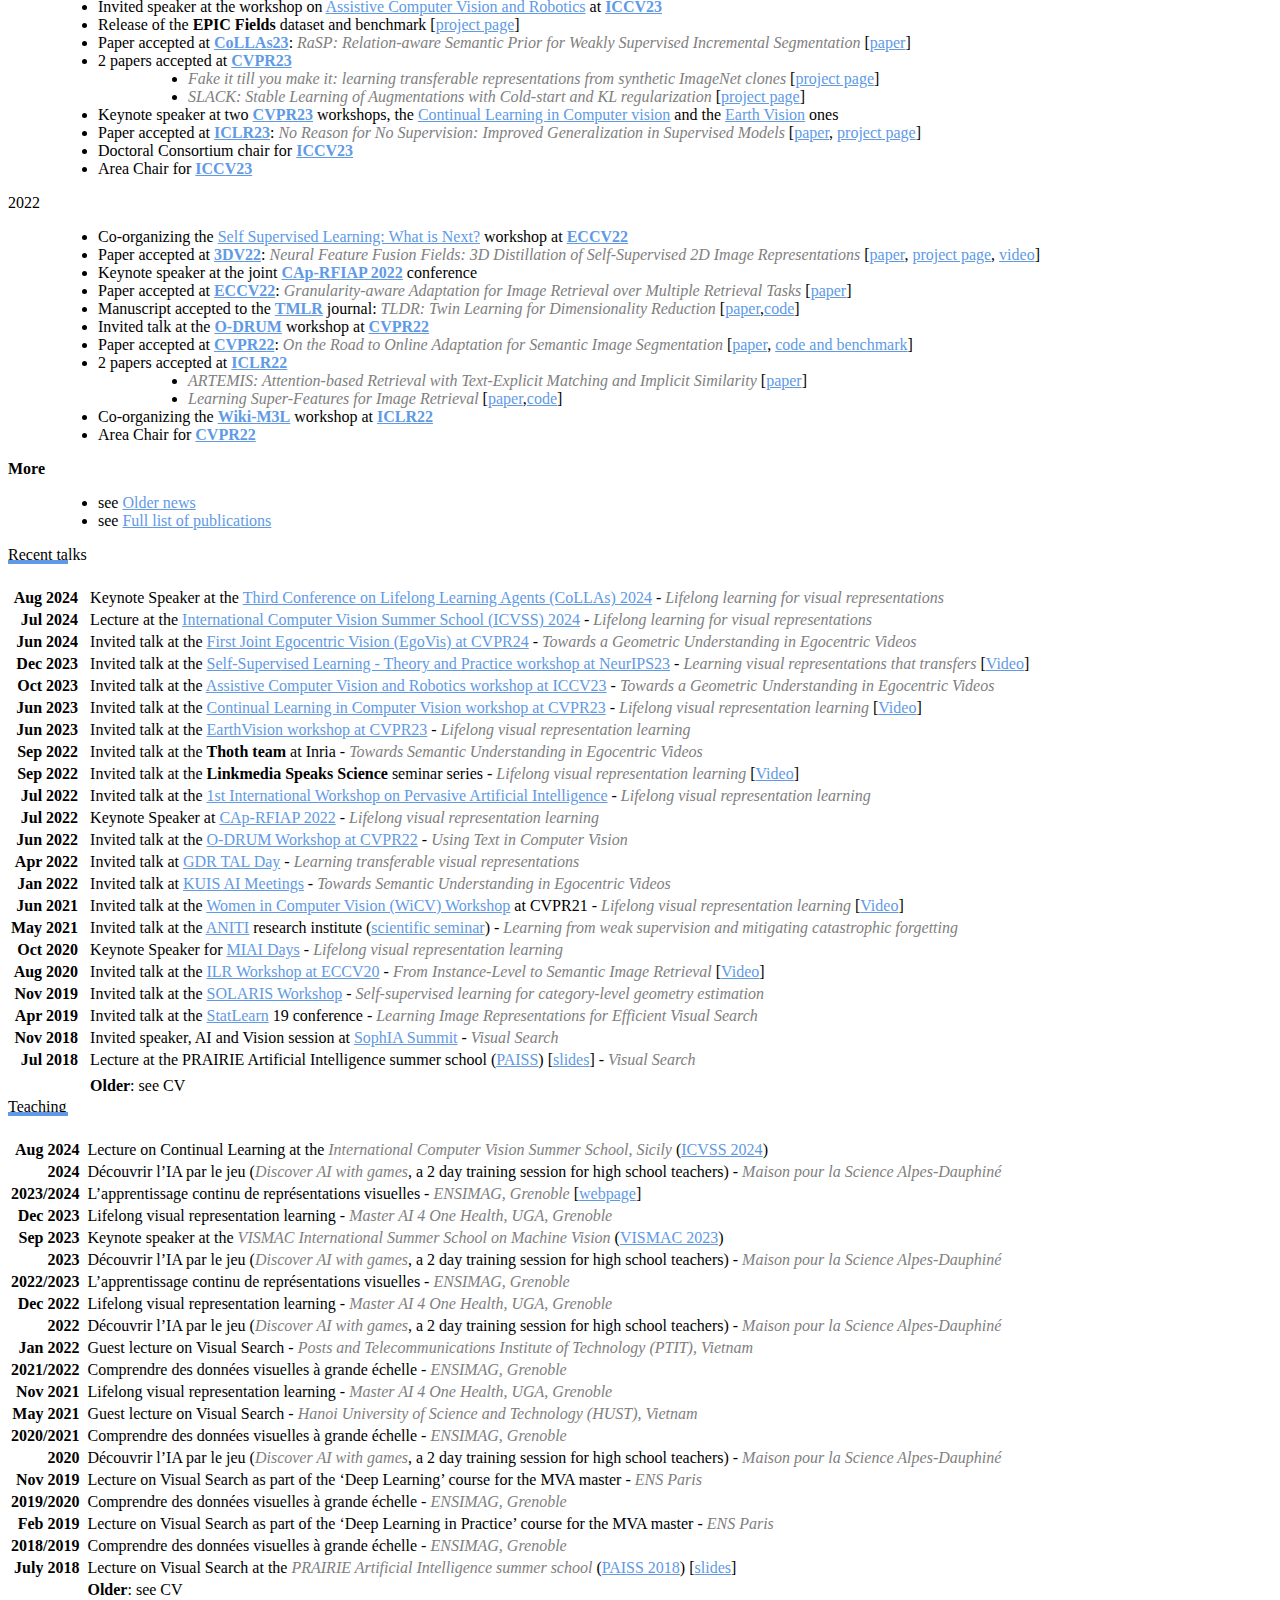
==== commit 0bd1f808: "update" ====
--- a/index.html
+++ b/index.html
@@ -10,10 +10,8 @@
 <link href="https://unpkg.com/tailwindcss@^1.0/dist/tailwind.min.css" rel="stylesheet">
 <script src="https://use.fontawesome.com/releases/v5.14.0/js/all.js"></script>
 <link rel="stylesheet" href="https://cdn.jsdelivr.net/gh/konpa/devicon@master/devicon.min.css">
-<link rel="stylesheet" href="//css/navbar.css" />
-<link rel="stylesheet" href="//css/index.css" />
-
-
+<link rel="stylesheet" href="css/navbar.css" />
+<link rel="stylesheet" href="css/index.css" />
 
 <script type="text/javascript">
  window.addEventListener('scroll', ()=>{
--- a/css/navbar.css
+++ b/css/navbar.css
@@ -0,0 +1,52 @@
+nav {
+  position: fixed;
+  top: 0;
+  left: 0;
+  width: 100%;
+  display: flex;
+  justify-content: space-between;
+  align-items: center;
+  transition: 0.6s;
+  padding: 40px 100px;
+  z-index: 600;
+}
+
+nav.onscroll {
+  padding: 5px 100px;
+  background: rgba(0, 0, 0, 0.5);
+}
+
+nav .logo {
+  position: relative;
+  font-weight: 200;
+  color: #fff;
+  text-decoration: none;
+  font-size: 1em;
+  letter-spacing: 1px;
+}
+
+nav ul {
+  position: relative;
+  display: flex;
+  justify-content: center;
+  align-items: center;
+}
+
+nav ul li {
+  position: relative;
+  list-style: none;
+}
+
+nav ul li a {
+  position: relative;
+  margin: 0 15px;
+  text-decoration: none;
+  color: #fff;
+  letter-spacing: 2px;
+  font-weight: 500px;
+  transition: 0.6s;
+}
+nav.onscroll .logo,
+nav.onscroll ul li a {
+  color: #fff;
+}
--- a/css/index.css
+++ b/css/index.css
@@ -0,0 +1,111 @@
+.centerAll {
+  position: absolute;
+  top: 45%;
+  left: 50%;
+  transform: translate(-50%, -50%);
+}
+
+#mainBG {
+  position: relative;
+  width: 100%;
+  height: 60vh;
+  overflow: hidden;
+  background-size: cover;
+  background-repeat: no-repeat;
+  color: #ffffff;
+}
+
+#mainBG .wave {
+  position: absolute;
+  bottom: 0;
+  left: 0;
+  width: 100%;
+  height: 80px;
+  background-size: 500px 80px;
+}
+
+#mainBG .wave.wave1 {
+  animation: wave-animate 100s linear infinite;
+  z-index: 303;
+  opacity: 1;
+  animation-delay: 0s;
+  bottom: 0;
+}
+#mainBG .wave.wave2 {
+  animation: wave-animate2 55s linear infinite;
+  z-index: 302;
+  opacity: 0.5;
+  animation-delay: -5s;
+  bottom: 10px;
+}
+#mainBG .wave.wave3 {
+  animation: wave-animate 30s linear infinite;
+  z-index: 301;
+  opacity: 0.2;
+  animation-delay: -2s;
+  bottom: 15;
+}
+#mainBG .wave.wave4 {
+  animation: wave-animate2 115s linear infinite;
+  z-index: 300;
+  opacity: 0.7;
+  animation-delay: -5s;
+  bottom: 20px;
+}
+
+@keyframes wave-animate {
+  0% {
+    background-position-x: 0;
+  }
+  100% {
+    background-position-x: 1000px;
+  }
+}
+
+@keyframes wave-animate2 {
+  0% {
+    background-position-x: 0;
+  }
+  100% {
+    background-position-x: -1000px;
+  }
+}
+
+.title-deco {
+  position: relative;
+}
+
+.title-deco::after {
+  position: absolute;
+  content: "";
+  width: 60px;
+  height: 4px;
+  background: #609ae6;
+  left: 0;
+  bottom: 0px;
+}
+
+#News ul{
+    list-style-position: inside;
+    list-style: disc;
+    margin-left: 50px;
+}
+
+a { color: #609ae6;
+  }
+
+a:hover { color: #2b4b75;
+  }
+
+em{
+    color: gray;
+}
+
+#Publications ul{
+    list-style: none;
+}
+
+
+#Teaching ul{
+    list-style: none;
+}
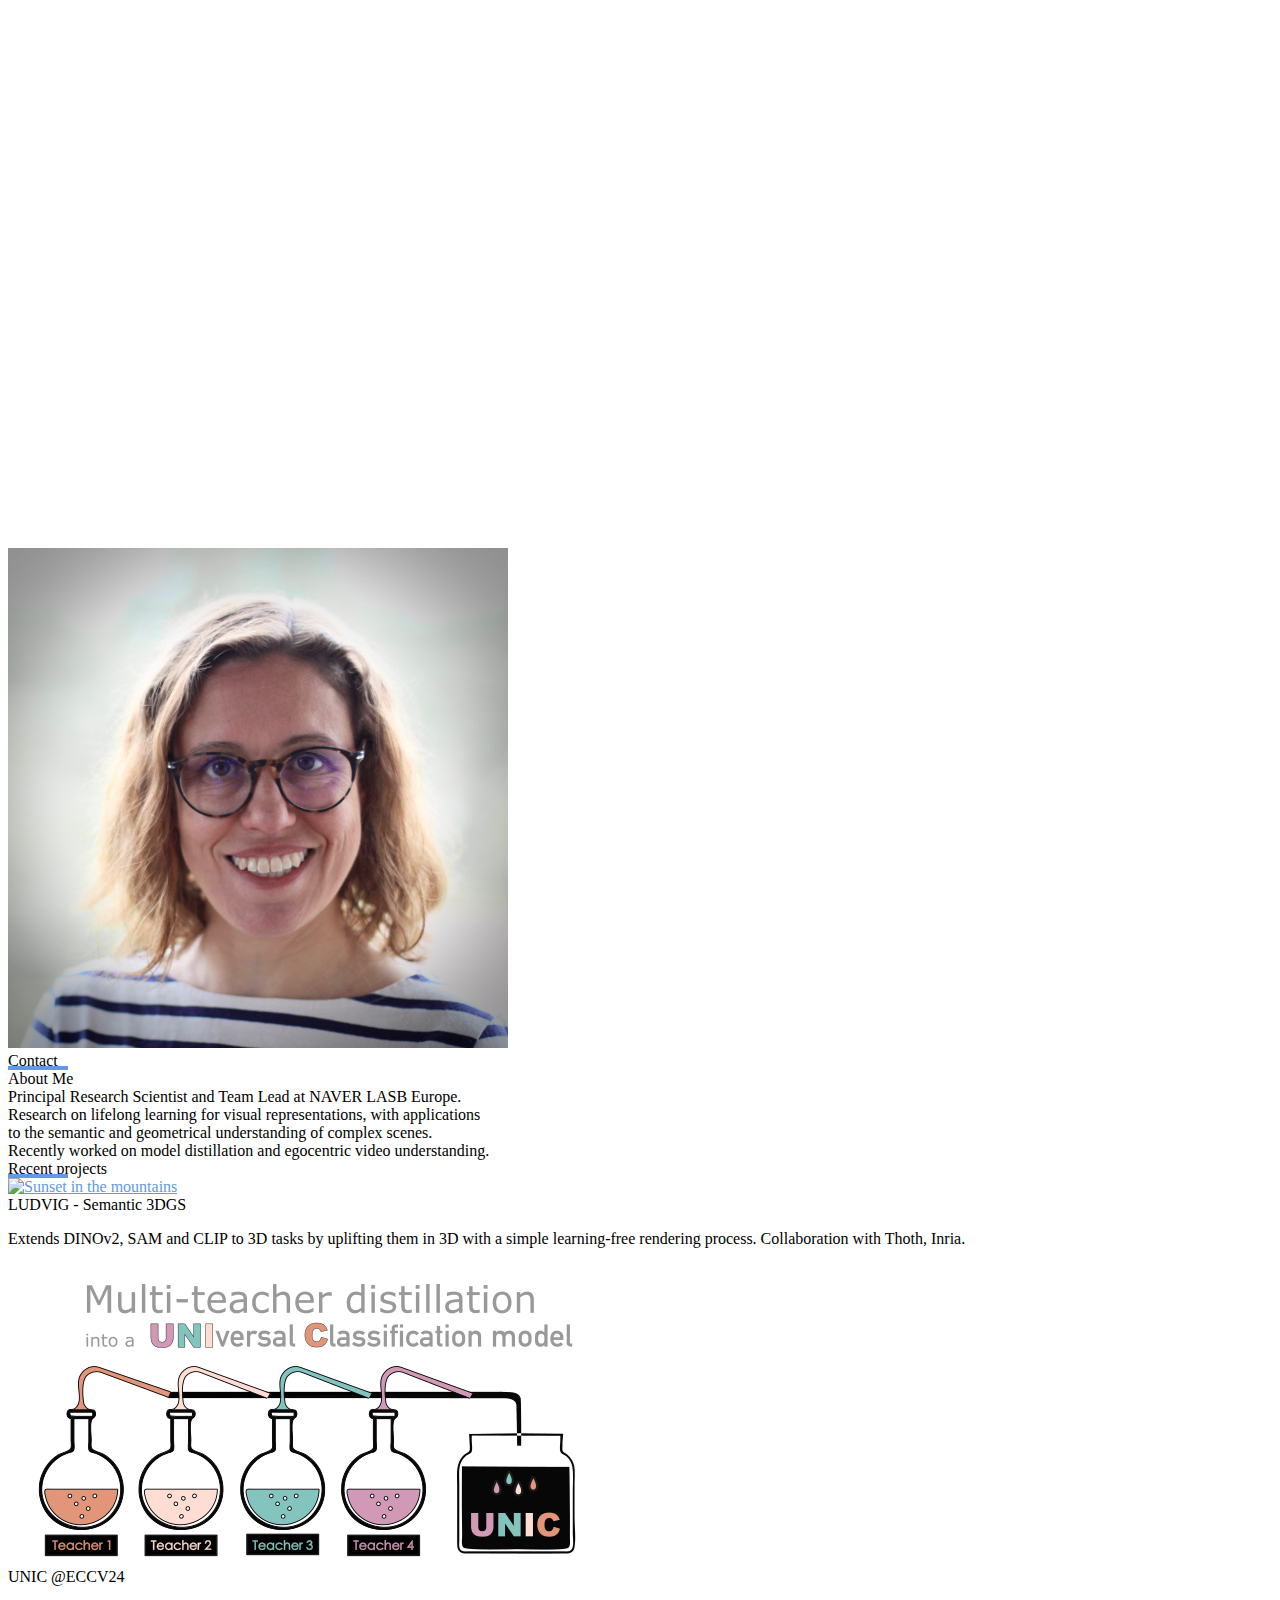
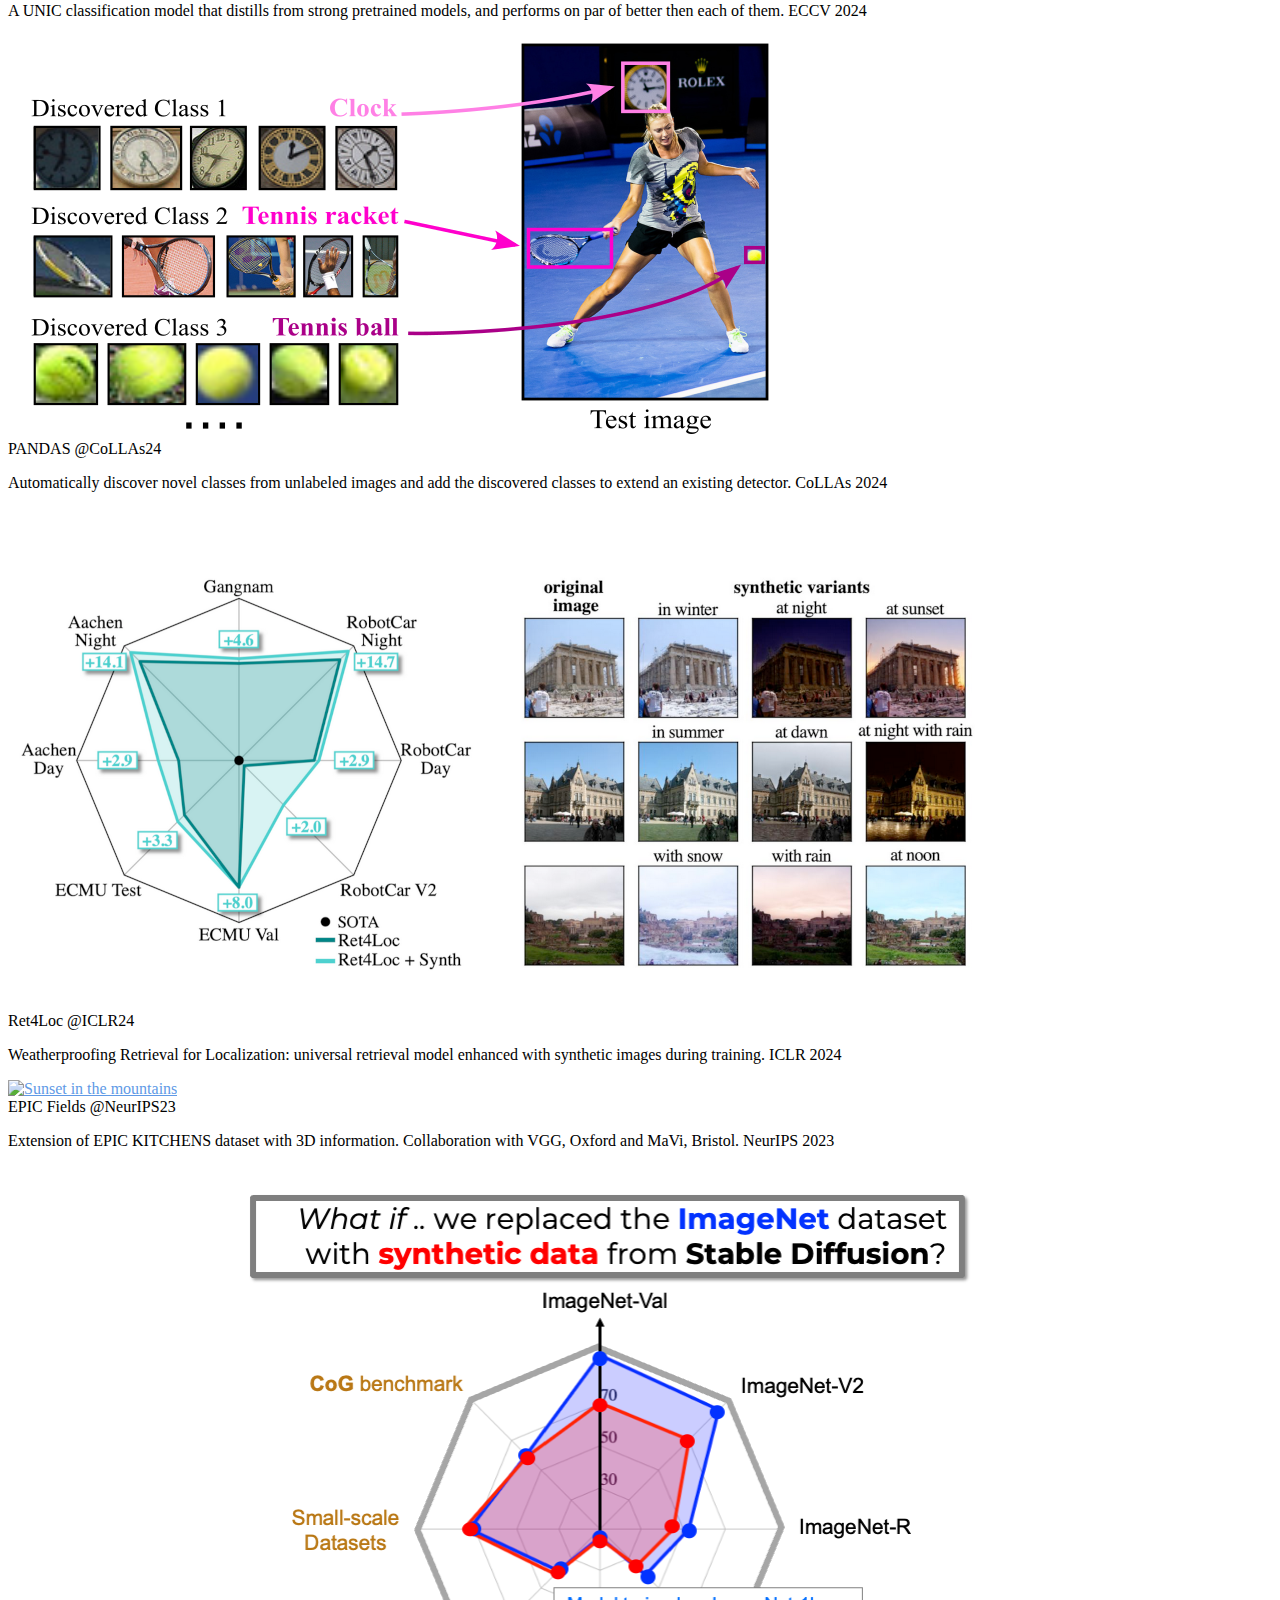
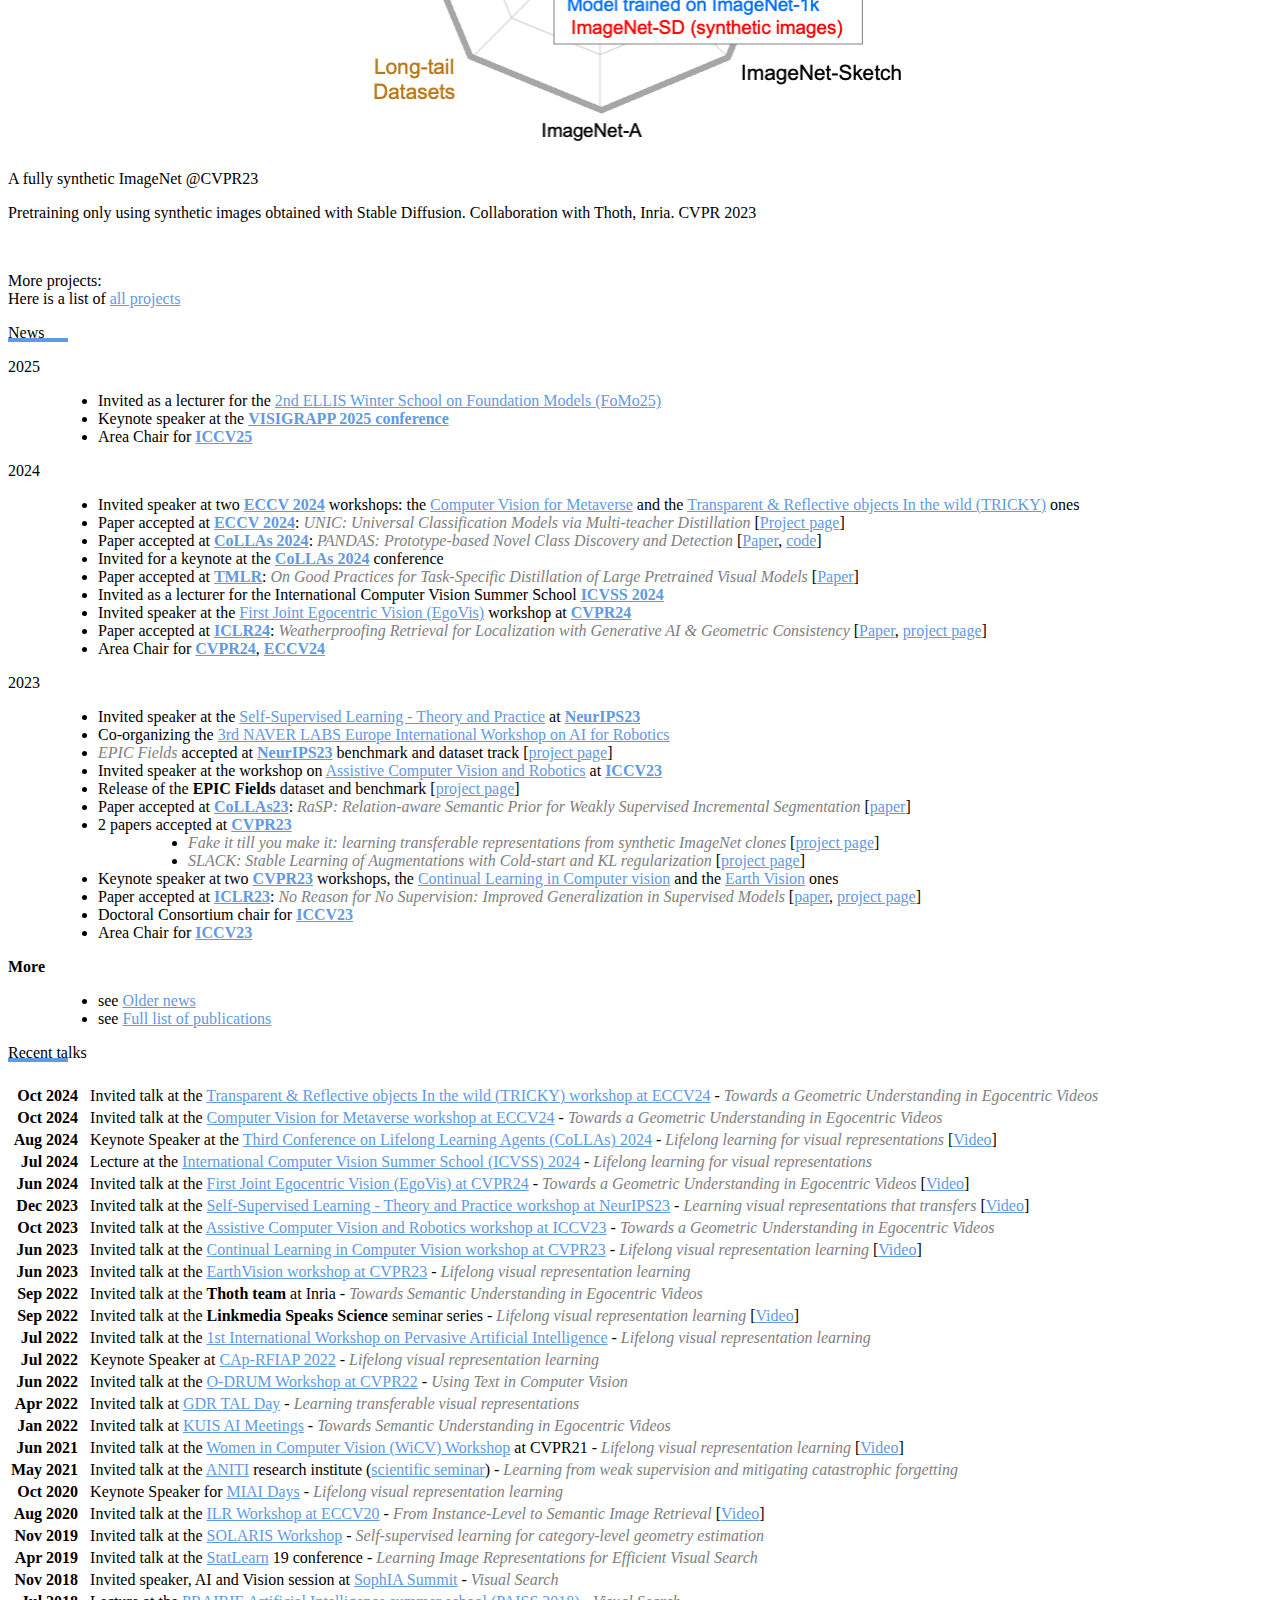
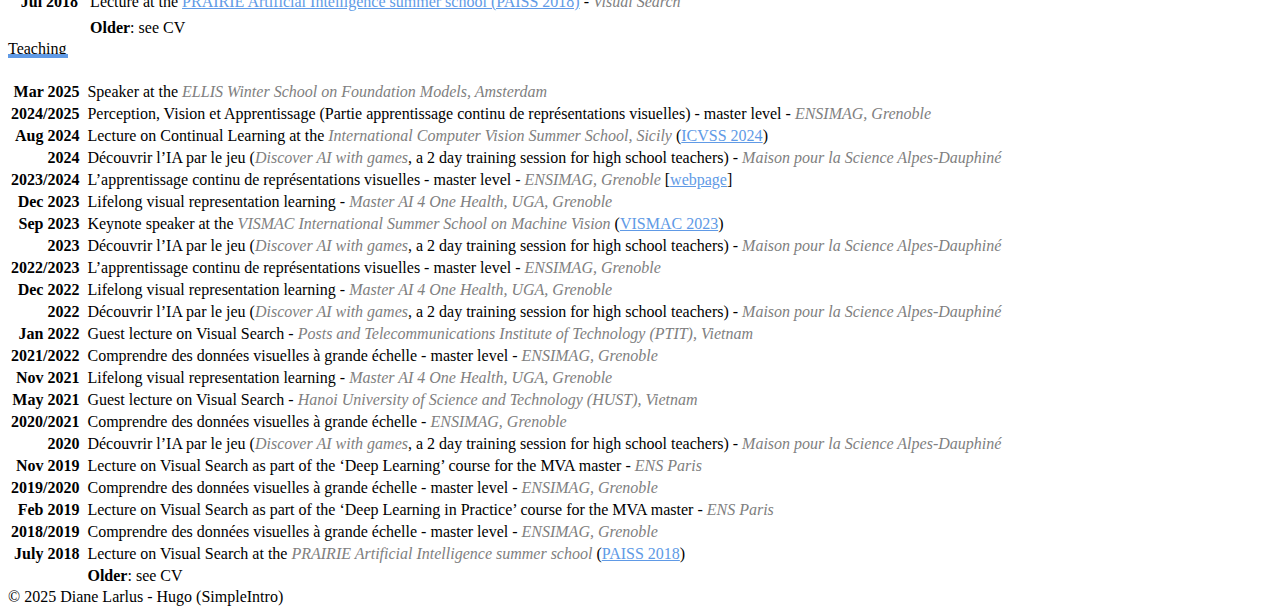
==== commit 7a89da47: "update" ====
--- a/index.html
+++ b/index.html
@@ -1,17 +1,16 @@
 <!DOCTYPE html>
 <html lang="en-us">
   <head>
-	<meta name="generator" content="Hugo 0.131.0">
+	<meta name="generator" content="Hugo 0.143.0">
     <meta charset="UTF-8" />
 <meta name="viewport" content="width=device-width, initial-scale=1.0" />
-<meta name="author" content="Diane Larlus">
-
-<link rel="shortcut icon" href="favicon.ico" type="image/x-icon">
+<meta name="author" content="">
+
 <link href="https://unpkg.com/tailwindcss@^1.0/dist/tailwind.min.css" rel="stylesheet">
-<script src="https://use.fontawesome.com/releases/v5.14.0/js/all.js"></script>
+<script src="https://use.fontawesome.com/releases/v6.7.2/js/all.js"></script>
 <link rel="stylesheet" href="https://cdn.jsdelivr.net/gh/konpa/devicon@master/devicon.min.css">
-<link rel="stylesheet" href="css/navbar.css" />
-<link rel="stylesheet" href="css/index.css" />
+<link rel="stylesheet" href="/css/navbar.css" />
+<link rel="stylesheet" href="/css/index.css" />
 
 <script type="text/javascript">
  window.addEventListener('scroll', ()=>{
@@ -24,7 +23,7 @@
   </head>
   <body>
       <nav class="pl-4 md:pl-24">
-  <a href="/" class="logo">Diane Larlus&#39;s Personal Page</a>
+  <a href="/" class="logo">Home</a>
   <ul class="hidden md:flex">
     
     <li>
@@ -50,19 +49,19 @@
     >
         <div
             class="wave wave1"
-            style="background-image: url('//img/wave.png');"
+            style="background-image: url('/img/wave.png');"
         ></div>
         <div
             class="wave wave2"
-            style="background-image: url('//img/wave.png');"
+            style="background-image: url('/img/wave.png');"
         ></div>
         <div
             class="wave wave3"
-            style="background-image: url('//img/wave.png');"
+            style="background-image: url('/img/wave.png');"
         ></div>
         <div
             class="wave wave4"
-            style="background-image: url('//img/wave.png');"
+            style="background-image: url('/img/wave.png');"
         ></div>
         <div class="centerAll">
             <div class="title text-6xl font-bold text-center">
@@ -83,7 +82,7 @@
                     alt="Profile"
                 />
                 <div class="text-3xl title-deco tracking-wide">
-  About Me
+  Contact
 </div>
 
                 <div class="flex mt-3 gap-3 text-xl">
@@ -92,15 +91,16 @@
                     <a href="mailto:diane.larlus@naverlabs.com"><i class="fas fa-envelope"></i></a>
                     <a href="https://scholar.google.com.au/citations?user=nI2oJqkAAAAJ&amp;hl=en"><i class="fas fa-graduation-cap"></i></a>
                     <a href="https://twitter.com/dlarlus"><i class="fab fa-twitter"></i></a>
+                    <a href="https://bsky.app/profile/dlarlus.bsky.social"><i class="fab fa-bluesky"></i></a>
                 </div>
             </div>
             <div class="mt-4 md:mt-0 md:ml-0">
                 <div class="text-2xl font-bold">
-                    Researcher at Naver Labs Europe
+                    About Me
                 </div>
                 <div class="text-lg mt-3">
                     <div>
-                        Principal Research Scientist and Team Lead.<br />Research on lifelong learning for visual representations, with applications<br />to the semantic and geometrical understanding of complex scenes.<br />
+                        Principal Research Scientist and Team Lead at NAVER LASB Europe.<br />Research on lifelong learning for visual representations, with applications<br />to the semantic and geometrical understanding of complex scenes.<br />Recently worked on model distillation and egocentric video understanding.<br />
                         
                     </div>
                 </div>
@@ -119,6 +119,23 @@
             <div
                 class="mt-8 grid grid-flow-row grid-cols-1 md:grid-cols-2 lg:grid-cols-3 gap-4"
             >
+                
+                <div class="w-full rounded overflow-hidden shadow-lg">
+                    <a href="https://juliettemarrie.github.io/ludvig" target="_blank">
+                        <img
+                            class="w-full h-48"
+                            src="/img/ludvig.gif"
+                            alt="Sunset in the mountains"
+                        />
+                    </a>
+                    <div class="px-6 py-4">
+                        <div class="font-bold text-xl mb-2">LUDVIG - Semantic 3DGS</div>
+                        <p class="text-gray-700 text-base">
+                                    Extends DINOv2, SAM and CLIP to 3D tasks by uplifting them in 3D with a simple learning-free rendering process. Collaboration with Thoth, Inria.
+    
+                        </p>
+                    </div>
+                </div>
                 
                 <div class="w-full rounded overflow-hidden shadow-lg">
                     <a href="https://europe.naverlabs.com/unic" target="_blank">
@@ -207,24 +224,6 @@
                     </div>
                 </div>
                 
-                <div class="w-full rounded overflow-hidden shadow-lg">
-                    <a href="https://europe.naverlabs.com/research/computer-vision/improving-the-generalization-of-supervised-models/" target="_blank">
-                        <img
-                            class="w-full h-48"
-                            src="/img/t-rex.png"
-                            alt="Sunset in the mountains"
-                        />
-                    </a>
-                    <div class="px-6 py-4">
-                        <div class="font-bold text-xl mb-2">t-Rex @ICLR23</div>
-                        <p class="text-gray-700 text-base">
-                                    Supervised pretraining for strong results both on ImageNet and on transfer. 
-        Collaboration with Thoth, Inria. ICLR 2023
-    
-                        </p>
-                    </div>
-                </div>
-                
             </div>
             
             <p> <br/> <div class="font-bold text-xl mb-2">More projects:</div> Here is a list of  <a href="/older_projects">all projects</a>  </p>
@@ -246,12 +245,19 @@
                 </div>
             </div>
             <div>
-                <p>2024</p>
+                <p>2025</p>
+<ul>
+<li>Invited as a lecturer for the <a href="https://ivi.fnwi.uva.nl/ellis/events/2025-ellis-winter-school-on-foundation-models-fomo/">2nd ELLIS Winter School on Foundation Models (FoMo25)</a></li>
+<li>Keynote speaker at the <a href="https://visigrapp.scitevents.org/"><strong>VISIGRAPP 2025 conference</strong></a></li>
+<li>Area Chair for <a href="https://iccv.thecvf.com/"><strong>ICCV25</strong></a></li>
+</ul>
+<p>2024</p>
 <ul>
 <li>Invited speaker at two <a href="https://eccv.ecva.net"><strong>ECCV 2024</strong></a> workshops: the <a href="https://sites.google.com/view/cv4metaverse-2024/">Computer Vision for Metaverse</a> and the <a href="https://sites.google.com/view/eccv24-tricky-workshop/home">Transparent &amp; Reflective objects In the wild (TRICKY)</a> ones</li>
 <li>Paper accepted at <a href="https://eccv.ecva.net/"><strong>ECCV 2024</strong></a>: <em>UNIC: Universal Classification Models via Multi-teacher Distillation</em> [<a href="https://europe.naverlabs.com/unic">Project page</a>]</li>
 <li>Paper accepted at <a href="https://lifelong-ml.cc/"><strong>CoLLAs 2024</strong></a>: <em>PANDAS: Prototype-based Novel Class Discovery and Detection</em> [<a href="https://arxiv.org/pdf/2402.17420">Paper</a>, <a href="https://github.com/naver/pandas">code</a>]</li>
 <li>Invited for a keynote at the <a href="https://lifelong-ml.cc/"><strong>CoLLAs 2024</strong></a> conference</li>
+<li>Paper accepted at <a href="https://jmlr.org/tmlr/"><strong>TMLR</strong></a>: <em>On Good Practices for Task-Specific Distillation of Large Pretrained Visual Models</em> [<a href="https://arxiv.org/abs/2402.11305">Paper</a>]</li>
 <li>Invited as a lecturer for the International Computer Vision Summer School <a href="https://iplab.dmi.unict.it/icvss2024/"><strong>ICVSS 2024</strong></a></li>
 <li>Invited speaker at the <a href="https://egovis.github.io/cvpr24/">First Joint Egocentric Vision (EgoVis)</a> workshop at <a href="https://cvpr.thecvf.com/Conferences/2024"><strong>CVPR24</strong></a></li>
 <li>Paper accepted at <a href="https://iclr.cc/"><strong>ICLR24</strong></a>: <em>Weatherproofing Retrieval for Localization with Generative AI &amp; Geometric Consistency</em> [<a href="https://arxiv.org/abs/2402.09237">Paper</a>, <a href="https://europe.naverlabs.com/research/computer-vision/weatherproofing-retrieval-for-localization-with-generative-ai-and-geometric-consistency/">project page</a>]</li>
@@ -276,24 +282,6 @@
 <li>Doctoral Consortium chair for <a href="https://iccv2023.thecvf.com/"><strong>ICCV23</strong></a></li>
 <li>Area Chair for <a href="https://iccv2023.thecvf.com/"><strong>ICCV23</strong></a></li>
 </ul>
-<p>2022</p>
-<ul>
-<li>Co-organizing the <a href="https://sslwin.org/">Self Supervised Learning: What is Next?</a> workshop at <a href="https://eccv2022.ecva.net/"><strong>ECCV22</strong></a></li>
-<li>Paper accepted at <a href="https://3dvconf.github.io/2022/"><strong>3DV22</strong></a>: <em>Neural Feature Fusion Fields: 3D Distillation of Self-Supervised 2D Image Representations</em> [<a href="https://arxiv.org/abs/2209.03494">paper</a>, <a href="https://www.robots.ox.ac.uk/~vadim/n3f/">project page</a>, <a href="https://youtu.be/qAIpStmMHjY">video</a>]</li>
-<li>Keynote speaker at the joint <a href="https://caprfiap2022.sciencesconf.org/"><strong>CAp-RFIAP 2022</strong></a> conference</li>
-<li>Paper accepted at <a href="https://eccv2022.ecva.net/"><strong>ECCV22</strong></a>: <em>Granularity-aware Adaptation for Image Retrieval over Multiple Retrieval Tasks</em> [<a href="https://arxiv.org/abs/2210.02254">paper</a>]</li>
-<li>Manuscript accepted to the <a href="https://www.jmlr.org/tmlr/"><strong>TMLR</strong></a> journal: <em>TLDR: Twin Learning for Dimensionality Reduction</em> [<a href="https://openreview.net/forum?id=86fhqdBUbx">paper</a>,<a href="https://github.com/naver/tldr">code</a>]</li>
-<li>Invited talk at the <a href="https://asu-apg.github.io/odrum/"><strong>O-DRUM</strong></a> workshop at <a href="https://cvpr2022.thecvf.com/"><strong>CVPR22</strong></a></li>
-<li>Paper accepted at <a href="https://cvpr2022.thecvf.com/"><strong>CVPR22</strong></a>: <em>On the Road to Online Adaptation for Semantic Image Segmentation</em> [<a href="https://arxiv.org/abs/2203.16195">paper</a>, <a href="https://github.com/naver/oasis">code and benchmark</a>]</li>
-<li>2 papers accepted at <a href="https://iclr.cc/"><strong>ICLR22</strong></a>
-<ul>
-<li><em>ARTEMIS: Attention-based Retrieval with Text-Explicit Matching and Implicit Similarity</em> [<a href="https://arxiv.org/abs/2203.08101">paper</a>]</li>
-<li><em>Learning Super-Features for Image Retrieval</em> [<a href="https://arxiv.org/abs/2201.13182">paper</a>,<a href="https://github.com/naver/FIRe">code</a>]</li>
-</ul>
-</li>
-<li>Co-organizing the <a href="https://meta.wikimedia.org/wiki/Wiki-M3L"><strong>Wiki-M3L</strong></a> workshop at <a href="https://iclr.cc/"><strong>ICLR22</strong></a></li>
-<li>Area Chair for <a href="http://cvpr2022.thecvf.com/"><strong>CVPR22</strong></a></li>
-</ul>
 <p><strong>More</strong></p>
 <ul>
 <li>see <a href="/older_news">Older news</a></li>
@@ -313,135 +301,145 @@
             </div>
             <div>
                 <table>
-<thead>
-<tr>
-<th style="text-align:right">  </th>
-<th></th>
-<th></th>
-</tr>
-</thead>
-<tbody>
-<tr>
-<td style="text-align:right"><strong>Aug 2024</strong></td>
-<td> </td>
-<td>Keynote Speaker at the <a href="https://lifelong-ml.cc/">Third Conference on Lifelong Learning Agents (CoLLAs) 2024</a> - <em>Lifelong learning for visual representations</em></td>
-</tr>
-<tr>
-<td style="text-align:right"><strong>Jul 2024</strong></td>
-<td> </td>
-<td>Lecture at the <a href="https://iplab.dmi.unict.it/icvss2024/">International Computer Vision Summer School (ICVSS) 2024</a> - <em>Lifelong learning for visual representations</em></td>
-</tr>
-<tr>
-<td style="text-align:right"><strong>Jun 2024</strong></td>
-<td> </td>
-<td>Invited talk at the <a href="https://egovis.github.io/cvpr24/">First Joint Egocentric Vision (EgoVis) at CVPR24</a> - <em>Towards a Geometric Understanding in Egocentric Videos</em></td>
-</tr>
-<tr>
-<td style="text-align:right"><strong>Dec 2023</strong></td>
-<td> </td>
-<td>Invited talk at the <a href="https://sslneurips23.github.io"> Self-Supervised Learning - Theory and Practice workshop at NeurIPS23</a> - <em>Learning visual representations that transfers</em>  [<a href="https://neurips.cc/virtual/2023/84303">Video</a>]</td>
-</tr>
-<tr>
-<td style="text-align:right"><strong>Oct 2023</strong></td>
-<td> </td>
-<td>Invited talk at the <a href="https://iplab.dmi.unict.it/acvr2023/">Assistive Computer Vision and Robotics workshop at ICCV23</a> - <em>Towards a Geometric Understanding in Egocentric Videos</em></td>
-</tr>
-<tr>
-<td style="text-align:right"><strong>Jun 2023</strong></td>
-<td> </td>
-<td>Invited talk at the <a href="https://sites.google.com/view/clvision2023">Continual Learning in Computer Vision workshop at CVPR23</a> - <em>Lifelong visual representation learning</em> [<a href="https://youtu.be/uiNMnyoUiso?si=X7VFjm4JNZtFgXLq&amp;t=2792">Video</a>]</td>
-</tr>
-<tr>
-<td style="text-align:right"><strong>Jun 2023</strong></td>
-<td> </td>
-<td>Invited talk at the <a href="https://www.grss-ieee.org/events/earthvision-2023/">EarthVision workshop at CVPR23</a> - <em>Lifelong visual representation learning</em></td>
-</tr>
-<tr>
-<td style="text-align:right"><strong>Sep 2022</strong></td>
-<td> </td>
-<td>Invited talk at the <strong>Thoth team</strong> at Inria - <em>Towards Semantic Understanding in Egocentric Videos</em></td>
-</tr>
-<tr>
-<td style="text-align:right"><strong>Sep 2022</strong></td>
-<td> </td>
-<td>Invited talk at the <strong>Linkmedia Speaks Science</strong> seminar series - <em>Lifelong visual representation learning</em> [<a href="https://www.youtube.com/watch?v=Jnn9Vz8INKY&amp;t=6s">Video</a>]</td>
-</tr>
-<tr>
-<td style="text-align:right"><strong>Jul 2022</strong></td>
-<td> </td>
-<td>Invited talk at the <a href="http://pai.di.unipi.it/paiw2022/">1st International Workshop on Pervasive Artificial Intelligence</a> - <em>Lifelong visual representation learning</em></td>
-</tr>
-<tr>
-<td style="text-align:right"><strong>Jul 2022</strong></td>
-<td> </td>
-<td>Keynote Speaker at <a href="https://caprfiap2022.sciencesconf.org/">CAp-RFIAP 2022</a> - <em>Lifelong visual representation learning</em></td>
-</tr>
-<tr>
-<td style="text-align:right"><strong>Jun 2022</strong></td>
-<td> </td>
-<td>Invited talk at the <a href="https://asu-apg.github.io/odrum/">O-DRUM Workshop at CVPR22</a> - <em>Using Text in Computer Vision</em></td>
-</tr>
-<tr>
-<td style="text-align:right"><strong>Apr 2022</strong></td>
-<td> </td>
-<td>Invited talk at <a href="https://gdr-tal.ls2n.fr/event/journee-apprentissage-des-representations-de-la-parole-et-du-langage/">GDR TAL Day</a> - <em>Learning transferable visual representations</em></td>
-</tr>
-<tr>
-<td style="text-align:right"><strong>Jan 2022</strong></td>
-<td> </td>
-<td>Invited talk at <a href="https://ai.ku.edu.tr/all-events/">KUIS AI Meetings</a> - <em>Towards Semantic Understanding in Egocentric Videos</em></td>
-</tr>
-<tr>
-<td style="text-align:right"><strong>Jun 2021</strong></td>
-<td> </td>
-<td>Invited talk at the <a href="https://sites.google.com/view/wicvcvpr2021/home">Women in Computer Vision (WiCV) Workshop</a> at CVPR21 - <em>Lifelong visual representation learning</em> [<a href="https://drive.google.com/file/d/1csYrvkJVNzyZqgZ9Id-K50wdLxem5NT2/view">Video</a>]</td>
-</tr>
-<tr>
-<td style="text-align:right"><strong>May 2021</strong></td>
-<td></td>
-<td>Invited talk at the <a href="https://aniti.univ-toulouse.fr/">ANITI</a> research institute (<a href="https://aniti.univ-toulouse.fr/2021/05/04/diane-larlus-lifelong-visual-representation-learning-from-weak-supervision-mitigating-catastrophic-forgetting">scientific seminar</a>) - <em>Learning from weak supervision and mitigating catastrophic forgetting</em></td>
-</tr>
-<tr>
-<td style="text-align:right"><strong>Oct 2020</strong></td>
-<td></td>
-<td>Keynote Speaker for <a href="https://miai.univ-grenoble-alpes.fr/events-highlights/miai-days/miai-grenoble-alpes-organises-the-miai-day-within-the-framework-of-the-festival-tansfo-2020-845085.htm?RH=1617121028074">MIAI Days</a> - <em>Lifelong visual representation learning</em></td>
-</tr>
-<tr>
-<td style="text-align:right"><strong>Aug 2020</strong></td>
-<td></td>
-<td>Invited talk at the <a href="https://ilr-workshop.github.io/ECCVW2020/">ILR Workshop at ECCV20</a>  - <em>From Instance-Level to Semantic Image Retrieval</em> [<a href="https://www.youtube.com/watch?v=-wMv3HlRUDc&amp;t=1s">Video</a>]</td>
-</tr>
-<tr>
-<td style="text-align:right"><strong>Nov 2019</strong></td>
-<td></td>
-<td>Invited talk at the <a href="http://thoth.inrialpes.fr/people/mairal/solaris/workshop2019/">SOLARIS Workshop</a> -  <em>Self-supervised learning for category-level geometry estimation</em></td>
-</tr>
-<tr>
-<td style="text-align:right"><strong>Apr 2019</strong></td>
-<td></td>
-<td>Invited talk at the <a href="https://www.sfds.asso.fr/">StatLearn</a> 19 conference - <em>Learning Image Representations for Efficient Visual Search</em></td>
-</tr>
-<tr>
-<td style="text-align:right"><strong>Nov 2018</strong></td>
-<td></td>
-<td>Invited speaker, AI and Vision session at <a href="https://univ-cotedazur.fr/events-uca/sophia-summit">SophIA Summit</a> - <em>Visual Search</em></td>
-</tr>
-<tr>
-<td style="text-align:right"><strong>Jul 2018</strong></td>
-<td></td>
-<td>Lecture at the PRAIRIE Artificial Intelligence summer school (<a href="https://project.inria.fr/paiss/home-2018/">PAISS</a>) [<a href="thoth.inrialpes.fr/workshop/paiss2018/larlus-visual-search.pdf">slides</a>] - <em>Visual Search</em></td>
-</tr>
-<tr>
-<td style="text-align:right"></td>
-<td></td>
-<td></td>
-</tr>
-<tr>
-<td style="text-align:right"></td>
-<td></td>
-<td><strong>Older</strong>: see CV</td>
-</tr>
-</tbody>
+  <thead>
+      <tr>
+          <th style="text-align: right">  </th>
+          <th></th>
+          <th></th>
+      </tr>
+  </thead>
+  <tbody>
+      <tr>
+          <td style="text-align: right"><strong>Oct 2024</strong></td>
+          <td> </td>
+          <td>Invited talk at the <a href="https://sites.google.com/view/eccv24-tricky-workshop/home">Transparent &amp; Reflective objects In the wild (TRICKY) workshop at ECCV24</a> - <em>Towards a Geometric Understanding in Egocentric Videos</em></td>
+      </tr>
+      <tr>
+          <td style="text-align: right"><strong>Oct 2024</strong></td>
+          <td> </td>
+          <td>Invited talk at the <a href="https://sites.google.com/view/cv4metaverse-2024/">Computer Vision for Metaverse workshop at ECCV24</a> - <em>Towards a Geometric Understanding in Egocentric Videos</em></td>
+      </tr>
+      <tr>
+          <td style="text-align: right"><strong>Aug 2024</strong></td>
+          <td> </td>
+          <td>Keynote Speaker at the <a href="https://lifelong-ml.cc/Conferences/2024/speakers">Third Conference on Lifelong Learning Agents (CoLLAs) 2024</a> - <em>Lifelong learning for visual representations</em> [<a href="https://youtu.be/_KZhNcLxuvY?si=tSK9jyz2RmxWZu1w">Video</a>]</td>
+      </tr>
+      <tr>
+          <td style="text-align: right"><strong>Jul 2024</strong></td>
+          <td> </td>
+          <td>Lecture at the <a href="https://iplab.dmi.unict.it/icvss2024/">International Computer Vision Summer School (ICVSS) 2024</a> - <em>Lifelong learning for visual representations</em></td>
+      </tr>
+      <tr>
+          <td style="text-align: right"><strong>Jun 2024</strong></td>
+          <td> </td>
+          <td>Invited talk at the <a href="https://egovis.github.io/cvpr24/">First Joint Egocentric Vision (EgoVis) at CVPR24</a> - <em>Towards a Geometric Understanding in Egocentric Videos</em> [<a href="https://youtu.be/b_M_QNKAhTQ?si=WhpjM2jakPYPXYjw&amp;t=8895">Video</a>]</td>
+      </tr>
+      <tr>
+          <td style="text-align: right"><strong>Dec 2023</strong></td>
+          <td> </td>
+          <td>Invited talk at the <a href="https://sslneurips23.github.io"> Self-Supervised Learning - Theory and Practice workshop at NeurIPS23</a> - <em>Learning visual representations that transfers</em>  [<a href="https://neurips.cc/virtual/2023/84303">Video</a>]</td>
+      </tr>
+      <tr>
+          <td style="text-align: right"><strong>Oct 2023</strong></td>
+          <td> </td>
+          <td>Invited talk at the <a href="https://iplab.dmi.unict.it/acvr2023/">Assistive Computer Vision and Robotics workshop at ICCV23</a> - <em>Towards a Geometric Understanding in Egocentric Videos</em></td>
+      </tr>
+      <tr>
+          <td style="text-align: right"><strong>Jun 2023</strong></td>
+          <td> </td>
+          <td>Invited talk at the <a href="https://sites.google.com/view/clvision2023">Continual Learning in Computer Vision workshop at CVPR23</a> - <em>Lifelong visual representation learning</em> [<a href="https://youtu.be/uiNMnyoUiso?si=X7VFjm4JNZtFgXLq&amp;t=2792">Video</a>]</td>
+      </tr>
+      <tr>
+          <td style="text-align: right"><strong>Jun 2023</strong></td>
+          <td> </td>
+          <td>Invited talk at the <a href="https://www.grss-ieee.org/events/earthvision-2023/">EarthVision workshop at CVPR23</a> - <em>Lifelong visual representation learning</em></td>
+      </tr>
+      <tr>
+          <td style="text-align: right"><strong>Sep 2022</strong></td>
+          <td> </td>
+          <td>Invited talk at the <strong>Thoth team</strong> at Inria - <em>Towards Semantic Understanding in Egocentric Videos</em></td>
+      </tr>
+      <tr>
+          <td style="text-align: right"><strong>Sep 2022</strong></td>
+          <td> </td>
+          <td>Invited talk at the <strong>Linkmedia Speaks Science</strong> seminar series - <em>Lifelong visual representation learning</em> [<a href="https://www.youtube.com/watch?v=Jnn9Vz8INKY&amp;t=6s">Video</a>]</td>
+      </tr>
+      <tr>
+          <td style="text-align: right"><strong>Jul 2022</strong></td>
+          <td> </td>
+          <td>Invited talk at the <a href="http://pai.di.unipi.it/paiw2022/">1st International Workshop on Pervasive Artificial Intelligence</a> - <em>Lifelong visual representation learning</em></td>
+      </tr>
+      <tr>
+          <td style="text-align: right"><strong>Jul 2022</strong></td>
+          <td> </td>
+          <td>Keynote Speaker at <a href="https://caprfiap2022.sciencesconf.org/">CAp-RFIAP 2022</a> - <em>Lifelong visual representation learning</em></td>
+      </tr>
+      <tr>
+          <td style="text-align: right"><strong>Jun 2022</strong></td>
+          <td> </td>
+          <td>Invited talk at the <a href="https://asu-apg.github.io/odrum/">O-DRUM Workshop at CVPR22</a> - <em>Using Text in Computer Vision</em></td>
+      </tr>
+      <tr>
+          <td style="text-align: right"><strong>Apr 2022</strong></td>
+          <td> </td>
+          <td>Invited talk at <a href="https://gdr-tal.ls2n.fr/event/journee-apprentissage-des-representations-de-la-parole-et-du-langage/">GDR TAL Day</a> - <em>Learning transferable visual representations</em></td>
+      </tr>
+      <tr>
+          <td style="text-align: right"><strong>Jan 2022</strong></td>
+          <td> </td>
+          <td>Invited talk at <a href="https://ai.ku.edu.tr/all-events/">KUIS AI Meetings</a> - <em>Towards Semantic Understanding in Egocentric Videos</em></td>
+      </tr>
+      <tr>
+          <td style="text-align: right"><strong>Jun 2021</strong></td>
+          <td> </td>
+          <td>Invited talk at the <a href="https://sites.google.com/view/wicvcvpr2021/home">Women in Computer Vision (WiCV) Workshop</a> at CVPR21 - <em>Lifelong visual representation learning</em> [<a href="https://drive.google.com/file/d/1csYrvkJVNzyZqgZ9Id-K50wdLxem5NT2/view">Video</a>]</td>
+      </tr>
+      <tr>
+          <td style="text-align: right"><strong>May 2021</strong></td>
+          <td></td>
+          <td>Invited talk at the <a href="https://aniti.univ-toulouse.fr/">ANITI</a> research institute (<a href="https://aniti.univ-toulouse.fr/2021/05/04/diane-larlus-lifelong-visual-representation-learning-from-weak-supervision-mitigating-catastrophic-forgetting">scientific seminar</a>) - <em>Learning from weak supervision and mitigating catastrophic forgetting</em></td>
+      </tr>
+      <tr>
+          <td style="text-align: right"><strong>Oct 2020</strong></td>
+          <td></td>
+          <td>Keynote Speaker for <a href="https://miai.univ-grenoble-alpes.fr/events-highlights/miai-days/miai-grenoble-alpes-organises-the-miai-day-within-the-framework-of-the-festival-tansfo-2020-845085.htm?RH=1617121028074">MIAI Days</a> - <em>Lifelong visual representation learning</em></td>
+      </tr>
+      <tr>
+          <td style="text-align: right"><strong>Aug 2020</strong></td>
+          <td></td>
+          <td>Invited talk at the <a href="https://ilr-workshop.github.io/ECCVW2020/">ILR Workshop at ECCV20</a>  - <em>From Instance-Level to Semantic Image Retrieval</em> [<a href="https://www.youtube.com/watch?v=-wMv3HlRUDc&amp;t=1s">Video</a>]</td>
+      </tr>
+      <tr>
+          <td style="text-align: right"><strong>Nov 2019</strong></td>
+          <td></td>
+          <td>Invited talk at the <a href="http://thoth.inrialpes.fr/people/mairal/solaris/workshop2019/">SOLARIS Workshop</a> -  <em>Self-supervised learning for category-level geometry estimation</em></td>
+      </tr>
+      <tr>
+          <td style="text-align: right"><strong>Apr 2019</strong></td>
+          <td></td>
+          <td>Invited talk at the <a href="https://www.sfds.asso.fr/">StatLearn</a> 19 conference - <em>Learning Image Representations for Efficient Visual Search</em></td>
+      </tr>
+      <tr>
+          <td style="text-align: right"><strong>Nov 2018</strong></td>
+          <td></td>
+          <td>Invited speaker, AI and Vision session at <a href="https://univ-cotedazur.fr/events-uca/sophia-summit">SophIA Summit</a> - <em>Visual Search</em></td>
+      </tr>
+      <tr>
+          <td style="text-align: right"><strong>Jul 2018</strong></td>
+          <td></td>
+          <td>Lecture at the <a href="https://project.inria.fr/paiss/program-2018/">PRAIRIE Artificial Intelligence summer school (PAISS 2018)</a> - <em>Visual Search</em></td>
+      </tr>
+      <tr>
+          <td style="text-align: right"></td>
+          <td></td>
+          <td></td>
+      </tr>
+      <tr>
+          <td style="text-align: right"></td>
+          <td></td>
+          <td><strong>Older</strong>: see CV</td>
+      </tr>
+  </tbody>
 </table>
 
             </div>
@@ -457,120 +455,130 @@
             </div>
             <div>
                 <table>
-<thead>
-<tr>
-<th style="text-align:right">  </th>
-<th></th>
-<th></th>
-</tr>
-</thead>
-<tbody>
-<tr>
-<td style="text-align:right"><strong>Aug 2024</strong></td>
-<td></td>
-<td>Lecture on Continual Learning at the <em>International Computer Vision Summer School, Sicily</em> (<a href="https://iplab.dmi.unict.it/icvss2024/">ICVSS 2024</a>)</td>
-</tr>
-<tr>
-<td style="text-align:right"><strong>2024</strong></td>
-<td></td>
-<td>Découvrir l’IA par le jeu (<em>Discover AI with games</em>, a 2 day training session for high school teachers) - <em>Maison pour la Science Alpes-Dauphiné</em></td>
-</tr>
-<tr>
-<td style="text-align:right"><strong>2023/2024</strong></td>
-<td></td>
-<td>L&rsquo;apprentissage continu de représentations visuelles - <em>ENSIMAG, Grenoble</em> [<a href="https://project.inria.fr/bigvisdata/">webpage</a>]</td>
-</tr>
-<tr>
-<td style="text-align:right"><strong>Dec 2023</strong></td>
-<td></td>
-<td>Lifelong visual representation learning  - <em>Master AI 4 One Health, UGA, Grenoble</em></td>
-</tr>
-<tr>
-<td style="text-align:right"><strong>Sep 2023</strong></td>
-<td></td>
-<td>Keynote speaker at the <em>VISMAC International Summer School on Machine Vision</em> (<a href="https://vismac23.github.io">VISMAC 2023</a>)</td>
-</tr>
-<tr>
-<td style="text-align:right"><strong>2023</strong></td>
-<td></td>
-<td>Découvrir l’IA par le jeu (<em>Discover AI with games</em>, a 2 day training session for high school teachers) - <em>Maison pour la Science Alpes-Dauphiné</em></td>
-</tr>
-<tr>
-<td style="text-align:right"><strong>2022/2023</strong></td>
-<td></td>
-<td>L&rsquo;apprentissage continu de représentations visuelles - <em>ENSIMAG, Grenoble</em></td>
-</tr>
-<tr>
-<td style="text-align:right"><strong>Dec 2022</strong></td>
-<td></td>
-<td>Lifelong visual representation learning  - <em>Master AI 4 One Health, UGA, Grenoble</em></td>
-</tr>
-<tr>
-<td style="text-align:right"><strong>2022</strong></td>
-<td></td>
-<td>Découvrir l’IA par le jeu (<em>Discover AI with games</em>, a 2 day training session for high school teachers) - <em>Maison pour la Science Alpes-Dauphiné</em></td>
-</tr>
-<tr>
-<td style="text-align:right"><strong>Jan 2022</strong></td>
-<td></td>
-<td>Guest lecture on Visual Search  - <em>Posts and Telecommunications Institute of Technology (PTIT), Vietnam</em></td>
-</tr>
-<tr>
-<td style="text-align:right"><strong>2021/2022</strong></td>
-<td></td>
-<td>Comprendre des données visuelles à grande échelle - <em>ENSIMAG, Grenoble</em></td>
-</tr>
-<tr>
-<td style="text-align:right"><strong>Nov 2021</strong></td>
-<td></td>
-<td>Lifelong visual representation learning  - <em>Master AI 4 One Health, UGA, Grenoble</em></td>
-</tr>
-<tr>
-<td style="text-align:right"><strong>May 2021</strong></td>
-<td></td>
-<td>Guest lecture on Visual Search  - <em>Hanoi University of Science and Technology (HUST), Vietnam</em></td>
-</tr>
-<tr>
-<td style="text-align:right"><strong>2020/2021</strong></td>
-<td></td>
-<td>Comprendre des données visuelles à grande échelle - <em>ENSIMAG, Grenoble</em></td>
-</tr>
-<tr>
-<td style="text-align:right"><strong>2020</strong></td>
-<td></td>
-<td>Découvrir l’IA par le jeu (<em>Discover AI with games</em>, a 2 day training session for high school teachers) - <em>Maison pour la Science Alpes-Dauphiné</em></td>
-</tr>
-<tr>
-<td style="text-align:right"><strong>Nov 2019</strong></td>
-<td></td>
-<td>Lecture on Visual Search as part of the &lsquo;Deep Learning&rsquo; course for the MVA master - <em>ENS Paris</em></td>
-</tr>
-<tr>
-<td style="text-align:right"><strong>2019/2020</strong></td>
-<td></td>
-<td>Comprendre des données visuelles à grande échelle - <em>ENSIMAG, Grenoble</em></td>
-</tr>
-<tr>
-<td style="text-align:right"><strong>Feb 2019</strong></td>
-<td></td>
-<td>Lecture on Visual Search as part of the &lsquo;Deep Learning in Practice&rsquo; course for the MVA master - <em>ENS Paris</em></td>
-</tr>
-<tr>
-<td style="text-align:right"><strong>2018/2019</strong></td>
-<td></td>
-<td>Comprendre des données visuelles à grande échelle - <em>ENSIMAG, Grenoble</em></td>
-</tr>
-<tr>
-<td style="text-align:right"><strong>July 2018</strong></td>
-<td></td>
-<td>Lecture on Visual Search at the <em>PRAIRIE Artificial Intelligence summer school</em> (<a href="https://project.inria.fr/paiss/program-2018/">PAISS 2018</a>) [<a href="thoth.inrialpes.fr/workshop/paiss2018/larlus-visual-search.pdf">slides</a>]</td>
-</tr>
-<tr>
-<td style="text-align:right"></td>
-<td></td>
-<td><strong>Older</strong>: see CV</td>
-</tr>
-</tbody>
+  <thead>
+      <tr>
+          <th style="text-align: right">  </th>
+          <th></th>
+          <th></th>
+      </tr>
+  </thead>
+  <tbody>
+      <tr>
+          <td style="text-align: right"><strong>Mar 2025</strong></td>
+          <td></td>
+          <td>Speaker at the <em>ELLIS Winter School on Foundation Models, Amsterdam</em></td>
+      </tr>
+      <tr>
+          <td style="text-align: right"><strong>2024/2025</strong></td>
+          <td></td>
+          <td>Perception, Vision et Apprentissage (Partie apprentissage continu de représentations visuelles) - master level - <em>ENSIMAG, Grenoble</em></td>
+      </tr>
+      <tr>
+          <td style="text-align: right"><strong>Aug 2024</strong></td>
+          <td></td>
+          <td>Lecture on Continual Learning at the <em>International Computer Vision Summer School, Sicily</em> (<a href="https://iplab.dmi.unict.it/icvss2024/">ICVSS 2024</a>)</td>
+      </tr>
+      <tr>
+          <td style="text-align: right"><strong>2024</strong></td>
+          <td></td>
+          <td>Découvrir l’IA par le jeu (<em>Discover AI with games</em>, a 2 day training session for high school teachers) - <em>Maison pour la Science Alpes-Dauphiné</em></td>
+      </tr>
+      <tr>
+          <td style="text-align: right"><strong>2023/2024</strong></td>
+          <td></td>
+          <td>L&rsquo;apprentissage continu de représentations visuelles - master level - <em>ENSIMAG, Grenoble</em> [<a href="https://project.inria.fr/bigvisdata/">webpage</a>]</td>
+      </tr>
+      <tr>
+          <td style="text-align: right"><strong>Dec 2023</strong></td>
+          <td></td>
+          <td>Lifelong visual representation learning  - <em>Master AI 4 One Health, UGA, Grenoble</em></td>
+      </tr>
+      <tr>
+          <td style="text-align: right"><strong>Sep 2023</strong></td>
+          <td></td>
+          <td>Keynote speaker at the <em>VISMAC International Summer School on Machine Vision</em> (<a href="https://vismac23.github.io">VISMAC 2023</a>)</td>
+      </tr>
+      <tr>
+          <td style="text-align: right"><strong>2023</strong></td>
+          <td></td>
+          <td>Découvrir l’IA par le jeu (<em>Discover AI with games</em>, a 2 day training session for high school teachers) - <em>Maison pour la Science Alpes-Dauphiné</em></td>
+      </tr>
+      <tr>
+          <td style="text-align: right"><strong>2022/2023</strong></td>
+          <td></td>
+          <td>L&rsquo;apprentissage continu de représentations visuelles - master level -  <em>ENSIMAG, Grenoble</em></td>
+      </tr>
+      <tr>
+          <td style="text-align: right"><strong>Dec 2022</strong></td>
+          <td></td>
+          <td>Lifelong visual representation learning  - <em>Master AI 4 One Health, UGA, Grenoble</em></td>
+      </tr>
+      <tr>
+          <td style="text-align: right"><strong>2022</strong></td>
+          <td></td>
+          <td>Découvrir l’IA par le jeu (<em>Discover AI with games</em>, a 2 day training session for high school teachers) - <em>Maison pour la Science Alpes-Dauphiné</em></td>
+      </tr>
+      <tr>
+          <td style="text-align: right"><strong>Jan 2022</strong></td>
+          <td></td>
+          <td>Guest lecture on Visual Search  - <em>Posts and Telecommunications Institute of Technology (PTIT), Vietnam</em></td>
+      </tr>
+      <tr>
+          <td style="text-align: right"><strong>2021/2022</strong></td>
+          <td></td>
+          <td>Comprendre des données visuelles à grande échelle - master level - <em>ENSIMAG, Grenoble</em></td>
+      </tr>
+      <tr>
+          <td style="text-align: right"><strong>Nov 2021</strong></td>
+          <td></td>
+          <td>Lifelong visual representation learning  - <em>Master AI 4 One Health, UGA, Grenoble</em></td>
+      </tr>
+      <tr>
+          <td style="text-align: right"><strong>May 2021</strong></td>
+          <td></td>
+          <td>Guest lecture on Visual Search  - <em>Hanoi University of Science and Technology (HUST), Vietnam</em></td>
+      </tr>
+      <tr>
+          <td style="text-align: right"><strong>2020/2021</strong></td>
+          <td></td>
+          <td>Comprendre des données visuelles à grande échelle - <em>ENSIMAG, Grenoble</em></td>
+      </tr>
+      <tr>
+          <td style="text-align: right"><strong>2020</strong></td>
+          <td></td>
+          <td>Découvrir l’IA par le jeu (<em>Discover AI with games</em>, a 2 day training session for high school teachers) - <em>Maison pour la Science Alpes-Dauphiné</em></td>
+      </tr>
+      <tr>
+          <td style="text-align: right"><strong>Nov 2019</strong></td>
+          <td></td>
+          <td>Lecture on Visual Search as part of the &lsquo;Deep Learning&rsquo; course for the MVA master - <em>ENS Paris</em></td>
+      </tr>
+      <tr>
+          <td style="text-align: right"><strong>2019/2020</strong></td>
+          <td></td>
+          <td>Comprendre des données visuelles à grande échelle - master level - <em>ENSIMAG, Grenoble</em></td>
+      </tr>
+      <tr>
+          <td style="text-align: right"><strong>Feb 2019</strong></td>
+          <td></td>
+          <td>Lecture on Visual Search as part of the &lsquo;Deep Learning in Practice&rsquo; course for the MVA master - <em>ENS Paris</em></td>
+      </tr>
+      <tr>
+          <td style="text-align: right"><strong>2018/2019</strong></td>
+          <td></td>
+          <td>Comprendre des données visuelles à grande échelle - master level - <em>ENSIMAG, Grenoble</em></td>
+      </tr>
+      <tr>
+          <td style="text-align: right"><strong>July 2018</strong></td>
+          <td></td>
+          <td>Lecture on Visual Search at the <em>PRAIRIE Artificial Intelligence summer school</em> (<a href="https://project.inria.fr/paiss/program-2018/">PAISS 2018</a>)</td>
+      </tr>
+      <tr>
+          <td style="text-align: right"></td>
+          <td></td>
+          <td><strong>Older</strong>: see CV</td>
+      </tr>
+  </tbody>
 </table>
 
             </div>
@@ -582,7 +590,7 @@
 
 
       <footer class="text-center mt-8 py-2 bg-gray-900 text-white">
-  <div>&copy; 2024 Diane Larlus - Hugo (SimpleIntro)</div>
+  <div>&copy; 2025 Diane Larlus - Hugo (SimpleIntro)</div>
 </footer>
 
   </body>
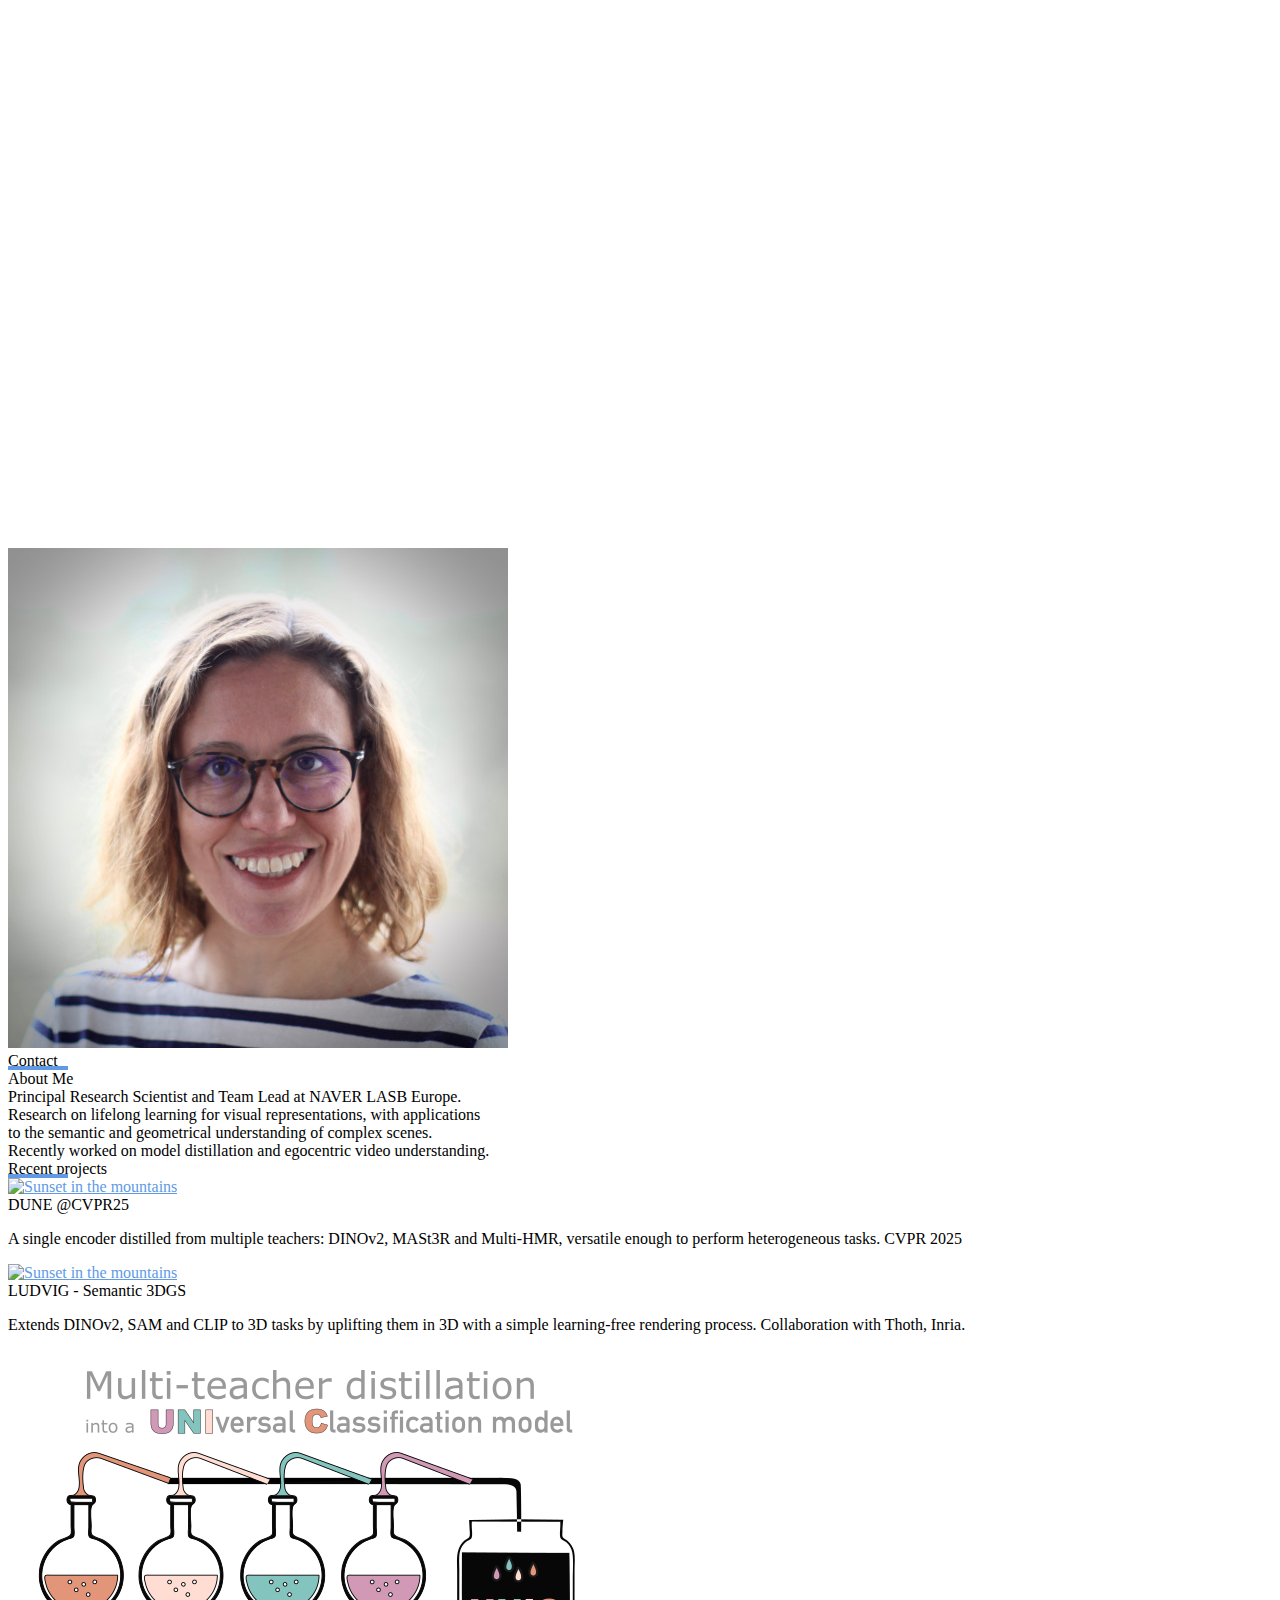
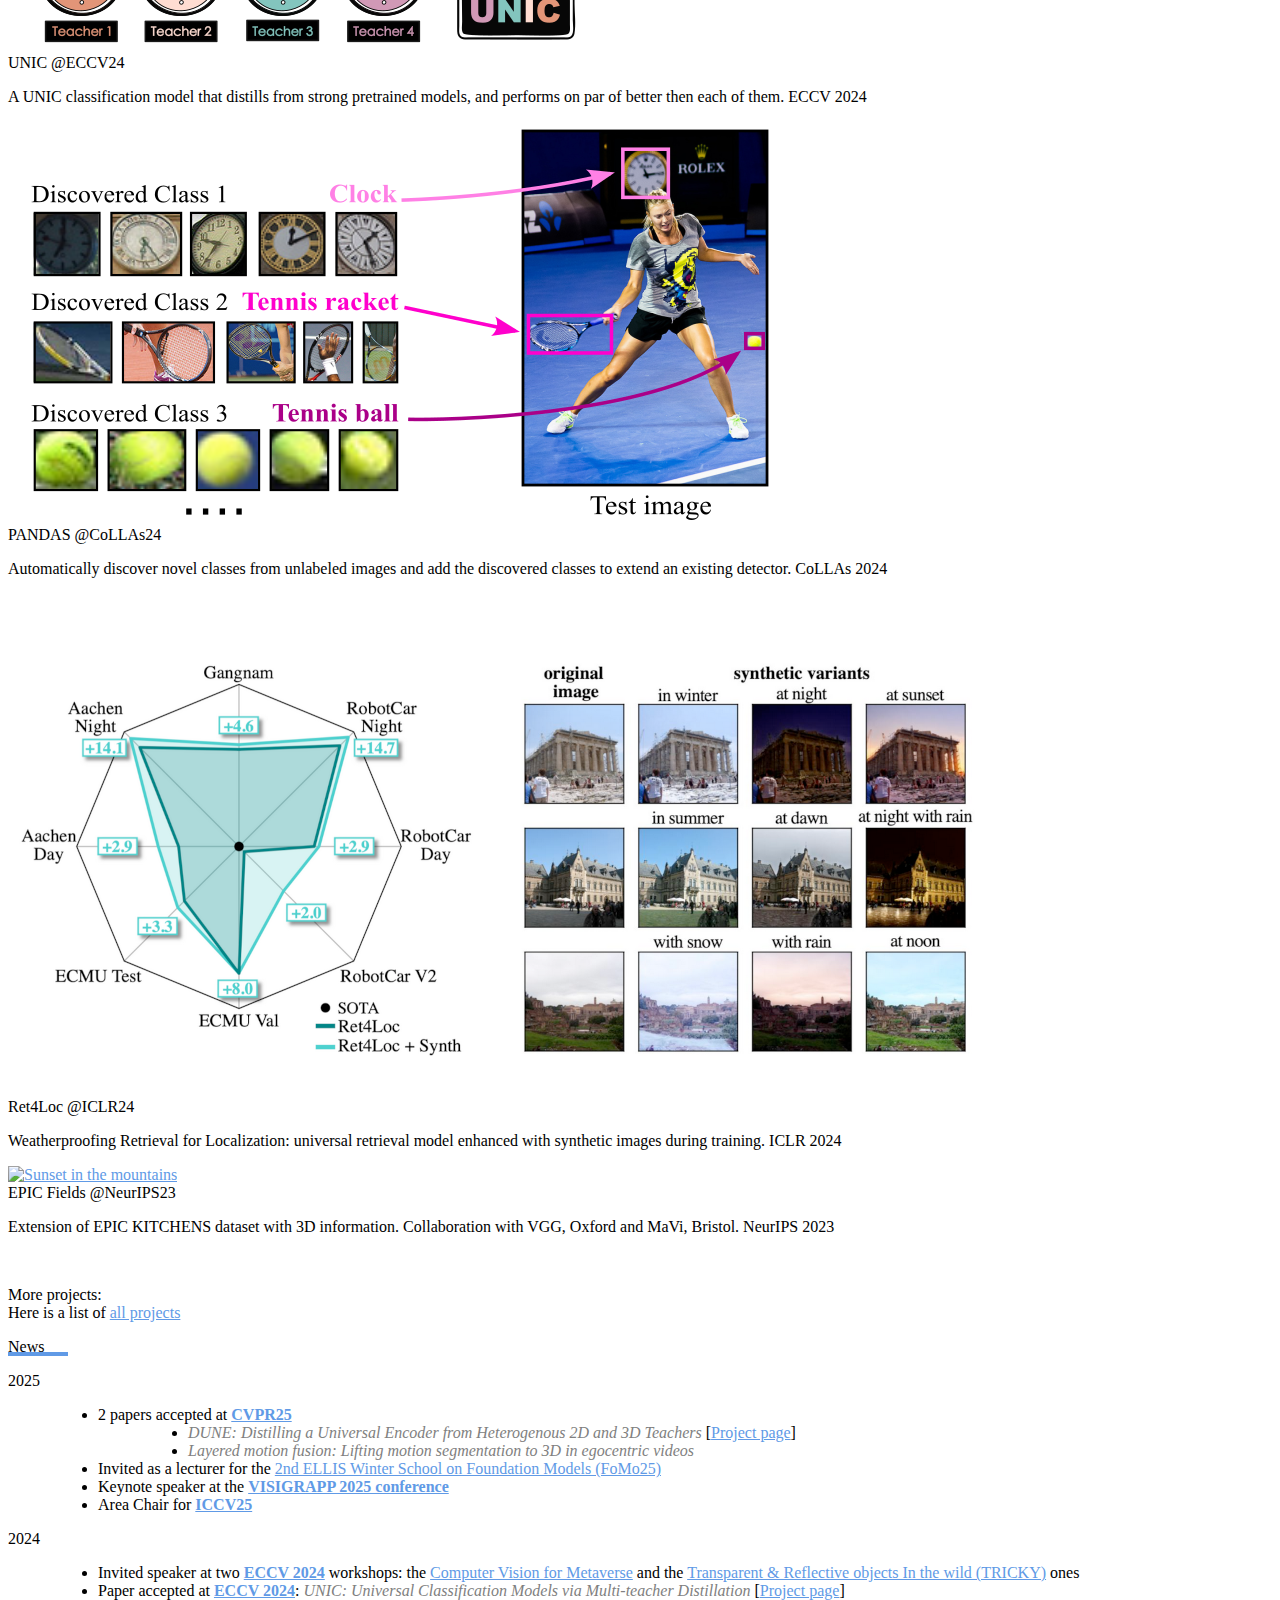
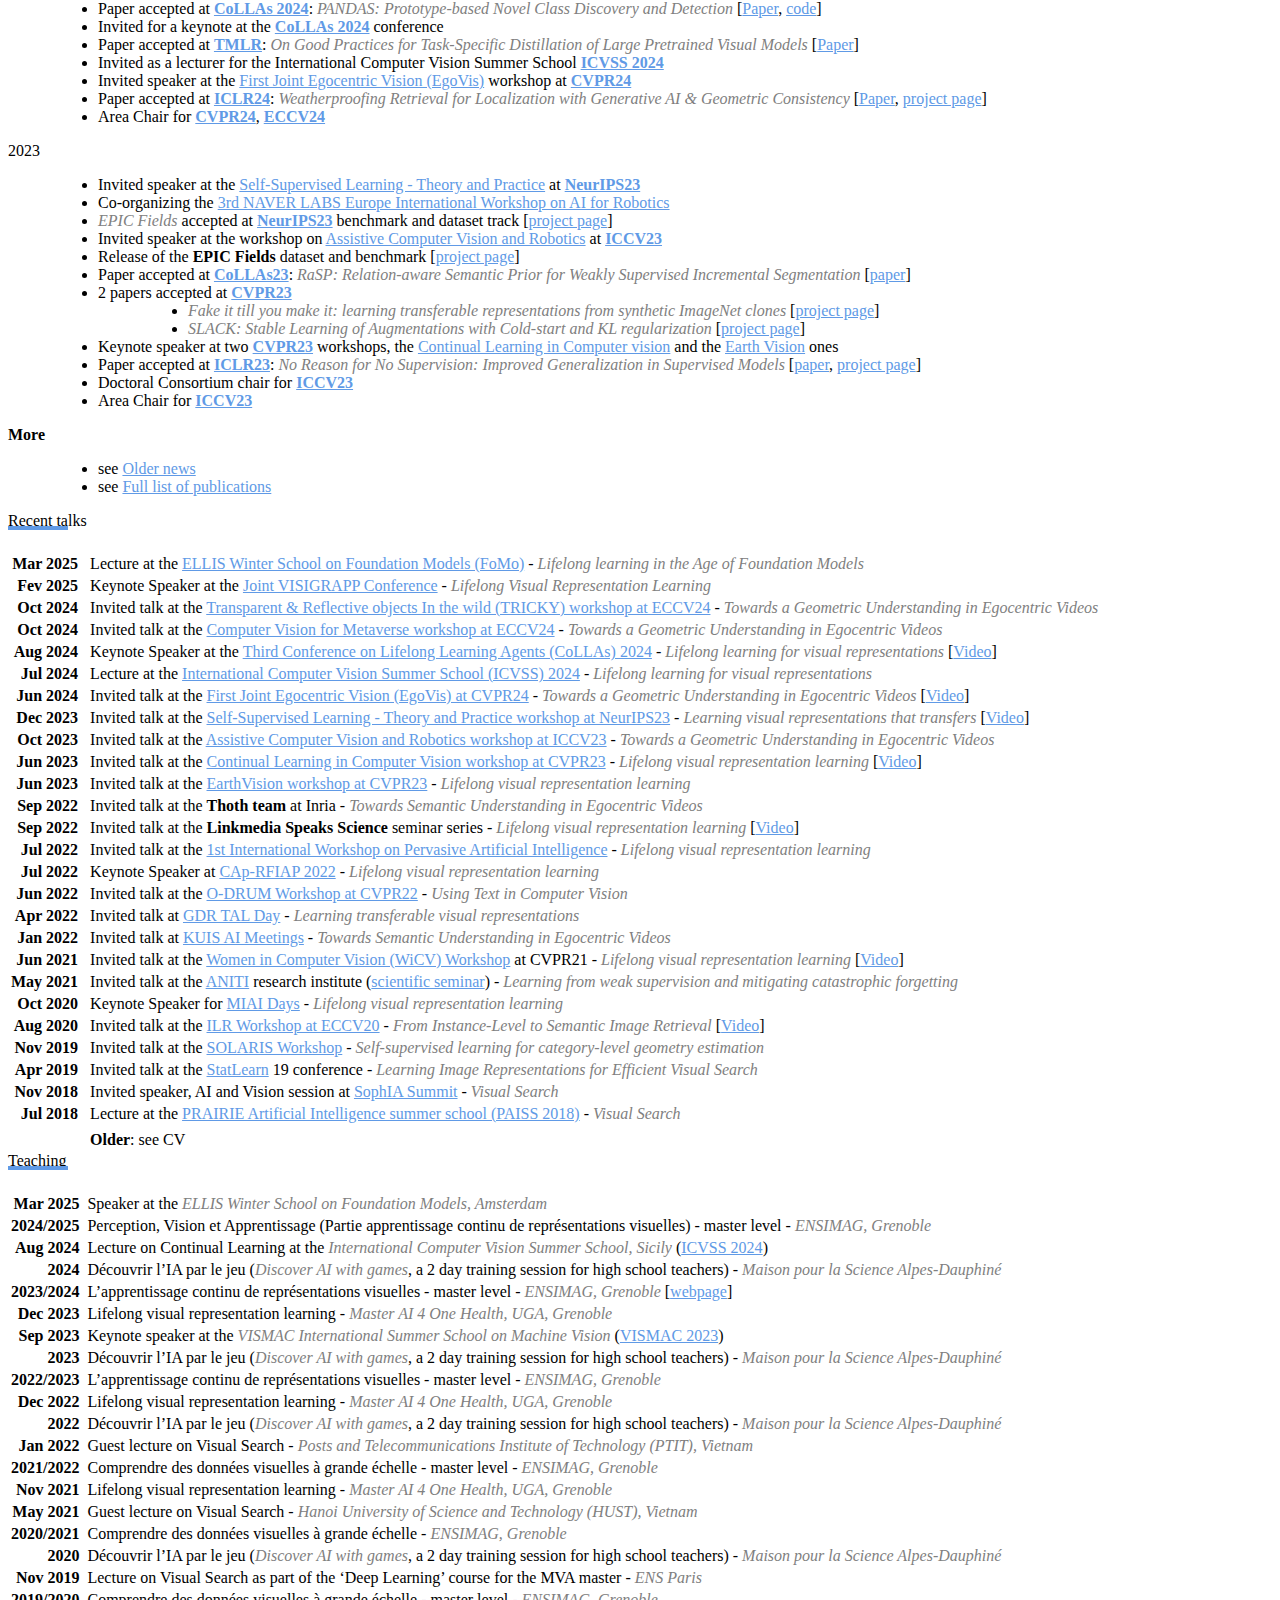
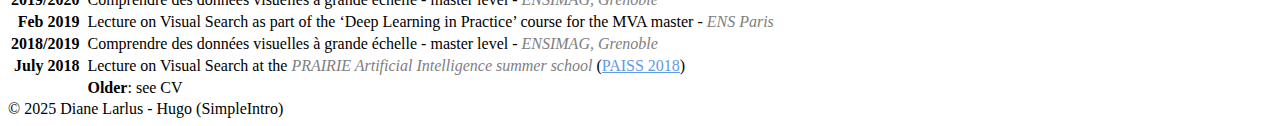
==== commit edef85a8: "update" ====
--- a/index.html
+++ b/index.html
@@ -1,7 +1,7 @@
 <!DOCTYPE html>
 <html lang="en-us">
   <head>
-	<meta name="generator" content="Hugo 0.143.0">
+	<meta name="generator" content="Hugo 0.143.1">
     <meta charset="UTF-8" />
 <meta name="viewport" content="width=device-width, initial-scale=1.0" />
 <meta name="author" content="">
@@ -121,6 +121,23 @@
             >
                 
                 <div class="w-full rounded overflow-hidden shadow-lg">
+                    <a href="https://europe.naverlabs.com/research/dune" target="_blank">
+                        <img
+                            class="w-full h-48"
+                            src="/img/dune.gif"
+                            alt="Sunset in the mountains"
+                        />
+                    </a>
+                    <div class="px-6 py-4">
+                        <div class="font-bold text-xl mb-2">DUNE @CVPR25</div>
+                        <p class="text-gray-700 text-base">
+                                    A single encoder distilled from multiple teachers: DINOv2, MASt3R and Multi-HMR, versatile enough to perform heterogeneous tasks. CVPR 2025
+    
+                        </p>
+                    </div>
+                </div>
+                
+                <div class="w-full rounded overflow-hidden shadow-lg">
                     <a href="https://juliettemarrie.github.io/ludvig" target="_blank">
                         <img
                             class="w-full h-48"
@@ -206,24 +223,6 @@
                     </div>
                 </div>
                 
-                <div class="w-full rounded overflow-hidden shadow-lg">
-                    <a href="https://europe.naverlabs.com/research/computer-vision/imagenet-sd/" target="_blank">
-                        <img
-                            class="w-full h-48"
-                            src="/img/imagenetsd.png"
-                            alt="Sunset in the mountains"
-                        />
-                    </a>
-                    <div class="px-6 py-4">
-                        <div class="font-bold text-xl mb-2">A fully synthetic ImageNet @CVPR23</div>
-                        <p class="text-gray-700 text-base">
-                                    Pretraining only using synthetic images obtained with Stable Diffusion. 
-        Collaboration with Thoth, Inria. CVPR 2023
-    
-                        </p>
-                    </div>
-                </div>
-                
             </div>
             
             <p> <br/> <div class="font-bold text-xl mb-2">More projects:</div> Here is a list of  <a href="/older_projects">all projects</a>  </p>
@@ -247,6 +246,12 @@
             <div>
                 <p>2025</p>
 <ul>
+<li>2 papers accepted at <a href="https://cvpr2025.thecvf.com"><strong>CVPR25</strong></a>
+<ul>
+<li><em>DUNE: Distilling a Universal Encoder from Heterogenous 2D and 3D Teachers</em> [<a href="https://europe.naverlabs.com/research/publications/dune/">Project page</a>]</li>
+<li><em>Layered motion fusion: Lifting motion segmentation to 3D in egocentric videos</em></li>
+</ul>
+</li>
 <li>Invited as a lecturer for the <a href="https://ivi.fnwi.uva.nl/ellis/events/2025-ellis-winter-school-on-foundation-models-fomo/">2nd ELLIS Winter School on Foundation Models (FoMo25)</a></li>
 <li>Keynote speaker at the <a href="https://visigrapp.scitevents.org/"><strong>VISIGRAPP 2025 conference</strong></a></li>
 <li>Area Chair for <a href="https://iccv.thecvf.com/"><strong>ICCV25</strong></a></li>
@@ -310,6 +315,16 @@
   </thead>
   <tbody>
       <tr>
+          <td style="text-align: right"><strong>Mar 2025</strong></td>
+          <td> </td>
+          <td>Lecture at the <a href="https://sites.google.com/view/eccv24-tricky-workshop/home">ELLIS Winter School on Foundation Models (FoMo)</a> - <em>Lifelong learning in the Age of Foundation Models</em></td>
+      </tr>
+      <tr>
+          <td style="text-align: right"><strong>Fev 2025</strong></td>
+          <td> </td>
+          <td>Keynote Speaker at the <a href="https://visigrapp.scitevents.org/">Joint VISIGRAPP Conference</a> - <em>Lifelong Visual Representation Learning</em></td>
+      </tr>
+      <tr>
           <td style="text-align: right"><strong>Oct 2024</strong></td>
           <td> </td>
           <td>Invited talk at the <a href="https://sites.google.com/view/eccv24-tricky-workshop/home">Transparent &amp; Reflective objects In the wild (TRICKY) workshop at ECCV24</a> - <em>Towards a Geometric Understanding in Egocentric Videos</em></td>
